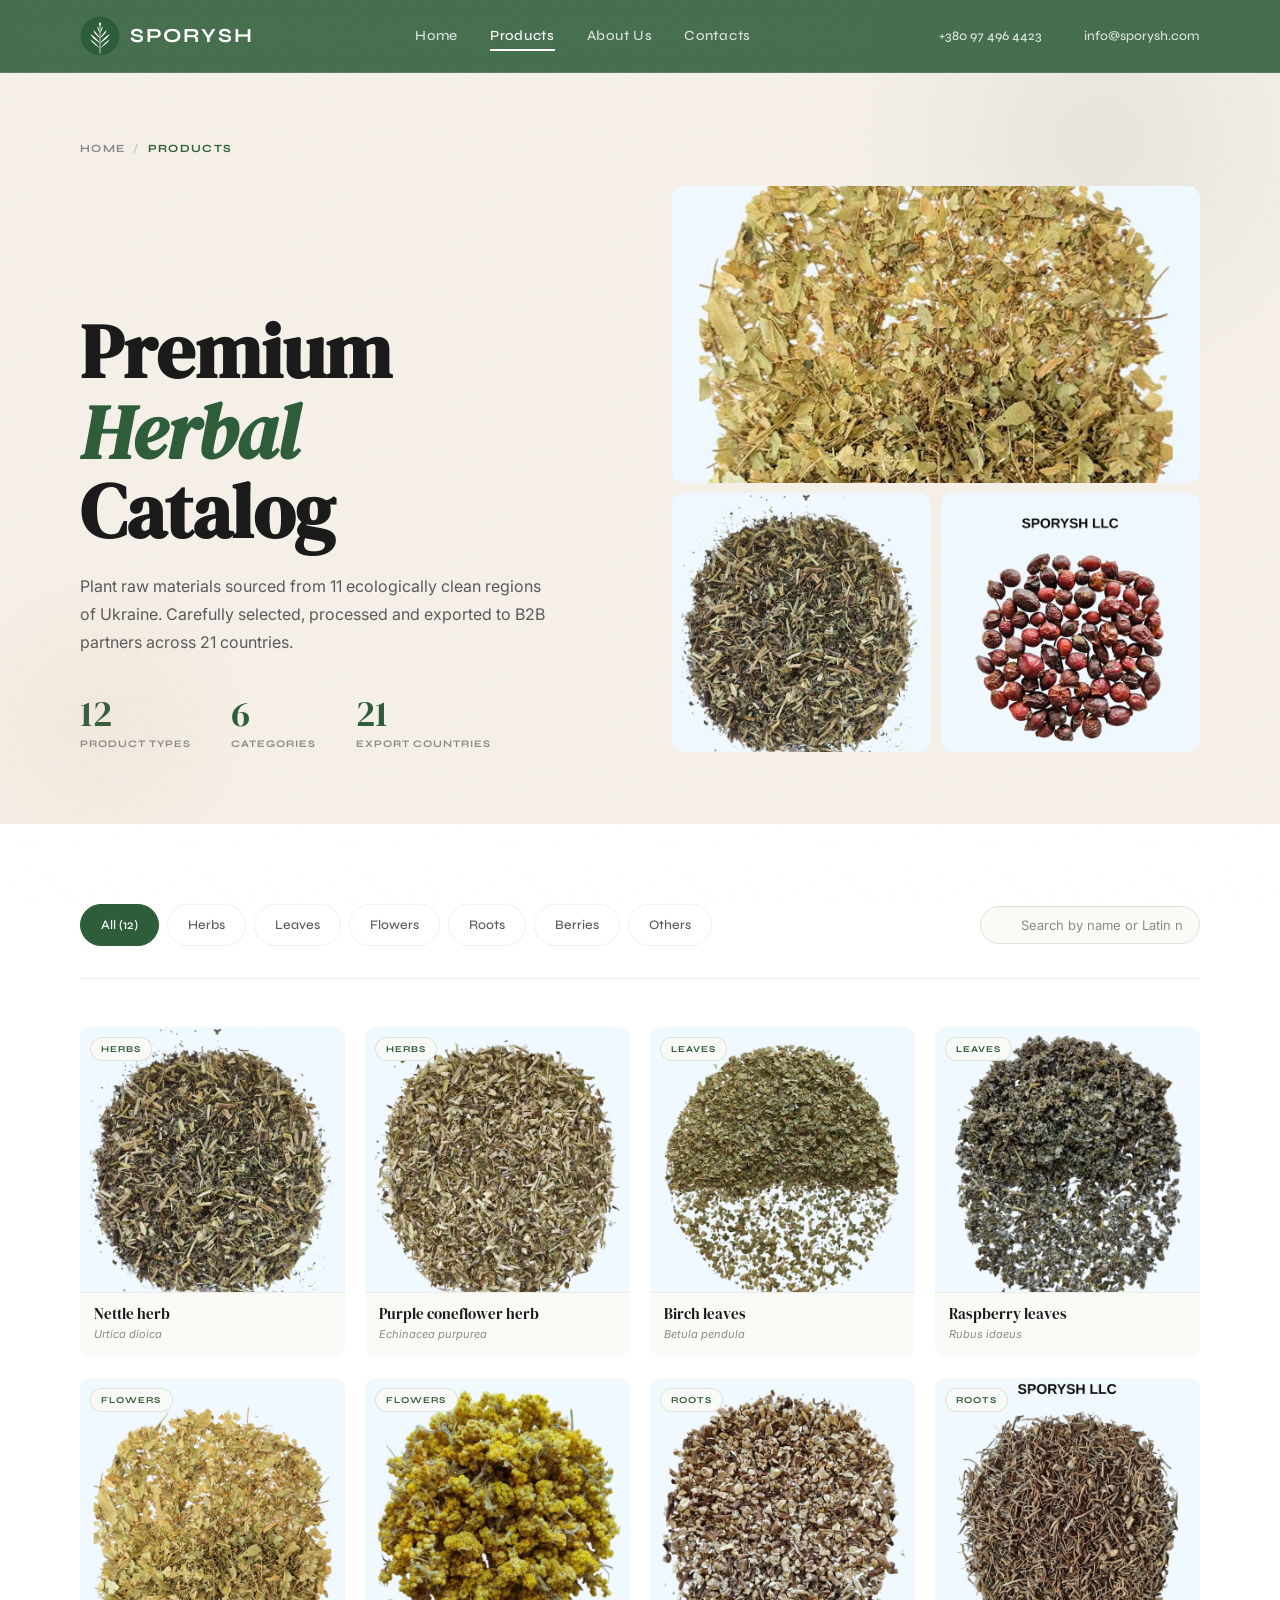
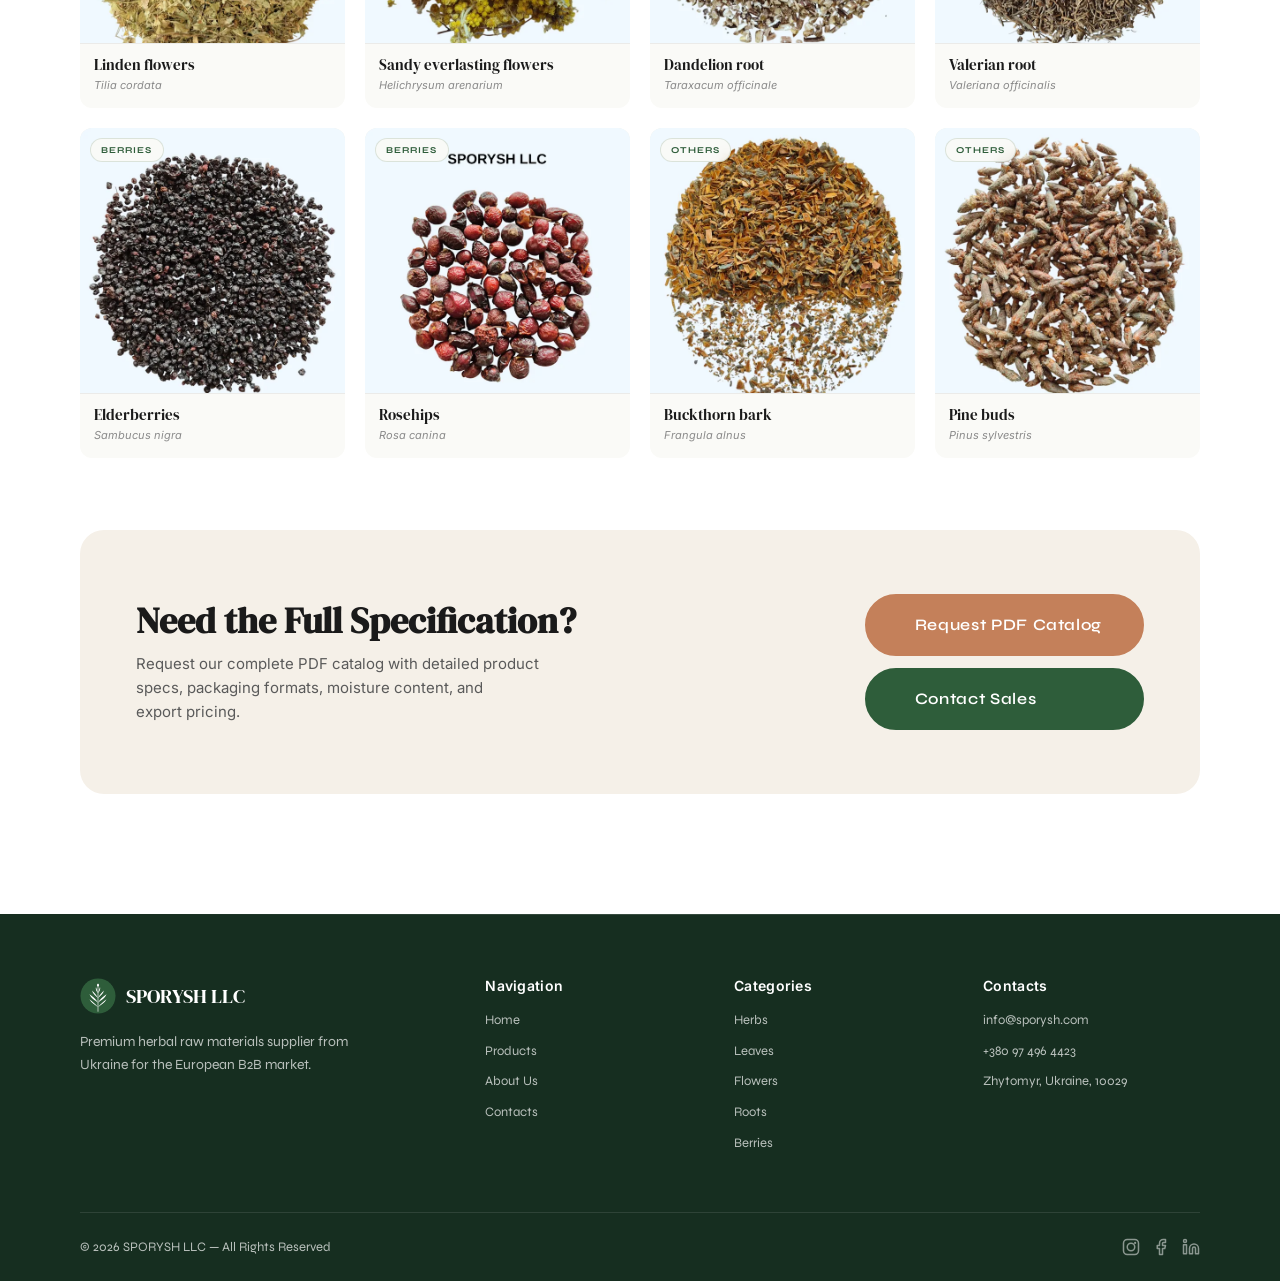
==== products.html @ 62b095bc "fix: host product images locally as WebP, fix nature URLs, add animations - Download all 12 product " ====
<!DOCTYPE html>
<html lang="en">
<head>
<meta charset="UTF-8">
<meta name="viewport" content="width=device-width, initial-scale=1.0">
<title>Products — SPORYSH Premium Herbal Raw Materials</title>
<meta name="description" content="Browse SPORYSH's full catalog of premium herbal raw materials — herbs, leaves, flowers, roots, berries and more. Sourced from Ukraine, exported worldwide.">

<meta property="og:title" content="Products — SPORYSH Premium Herbal Raw Materials">
<meta property="og:description" content="Premium plant raw materials from Ukraine. Herbs, leaves, flowers, roots, berries — for B2B partners worldwide.">
<meta property="og:type" content="website">

<link rel="preconnect" href="https://fonts.googleapis.com">
<link rel="preconnect" href="https://fonts.gstatic.com" crossorigin>
<link href="https://fonts.googleapis.com/css2?family=DM+Serif+Display:ital@0;1&family=Inter:wght@300;400;500;600;700&family=Syne:wght@400;500;600;700;800&display=swap" rel="stylesheet">
<script src="https://unpkg.com/lucide@0.344.0/dist/umd/lucide.min.js" defer></script>

<link rel="stylesheet" href="./style.css">
<style>
/* ============================================
   PRODUCTS PAGE
   ============================================ */

/* ---- Page Hero ---- */
.page-hero {
  padding: 140px 0 72px;
  background: var(--cream);
  position: relative;
  overflow: hidden;
}

.page-hero::before {
  content: '';
  position: absolute;
  top: -120px;
  right: -80px;
  width: 520px;
  height: 520px;
  background: radial-gradient(circle, rgba(46,93,58,0.07) 0%, transparent 68%);
  pointer-events: none;
}

.page-hero::after {
  content: '';
  position: absolute;
  bottom: -60px;
  left: -60px;
  width: 320px;
  height: 320px;
  background: radial-gradient(circle, rgba(196,128,90,0.07) 0%, transparent 68%);
  pointer-events: none;
}

.page-hero__breadcrumb {
  display: flex;
  align-items: center;
  gap: 8px;
  margin-bottom: 28px;
  font-family: 'Syne', sans-serif;
  font-size: 11px;
  font-weight: 700;
  letter-spacing: 0.12em;
  text-transform: uppercase;
  color: var(--text-light);
}

.page-hero__breadcrumb a {
  color: var(--text-light);
  transition: color 0.2s;
}

.page-hero__breadcrumb a:hover { color: var(--green-primary); }
.page-hero__breadcrumb .sep { opacity: 0.4; }
.page-hero__breadcrumb .current { color: var(--green-primary); }

.page-hero__inner {
  display: grid;
  grid-template-columns: 1fr 1fr;
  gap: 64px;
  align-items: end;
}

.page-hero h1 {
  font-size: clamp(44px, 6vw, 76px);
  line-height: 1.05;
  color: var(--charcoal);
  margin-bottom: 20px;
}

.page-hero h1 em {
  font-style: italic;
  color: var(--green-primary);
}

.page-hero__desc {
  font-family: 'Inter', sans-serif;
  font-size: 16px;
  line-height: 1.75;
  color: var(--text-muted);
  max-width: 480px;
  margin-bottom: 40px;
}

.page-hero__stats {
  display: flex;
  gap: 40px;
}

.page-hero__stat-num {
  display: block;
  font-family: 'DM Serif Display', serif;
  font-size: 36px;
  color: var(--green-primary);
  line-height: 1;
  margin-bottom: 4px;
}

.page-hero__stat-label {
  display: block;
  font-family: 'Syne', sans-serif;
  font-size: 10px;
  font-weight: 700;
  letter-spacing: 0.1em;
  text-transform: uppercase;
  color: var(--text-light);
}

.page-hero__visual {
  display: grid;
  grid-template-columns: 1fr 1fr;
  gap: 10px;
  padding-bottom: 0;
}

.page-hero__visual-img {
  border-radius: var(--radius-md);
  overflow: hidden;
  aspect-ratio: 1 / 1;
  background: var(--sage);
}

.page-hero__visual-img:first-child {
  grid-column: span 2;
  aspect-ratio: 16 / 9;
}

.page-hero__visual-img img {
  width: 100%;
  height: 100%;
  object-fit: cover;
}

@media (max-width: 900px) {
  .page-hero__inner { grid-template-columns: 1fr; gap: 40px; }
  .page-hero__visual { display: none; }
}

/* ---- Catalog Section ---- */
.catalog {
  padding: 80px 0 120px;
  background: #fff;
}

/* Controls bar */
.catalog__controls {
  display: flex;
  flex-wrap: wrap;
  gap: 16px;
  align-items: center;
  justify-content: space-between;
  margin-bottom: 48px;
  padding-bottom: 32px;
  border-bottom: 1px solid var(--border-light);
}

.catalog__filters {
  display: flex;
  flex-wrap: wrap;
  gap: 8px;
}

.catalog__search-wrap {
  position: relative;
  flex-shrink: 0;
}

.catalog__search-icon {
  position: absolute;
  left: 14px;
  top: 50%;
  transform: translateY(-50%);
  width: 15px;
  height: 15px;
  color: var(--text-light);
  pointer-events: none;
}

.catalog__search-input {
  padding: 10px 16px 10px 40px;
  border: 1.5px solid #e4e0d8;
  border-radius: 100px;
  font-family: 'Inter', sans-serif;
  font-size: 13px;
  width: 220px;
  outline: none;
  transition: border-color 0.2s, background 0.2s;
  background: var(--off-white);
  color: var(--charcoal);
}

.catalog__search-input::placeholder { color: var(--text-light); }
.catalog__search-input:focus {
  border-color: var(--green-primary);
  background: #fff;
}

@media (max-width: 640px) {
  .catalog__controls { flex-direction: column; align-items: stretch; }
  .catalog__search-input { width: 100%; }
}

/* Product Grid */
.catalog__grid {
  display: grid;
  grid-template-columns: repeat(4, 1fr);
  gap: 20px;
}

@media (max-width: 1100px) { .catalog__grid { grid-template-columns: repeat(3, 1fr); } }
@media (max-width: 700px) { .catalog__grid { grid-template-columns: repeat(2, 1fr); gap: 14px; } }

/* ---- Product Card ---- */
.cat-card {
  position: relative;
  border-radius: var(--radius-md);
  overflow: hidden;
  background: var(--off-white);
  transition: transform var(--transition), box-shadow var(--transition);
}

.cat-card:hover {
  transform: translateY(-6px);
  box-shadow: 0 24px 56px rgba(0,0,0,0.10);
}

.cat-card__img-wrap {
  position: relative;
  aspect-ratio: 1 / 1;
  overflow: hidden;
  background: var(--sage);
}

.cat-card__img {
  position: absolute;
  inset: 0;
  width: 100%;
  height: 100%;
  object-fit: cover;
}

.cat-card__img--product {
  opacity: 1;
  z-index: 1;
  transition: opacity 0.5s ease;
}

.cat-card__img--nature {
  opacity: 0;
  z-index: 2;
  transform: scale(1.06);
  transition: opacity 0.5s ease, transform 0.65s cubic-bezier(0.25,0.46,0.45,0.94);
}

.cat-card:hover .cat-card__img--product,
.cat-card.nature-visible .cat-card__img--product { opacity: 0; }

.cat-card:hover .cat-card__img--nature,
.cat-card.nature-visible .cat-card__img--nature {
  opacity: 1;
  transform: scale(1);
}

/* Category badge */
.cat-card__badge {
  position: absolute;
  top: 10px;
  left: 10px;
  z-index: 3;
  background: rgba(250,250,247,0.92);
  backdrop-filter: blur(6px);
  color: var(--green-primary);
  font-family: 'Syne', sans-serif;
  font-size: 9px;
  font-weight: 700;
  letter-spacing: 0.12em;
  text-transform: uppercase;
  padding: 4px 10px;
  border-radius: 100px;
  border: 1px solid rgba(46,93,58,0.15);
}

/* "In Nature" badge */
.cat-card__badge--nature {
  position: absolute;
  top: 10px;
  right: 10px;
  z-index: 5;
  background: rgba(46, 93, 58, 0.88);
  backdrop-filter: blur(6px);
  color: rgba(255,255,255,0.95);
  font-family: 'Syne', sans-serif;
  font-size: 9px;
  font-weight: 700;
  letter-spacing: 0.1em;
  text-transform: uppercase;
  padding: 4px 10px;
  border-radius: 100px;
  opacity: 0;
  transition: opacity 0.35s ease;
  pointer-events: none;
}

.cat-card:hover .cat-card__badge--nature,
.cat-card.nature-visible .cat-card__badge--nature { opacity: 1; }

/* Hover overlay */
.cat-card__overlay {
  position: absolute;
  inset: 0;
  background: linear-gradient(to top,
    rgba(22, 46, 32, 0.88) 0%,
    rgba(22, 46, 32, 0.25) 55%,
    transparent 100%
  );
  opacity: 0;
  transition: opacity 0.35s ease;
  z-index: 4;
  display: flex;
  align-items: flex-end;
  padding: 18px;
}

.cat-card:hover .cat-card__overlay { opacity: 1; }

.cat-card__overlay-inner {
  transform: translateY(6px);
  transition: transform 0.35s ease;
}

.cat-card:hover .cat-card__overlay-inner { transform: translateY(0); }

.cat-card__overlay-name {
  display: block;
  font-family: 'DM Serif Display', serif;
  font-size: 17px;
  color: #fff;
  line-height: 1.2;
  margin-bottom: 3px;
}

.cat-card__overlay-latin {
  display: block;
  font-family: 'Inter', sans-serif;
  font-size: 11px;
  font-style: italic;
  color: rgba(255,255,255,0.68);
}

/* Card info bar */
.cat-card__info {
  padding: 12px 14px 14px;
  border-top: 1px solid var(--border-light);
}

.cat-card__name {
  display: block;
  font-family: 'DM Serif Display', serif;
  font-size: 15px;
  color: var(--charcoal);
  line-height: 1.25;
  margin-bottom: 2px;
}

.cat-card__latin {
  display: block;
  font-family: 'Inter', sans-serif;
  font-size: 11px;
  font-style: italic;
  color: var(--text-light);
}

/* Empty state */
.catalog__empty {
  display: none;
  text-align: center;
  padding: 80px 20px;
  color: var(--text-light);
  font-family: 'Inter', sans-serif;
}

.catalog__empty svg {
  margin: 0 auto 16px;
  width: 40px;
  height: 40px;
  opacity: 0.35;
  display: block;
}

/* ---- Page Animations ---- */
@keyframes sp-fadeUp {
  from { opacity: 0; transform: translateY(30px); }
  to   { opacity: 1; transform: translateY(0); }
}
@keyframes sp-fadeIn {
  from { opacity: 0; }
  to   { opacity: 1; }
}
@keyframes sp-cardIn {
  from { opacity: 0; transform: translateY(22px) scale(0.97); }
  to   { opacity: 1; transform: translateY(0) scale(1); }
}
@keyframes sp-filterIn {
  from { opacity: 0; transform: translateY(14px); }
  to   { opacity: 1; transform: translateY(0); }
}

/* Hero entrance */
.page-hero__breadcrumb { animation: sp-fadeIn 0.5s ease both 0.05s; }
.page-hero h1          { animation: sp-fadeUp 0.75s cubic-bezier(0.22,1,0.36,1) both 0.12s; }
.page-hero__desc       { animation: sp-fadeUp 0.65s ease both 0.3s; }
.page-hero__stats      { animation: sp-fadeUp 0.6s  ease both 0.46s; }
.page-hero__visual-img:nth-child(1) { animation: sp-fadeUp 0.65s ease both 0.18s; }
.page-hero__visual-img:nth-child(2) { animation: sp-fadeUp 0.55s ease both 0.32s; }
.page-hero__visual-img:nth-child(3) { animation: sp-fadeUp 0.55s ease both 0.4s; }

/* Controls bar */
.catalog__controls { animation: sp-fadeIn 0.55s ease both 0.1s; }

/* Cards — stagger set via JS custom property */
.cat-card {
  animation: sp-cardIn 0.55s cubic-bezier(0.22,1,0.36,1) both;
  animation-delay: var(--card-delay, 0.5s);
}

/* Filter transition for shown cards */
.cat-card.sp-filter-in {
  animation: sp-filterIn 0.4s cubic-bezier(0.22,1,0.36,1) both;
  animation-delay: var(--filter-delay, 0s) !important;
}

/* CTA strip */
.catalog__cta { animation: sp-fadeUp 0.6s ease both; }

/* Filter buttons active pulse */
.filter-btn {
  transition: background 0.2s, color 0.2s, transform 0.15s, box-shadow 0.2s;
}
.filter-btn:active { transform: scale(0.94); }

/* ---- CTA Strip ---- */
.catalog__cta {
  margin-top: 72px;
  background: var(--cream);
  border-radius: var(--radius-xl);
  padding: 64px 56px;
  display: grid;
  grid-template-columns: 1fr auto;
  gap: 32px;
  align-items: center;
}

.catalog__cta-text h3 {
  font-size: clamp(24px, 3vw, 36px);
  color: var(--charcoal);
  margin-bottom: 10px;
}

.catalog__cta-text p {
  font-family: 'Inter', sans-serif;
  font-size: 15px;
  color: var(--text-muted);
  line-height: 1.6;
  max-width: 420px;
}

.catalog__cta-actions {
  display: flex;
  flex-direction: column;
  gap: 12px;
  flex-shrink: 0;
}

.btn--dark {
  background: var(--green-primary);
  color: white;
  border-color: var(--green-primary);
}
.btn--dark:hover {
  background: var(--green-dark);
  border-color: var(--green-dark);
}

@media (max-width: 768px) {
  .catalog__cta {
    grid-template-columns: 1fr;
    padding: 40px 28px;
    text-align: center;
  }
  .catalog__cta-text p { max-width: none; }
  .catalog__cta-actions { flex-direction: row; flex-wrap: wrap; justify-content: center; }
}
</style>
</head>
<body>

<div id="page-progress"></div>
<div id="cursor"></div>

<!-- ==================== HEADER ==================== -->
<header class="header" id="header">
  <div class="header__inner">
    <div class="header__left">
      <a href="./index.html" class="header__logo" aria-label="SPORYSH Home">
        <img src="./assets/logo.svg" alt="SPORYSH" class="header__logo-img">
        <span class="header__logo-text">SPORYSH</span>
      </a>
    </div>

    <nav class="header__nav" id="mainNav" aria-label="Main navigation">
      <a href="./index.html" class="nav-link">Home</a>
      <a href="./products.html" class="nav-link active">Products</a>
      <a href="./index.html#about" class="nav-link">About Us</a>
      <a href="./index.html#contacts" class="nav-link">Contacts</a>
    </nav>

    <div class="header__right">
      <div class="header__contacts">
        <a href="tel:+380974964423" class="header__contact-item">
          <i data-lucide="phone"></i>
          <span>+380 97 496 4423</span>
        </a>
        <a href="mailto:info@sporysh.com" class="header__contact-item">
          <i data-lucide="mail"></i>
          <span>info@sporysh.com</span>
        </a>
      </div>
      <button class="mobile-toggle" id="mobileToggle" aria-label="Open menu" aria-expanded="false">
        <i data-lucide="menu" class="icon-menu"></i>
        <i data-lucide="x" class="icon-close"></i>
      </button>
    </div>
  </div>

  <div class="mobile-nav" id="mobileNav">
    <a href="./index.html" class="mobile-nav__link">Home</a>
    <a href="./products.html" class="mobile-nav__link">Products</a>
    <a href="./index.html#about" class="mobile-nav__link">About Us</a>
    <a href="./index.html#contacts" class="mobile-nav__link">Contacts</a>
  </div>
</header>

<!-- ==================== PAGE HERO ==================== -->
<section class="page-hero">
  <div class="container">
    <div class="page-hero__breadcrumb">
      <a href="./index.html">Home</a>
      <span class="sep">/</span>
      <span class="current">Products</span>
    </div>
    <div class="page-hero__inner">
      <div>
        <h1>Premium<br><em>Herbal</em><br>Catalog</h1>
        <p class="page-hero__desc">Plant raw materials sourced from 11 ecologically clean regions of Ukraine. Carefully selected, processed and exported to B2B partners across 21 countries.</p>
        <div class="page-hero__stats">
          <div>
            <span class="page-hero__stat-num">12</span>
            <span class="page-hero__stat-label">Product Types</span>
          </div>
          <div>
            <span class="page-hero__stat-num">6</span>
            <span class="page-hero__stat-label">Categories</span>
          </div>
          <div>
            <span class="page-hero__stat-num">21</span>
            <span class="page-hero__stat-label">Export Countries</span>
          </div>
        </div>
      </div>

      <div class="page-hero__visual">
        <div class="page-hero__visual-img">
          <img src="./assets/products/linden-flowers.webp" alt="Linden flowers" loading="eager">
        </div>
        <div class="page-hero__visual-img">
          <img src="./assets/products/nettle-herb.webp" alt="Nettle herb" loading="eager">
        </div>
        <div class="page-hero__visual-img">
          <img src="./assets/products/rosehips.webp" alt="Rosehips" loading="eager">
        </div>
      </div>
    </div>
  </div>
</section>

<!-- ==================== CATALOG ==================== -->
<section class="catalog">
  <div class="container">

    <!-- Controls -->
    <div class="catalog__controls">
      <div class="catalog__filters" id="catalogFilters">
        <button class="filter-btn active" data-filter="all" onclick="filterCatalog('all')">All (12)</button>
        <button class="filter-btn" data-filter="herbs" onclick="filterCatalog('herbs')">Herbs</button>
        <button class="filter-btn" data-filter="leaves" onclick="filterCatalog('leaves')">Leaves</button>
        <button class="filter-btn" data-filter="flowers" onclick="filterCatalog('flowers')">Flowers</button>
        <button class="filter-btn" data-filter="roots" onclick="filterCatalog('roots')">Roots</button>
        <button class="filter-btn" data-filter="berries" onclick="filterCatalog('berries')">Berries</button>
        <button class="filter-btn" data-filter="others" onclick="filterCatalog('others')">Others</button>
      </div>
      <div class="catalog__search-wrap">
        <i data-lucide="search" class="catalog__search-icon"></i>
        <input
          type="text"
          class="catalog__search-input"
          id="catalogSearch"
          placeholder="Search by name or Latin name…"
          autocomplete="off"
          oninput="searchCatalog(this.value)"
        >
      </div>
    </div>

    <!-- Grid -->
    <div class="catalog__grid" id="catalogGrid">

      <!-- 1. Nettle herb -->
      <div class="cat-card" data-category="herbs" data-name="nettle herb urtica dioica кропива трава">
        <div class="cat-card__img-wrap">
          <img class="cat-card__img cat-card__img--product" src="./assets/products/nettle-herb.webp" alt="Nettle herb dried raw material" loading="eager" width="600" height="600">
          <img class="cat-card__img cat-card__img--nature" src="https://upload.wikimedia.org/wikipedia/commons/thumb/6/6f/Fen_nettle_%28Urtica_dioica_ssp._galeopsifolia%29_-_geograph.org.uk_-_5423125.jpg/330px-Fen_nettle_%28Urtica_dioica_ssp._galeopsifolia%29_-_geograph.org.uk_-_5423125.jpg" alt="Urtica dioica growing in nature" loading="lazy" width="600" height="600">
          <span class="cat-card__badge">Herbs</span>
          <span class="cat-card__badge--nature">In Nature</span>
          <div class="cat-card__overlay">
            <div class="cat-card__overlay-inner">
              <span class="cat-card__overlay-name">Nettle herb</span>
              <span class="cat-card__overlay-latin">Urtica dioica</span>
            </div>
          </div>
        </div>
        <div class="cat-card__info">
          <span class="cat-card__name">Nettle herb</span>
          <span class="cat-card__latin">Urtica dioica</span>
        </div>
      </div>

      <!-- 2. Purple coneflower herb -->
      <div class="cat-card" data-category="herbs" data-name="purple coneflower herb echinacea purpurea ехінацея трава">
        <div class="cat-card__img-wrap">
          <img class="cat-card__img cat-card__img--product" src="./assets/products/purple-coneflower.webp" alt="Echinacea purpurea herb dried" loading="eager" width="600" height="600">
          <img class="cat-card__img cat-card__img--nature" src="https://upload.wikimedia.org/wikipedia/commons/thumb/8/8e/Echinacea_purpurea_Grandview_Prairie.jpg/330px-Echinacea_purpurea_Grandview_Prairie.jpg" alt="Echinacea purpurea blooming in nature" loading="lazy" width="600" height="600">
          <span class="cat-card__badge">Herbs</span>
          <span class="cat-card__badge--nature">In Nature</span>
          <div class="cat-card__overlay">
            <div class="cat-card__overlay-inner">
              <span class="cat-card__overlay-name">Purple coneflower herb</span>
              <span class="cat-card__overlay-latin">Echinacea purpurea</span>
            </div>
          </div>
        </div>
        <div class="cat-card__info">
          <span class="cat-card__name">Purple coneflower herb</span>
          <span class="cat-card__latin">Echinacea purpurea</span>
        </div>
      </div>

      <!-- 3. Birch leaves -->
      <div class="cat-card" data-category="leaves" data-name="birch leaves betula pendula береза листя">
        <div class="cat-card__img-wrap">
          <img class="cat-card__img cat-card__img--product" src="./assets/products/birch-leaves.webp" alt="Birch leaves dried raw material" loading="eager" width="600" height="600">
          <img class="cat-card__img cat-card__img--nature" src="https://upload.wikimedia.org/wikipedia/commons/thumb/8/8a/Betula_pendula_Finland.jpg/330px-Betula_pendula_Finland.jpg" alt="Betula pendula birch tree in nature" loading="lazy" width="600" height="600">
          <span class="cat-card__badge">Leaves</span>
          <span class="cat-card__badge--nature">In Nature</span>
          <div class="cat-card__overlay">
            <div class="cat-card__overlay-inner">
              <span class="cat-card__overlay-name">Birch leaves</span>
              <span class="cat-card__overlay-latin">Betula pendula</span>
            </div>
          </div>
        </div>
        <div class="cat-card__info">
          <span class="cat-card__name">Birch leaves</span>
          <span class="cat-card__latin">Betula pendula</span>
        </div>
      </div>

      <!-- 4. Raspberry leaves -->
      <div class="cat-card" data-category="leaves" data-name="raspberry leaves rubus idaeus малина листя">
        <div class="cat-card__img-wrap">
          <img class="cat-card__img cat-card__img--product" src="./assets/products/raspberry-leaves.webp" alt="Raspberry leaves dried raw material" loading="eager" width="600" height="600">
          <img class="cat-card__img cat-card__img--nature" src="https://upload.wikimedia.org/wikipedia/commons/thumb/4/4b/Fert%C5%91di_k%C3%A1rmin_m%C3%A1lna.JPG/330px-Fert%C5%91di_k%C3%A1rmin_m%C3%A1lna.JPG" alt="Rubus idaeus raspberry plant in nature" loading="lazy" width="600" height="600">
          <span class="cat-card__badge">Leaves</span>
          <span class="cat-card__badge--nature">In Nature</span>
          <div class="cat-card__overlay">
            <div class="cat-card__overlay-inner">
              <span class="cat-card__overlay-name">Raspberry leaves</span>
              <span class="cat-card__overlay-latin">Rubus idaeus</span>
            </div>
          </div>
        </div>
        <div class="cat-card__info">
          <span class="cat-card__name">Raspberry leaves</span>
          <span class="cat-card__latin">Rubus idaeus</span>
        </div>
      </div>

      <!-- 5. Linden flowers -->
      <div class="cat-card" data-category="flowers" data-name="linden flowers tilia cordata липа цвіт">
        <div class="cat-card__img-wrap">
          <img class="cat-card__img cat-card__img--product" src="./assets/products/linden-flowers.webp" alt="Linden flowers dried raw material" loading="eager" width="600" height="600">
          <img class="cat-card__img cat-card__img--nature" src="https://upload.wikimedia.org/wikipedia/commons/thumb/5/52/Tilia-cordata2.JPG/330px-Tilia-cordata2.JPG" alt="Tilia cordata linden tree in bloom" loading="lazy" width="600" height="600">
          <span class="cat-card__badge">Flowers</span>
          <span class="cat-card__badge--nature">In Nature</span>
          <div class="cat-card__overlay">
            <div class="cat-card__overlay-inner">
              <span class="cat-card__overlay-name">Linden flowers</span>
              <span class="cat-card__overlay-latin">Tilia cordata</span>
            </div>
          </div>
        </div>
        <div class="cat-card__info">
          <span class="cat-card__name">Linden flowers</span>
          <span class="cat-card__latin">Tilia cordata</span>
        </div>
      </div>

      <!-- 6. Sandy everlasting flowers -->
      <div class="cat-card" data-category="flowers" data-name="sandy everlasting flowers helichrysum arenarium цмин пісковий квіти">
        <div class="cat-card__img-wrap">
          <img class="cat-card__img cat-card__img--product" src="./assets/products/sandy-everlasting.webp" alt="Helichrysum arenarium dried flowers" loading="eager" width="600" height="600">
          <img class="cat-card__img cat-card__img--nature" src="https://upload.wikimedia.org/wikipedia/commons/thumb/0/03/Helichrysum_arenarium.jpg/330px-Helichrysum_arenarium.jpg" alt="Helichrysum arenarium sandy everlasting in bloom" loading="lazy" width="600" height="600">
          <span class="cat-card__badge">Flowers</span>
          <span class="cat-card__badge--nature">In Nature</span>
          <div class="cat-card__overlay">
            <div class="cat-card__overlay-inner">
              <span class="cat-card__overlay-name">Sandy everlasting flowers</span>
              <span class="cat-card__overlay-latin">Helichrysum arenarium</span>
            </div>
          </div>
        </div>
        <div class="cat-card__info">
          <span class="cat-card__name">Sandy everlasting flowers</span>
          <span class="cat-card__latin">Helichrysum arenarium</span>
        </div>
      </div>

      <!-- 7. Dandelion root -->
      <div class="cat-card" data-category="roots" data-name="dandelion root taraxacum officinale кульбаба корінь">
        <div class="cat-card__img-wrap">
          <img class="cat-card__img cat-card__img--product" src="./assets/products/dandelion-root.webp" alt="Dandelion root dried raw material" loading="eager" width="600" height="600">
          <img class="cat-card__img cat-card__img--nature" src="https://upload.wikimedia.org/wikipedia/commons/thumb/b/b2/Taraxacum_officinale_-_K%C3%B6hler%E2%80%93s_Medizinal-Pflanzen-135.jpg/330px-Taraxacum_officinale_-_K%C3%B6hler%E2%80%93s_Medizinal-Pflanzen-135.jpg" alt="Taraxacum officinale botanical illustration" loading="lazy" width="600" height="600">
          <span class="cat-card__badge">Roots</span>
          <span class="cat-card__badge--nature">In Nature</span>
          <div class="cat-card__overlay">
            <div class="cat-card__overlay-inner">
              <span class="cat-card__overlay-name">Dandelion root</span>
              <span class="cat-card__overlay-latin">Taraxacum officinale</span>
            </div>
          </div>
        </div>
        <div class="cat-card__info">
          <span class="cat-card__name">Dandelion root</span>
          <span class="cat-card__latin">Taraxacum officinale</span>
        </div>
      </div>

      <!-- 8. Valerian root -->
      <div class="cat-card" data-category="roots" data-name="valerian root valeriana officinalis валеріана корінь">
        <div class="cat-card__img-wrap">
          <img class="cat-card__img cat-card__img--product" src="./assets/products/valerian-root.webp" alt="Valerian root dried raw material" loading="eager" width="600" height="600">
          <img class="cat-card__img cat-card__img--nature" src="https://upload.wikimedia.org/wikipedia/commons/thumb/a/af/Valeriana_officinalis_inflorescence_-_Niitv%C3%A4lja.jpg/330px-Valeriana_officinalis_inflorescence_-_Niitv%C3%A4lja.jpg" alt="Valeriana officinalis flowering in nature" loading="lazy" width="600" height="600">
          <span class="cat-card__badge">Roots</span>
          <span class="cat-card__badge--nature">In Nature</span>
          <div class="cat-card__overlay">
            <div class="cat-card__overlay-inner">
              <span class="cat-card__overlay-name">Valerian root</span>
              <span class="cat-card__overlay-latin">Valeriana officinalis</span>
            </div>
          </div>
        </div>
        <div class="cat-card__info">
          <span class="cat-card__name">Valerian root</span>
          <span class="cat-card__latin">Valeriana officinalis</span>
        </div>
      </div>

      <!-- 9. Elderberries -->
      <div class="cat-card" data-category="berries" data-name="elderberries sambucus nigra бузина плоди">
        <div class="cat-card__img-wrap">
          <img class="cat-card__img cat-card__img--product" src="./assets/products/elderberries.webp" alt="Elderberries dried fruits" loading="eager" width="600" height="600">
          <img class="cat-card__img cat-card__img--nature" src="https://upload.wikimedia.org/wikipedia/commons/thumb/6/61/Sambucus_nigra_004.jpg/330px-Sambucus_nigra_004.jpg" alt="Sambucus nigra elderberry clusters in nature" loading="lazy" width="600" height="600">
          <span class="cat-card__badge">Berries</span>
          <span class="cat-card__badge--nature">In Nature</span>
          <div class="cat-card__overlay">
            <div class="cat-card__overlay-inner">
              <span class="cat-card__overlay-name">Elderberries</span>
              <span class="cat-card__overlay-latin">Sambucus nigra</span>
            </div>
          </div>
        </div>
        <div class="cat-card__info">
          <span class="cat-card__name">Elderberries</span>
          <span class="cat-card__latin">Sambucus nigra</span>
        </div>
      </div>

      <!-- 10. Rosehips -->
      <div class="cat-card" data-category="berries" data-name="rosehips rosa canina шипшина плоди">
        <div class="cat-card__img-wrap">
          <img class="cat-card__img cat-card__img--product" src="./assets/products/rosehips.webp" alt="Rosehips dried fruits" loading="eager" width="600" height="600">
          <img class="cat-card__img cat-card__img--nature" src="https://upload.wikimedia.org/wikipedia/commons/thumb/3/32/Divlja_ruza_cvijet_270508.jpg/330px-Divlja_ruza_cvijet_270508.jpg" alt="Rosa canina wild rose blooming in nature" loading="lazy" width="600" height="600">
          <span class="cat-card__badge">Berries</span>
          <span class="cat-card__badge--nature">In Nature</span>
          <div class="cat-card__overlay">
            <div class="cat-card__overlay-inner">
              <span class="cat-card__overlay-name">Rosehips</span>
              <span class="cat-card__overlay-latin">Rosa canina</span>
            </div>
          </div>
        </div>
        <div class="cat-card__info">
          <span class="cat-card__name">Rosehips</span>
          <span class="cat-card__latin">Rosa canina</span>
        </div>
      </div>

      <!-- 11. Buckthorn bark -->
      <div class="cat-card" data-category="others" data-name="buckthorn bark frangula alnus крушина кора">
        <div class="cat-card__img-wrap">
          <img class="cat-card__img cat-card__img--product" src="./assets/products/buckthorn-bark.webp" alt="Buckthorn bark dried raw material" loading="eager" width="600" height="600">
          <img class="cat-card__img cat-card__img--nature" src="https://upload.wikimedia.org/wikipedia/commons/thumb/5/5c/Frangula-alnus-fruits.JPG/330px-Frangula-alnus-fruits.JPG" alt="Frangula alnus alder buckthorn with berries" loading="lazy" width="600" height="600">
          <span class="cat-card__badge">Others</span>
          <span class="cat-card__badge--nature">In Nature</span>
          <div class="cat-card__overlay">
            <div class="cat-card__overlay-inner">
              <span class="cat-card__overlay-name">Buckthorn bark</span>
              <span class="cat-card__overlay-latin">Frangula alnus</span>
            </div>
          </div>
        </div>
        <div class="cat-card__info">
          <span class="cat-card__name">Buckthorn bark</span>
          <span class="cat-card__latin">Frangula alnus</span>
        </div>
      </div>

      <!-- 12. Pine buds -->
      <div class="cat-card" data-category="others" data-name="pine buds pinus sylvestris сосна бруньки">
        <div class="cat-card__img-wrap">
          <img class="cat-card__img cat-card__img--product" src="./assets/products/pine-buds.webp" alt="Pine buds dried raw material" loading="eager" width="600" height="600">
          <img class="cat-card__img cat-card__img--nature" src="https://upload.wikimedia.org/wikipedia/commons/thumb/9/91/Skuleskogen_pine.jpg/330px-Skuleskogen_pine.jpg" alt="Pinus sylvestris scots pine in nature" loading="lazy" width="600" height="600">
          <span class="cat-card__badge">Others</span>
          <span class="cat-card__badge--nature">In Nature</span>
          <div class="cat-card__overlay">
            <div class="cat-card__overlay-inner">
              <span class="cat-card__overlay-name">Pine buds</span>
              <span class="cat-card__overlay-latin">Pinus sylvestris</span>
            </div>
          </div>
        </div>
        <div class="cat-card__info">
          <span class="cat-card__name">Pine buds</span>
          <span class="cat-card__latin">Pinus sylvestris</span>
        </div>
      </div>

    </div><!-- /catalog__grid -->

    <!-- Empty state -->
    <div class="catalog__empty" id="catalogEmpty">
      <i data-lucide="search-x"></i>
      <p>No products found matching your search.</p>
    </div>

    <!-- CTA -->
    <div class="catalog__cta">
      <div class="catalog__cta-text">
        <h3>Need the Full Specification?</h3>
        <p>Request our complete PDF catalog with detailed product specs, packaging formats, moisture content, and export pricing.</p>
      </div>
      <div class="catalog__cta-actions">
        <a href="./index.html#contacts" class="btn btn--primary btn--lg">
          <i data-lucide="file-text"></i>
          Request PDF Catalog
        </a>
        <a href="./index.html#contacts" class="btn btn--dark btn--lg">
          <i data-lucide="mail"></i>
          Contact Sales
        </a>
      </div>
    </div>

  </div>
</section>

<!-- ==================== FOOTER ==================== -->
<footer class="footer">
  <div class="container">
    <div class="footer__top">
      <div class="footer__brand">
        <a href="./index.html" class="footer__logo">
          <img src="./assets/logo.svg" alt="SPORYSH" class="footer__logo-img">
          <span>SPORYSH LLC</span>
        </a>
        <p class="footer__tagline">Premium herbal raw materials supplier from Ukraine for the European B2B market.</p>
      </div>
      <div class="footer__links">
        <div class="footer__col">
          <h4>Navigation</h4>
          <a href="./index.html">Home</a>
          <a href="./products.html">Products</a>
          <a href="./index.html#about">About Us</a>
          <a href="./index.html#contacts">Contacts</a>
        </div>
        <div class="footer__col">
          <h4>Categories</h4>
          <a href="./products.html?filter=herbs">Herbs</a>
          <a href="./products.html?filter=leaves">Leaves</a>
          <a href="./products.html?filter=flowers">Flowers</a>
          <a href="./products.html?filter=roots">Roots</a>
          <a href="./products.html?filter=berries">Berries</a>
        </div>
        <div class="footer__col">
          <h4>Contacts</h4>
          <a href="mailto:info@sporysh.com">info@sporysh.com</a>
          <a href="tel:+380974964423">+380 97 496 4423</a>
          <span>Zhytomyr, Ukraine, 10029</span>
        </div>
      </div>
    </div>
    <div class="footer__bottom">
      <span>&copy; 2026 SPORYSH LLC — All Rights Reserved</span>
      <div class="footer__social">
        <a href="https://www.instagram.com/sporysh_tm" target="_blank" rel="noopener noreferrer" aria-label="Instagram">
          <svg viewBox="0 0 24 24" width="18" height="18" fill="none" stroke="currentColor" stroke-width="2" stroke-linecap="round" stroke-linejoin="round"><rect x="2" y="2" width="20" height="20" rx="5"/><circle cx="12" cy="12" r="5"/><circle cx="17.5" cy="6.5" r="1.5" fill="currentColor" stroke="none"/></svg>
        </a>
        <a href="https://www.facebook.com/share/1MCBSfD9iV/" target="_blank" rel="noopener noreferrer" aria-label="Facebook">
          <svg viewBox="0 0 24 24" width="18" height="18" fill="none" stroke="currentColor" stroke-width="2" stroke-linecap="round" stroke-linejoin="round"><path d="M18 2h-3a5 5 0 0 0-5 5v3H7v4h3v8h4v-8h3l1-4h-4V7a1 1 0 0 1 1-1h3z"/></svg>
        </a>
        <a href="https://www.linkedin.com/company/sporysh" target="_blank" rel="noopener noreferrer" aria-label="LinkedIn">
          <svg viewBox="0 0 24 24" width="18" height="18" fill="none" stroke="currentColor" stroke-width="2" stroke-linecap="round" stroke-linejoin="round"><path d="M16 8a6 6 0 0 1 6 6v7h-4v-7a2 2 0 0 0-2-2 2 2 0 0 0-2 2v7h-4v-7a6 6 0 0 1 6-6z"/><rect x="2" y="9" width="4" height="12"/><circle cx="4" cy="4" r="2"/></svg>
        </a>
      </div>
    </div>
  </div>
</footer>

<button class="back-to-top" id="backToTop" aria-label="Back to top">
  <i data-lucide="arrow-up"></i>
</button>

<script>
// Header scroll
const header = document.getElementById('header');
window.addEventListener('scroll', () => {
  header.classList.toggle('header--scrolled', window.scrollY > 50);
}, { passive: true });

// Mobile menu
const mobileToggle = document.getElementById('mobileToggle');
const mobileNav = document.getElementById('mobileNav');
mobileToggle?.addEventListener('click', () => {
  const isOpen = mobileNav.classList.toggle('open');
  mobileToggle.setAttribute('aria-expanded', String(isOpen));
});
mobileNav?.querySelectorAll('a').forEach(a =>
  a.addEventListener('click', () => {
    mobileNav.classList.remove('open');
    mobileToggle.setAttribute('aria-expanded', 'false');
  })
);

// Back to top
const backToTop = document.getElementById('backToTop');
window.addEventListener('scroll', () => {
  backToTop?.classList.toggle('visible', window.scrollY > 600);
}, { passive: true });
backToTop?.addEventListener('click', () => window.scrollTo({ top: 0, behavior: 'smooth' }));

// Filter
function filterCatalog(category) {
  document.querySelectorAll('.filter-btn').forEach(b =>
    b.classList.toggle('active', b.dataset.filter === category)
  );
  _applyFilters();
}

// Search
function searchCatalog(value) {
  _applyFilters();
}

function _applyFilters() {
  const category = document.querySelector('.filter-btn.active')?.dataset.filter || 'all';
  const term = (document.getElementById('catalogSearch')?.value || '').toLowerCase().trim();
  const cards = document.querySelectorAll('.cat-card');
  let showIndex = 0;

  cards.forEach(card => {
    const catMatch = category === 'all' || card.dataset.category === category;
    const nameMatch = !term || card.dataset.name.includes(term);
    const show = catMatch && nameMatch;

    if (show) {
      card.style.display = '';
      card.classList.remove('sp-filter-in');
      card.style.setProperty('--filter-delay', `${showIndex * 0.045}s`);
      // Force reflow to restart animation
      void card.offsetWidth;
      card.classList.add('sp-filter-in');
      showIndex++;
    } else {
      card.style.display = 'none';
      card.classList.remove('sp-filter-in');
    }
  });

  const empty = document.getElementById('catalogEmpty');
  if (empty) empty.style.display = showIndex === 0 ? 'block' : 'none';
}

// Counter animation for hero stats
function animateStat(el, target, suffix) {
  const duration = 1400;
  const start = performance.now();
  function tick(now) {
    const t = Math.min((now - start) / duration, 1);
    const eased = 1 - Math.pow(1 - t, 3);
    el.textContent = Math.round(eased * target) + (suffix || '');
    if (t < 1) requestAnimationFrame(tick);
  }
  requestAnimationFrame(tick);
}

function initHeroStats() {
  const statsMap = { '12': '', '6': '', '21': '' };
  document.querySelectorAll('.page-hero__stat-num').forEach(el => {
    const val = parseInt(el.textContent);
    if (!isNaN(val)) {
      const obs = new IntersectionObserver(entries => {
        if (entries[0].isIntersecting) {
          animateStat(el, val);
          obs.disconnect();
        }
      }, { threshold: 0.5 });
      obs.observe(el);
    }
  });
}

// URL param filter (e.g. products.html?filter=herbs)
function applyUrlFilter() {
  const params = new URLSearchParams(window.location.search);
  const f = params.get('filter');
  if (f) filterCatalog(f);
}

// Mobile tap to reveal nature photo
function initMobileNatureTap() {
  if (!('ontouchstart' in window) && navigator.maxTouchPoints === 0) return;
  document.querySelectorAll('.cat-card').forEach(card => {
    card.addEventListener('click', e => {
      if (e.target.closest('a')) return;
      card.classList.toggle('nature-visible');
    });
  });
}

// Init
document.addEventListener('DOMContentLoaded', () => {
  // Stagger delays for initial card load
  document.querySelectorAll('.cat-card').forEach((card, i) => {
    card.style.setProperty('--card-delay', `${0.55 + i * 0.055}s`);
  });

  // CTA scroll-reveal
  const cta = document.querySelector('.catalog__cta');
  if (cta) {
    cta.style.opacity = '0';
    const ctaObs = new IntersectionObserver(([e]) => {
      if (e.isIntersecting) {
        cta.style.opacity = '';
        cta.style.animation = 'sp-fadeUp 0.65s cubic-bezier(0.22,1,0.36,1) both';
        ctaObs.disconnect();
      }
    }, { threshold: 0.15 });
    ctaObs.observe(cta);
  }

  initHeroStats();
  applyUrlFilter();
  initMobileNatureTap();
  if (typeof lucide !== 'undefined') lucide.createIcons();
});
window.addEventListener('load', () => {
  if (typeof lucide !== 'undefined') lucide.createIcons();
});
</script>
</body>
</html>
---- style.css ----
/* ============================================
   RESET & BASE
   ============================================ */
*, *::before, *::after { box-sizing: border-box; margin: 0; padding: 0; }

html {
  -webkit-font-smoothing: antialiased;
  -moz-osx-font-smoothing: grayscale;
  text-rendering: optimizeLegibility;
  scroll-behavior: smooth;
  scroll-padding-top: 80px;
}

body {
  min-height: 100dvh;
  line-height: 1.6;
  font-family: 'Syne', 'Inter', 'Helvetica Neue', sans-serif;
  font-size: 16px;
  color: #1A1A1A;
  background-color: #FAFAF7;
}

img, picture, video, canvas, svg { display: block; max-width: 100%; height: auto; }
button { cursor: pointer; background: none; border: none; font: inherit; color: inherit; }
a { text-decoration: none; color: inherit; }
ul { list-style: none; }

h1, h2, h3, h4, h5, h6 {
  font-family: 'DM Serif Display', Georgia, serif;
  line-height: 1.15;
  text-wrap: balance;
}

p, li, figcaption { text-wrap: pretty; max-width: 72ch; }

::selection {
  background: rgba(46, 93, 58, 0.2);
  color: #1A1A1A;
}

:focus-visible {
  outline: 2px solid #2E5D3A;
  outline-offset: 3px;
  border-radius: 4px;
}

@media (prefers-reduced-motion: reduce) {
  *, *::before, *::after {
    animation-duration: 0.01ms !important;
    animation-iteration-count: 1 !important;
    transition-duration: 0.01ms !important;
    scroll-behavior: auto !important;
  }
}

/* ============================================
   TOKENS
   ============================================ */
:root {
  --green-primary: #2E5D3A;
  --green-dark: #1B3C28;
  --green-footer: #162E20;
  --salmon: #C4805A;
  --salmon-hover: #b06e4a;
  --cream: #F5F0E8;
  --sage: #F0F4EC;
  --off-white: #FAFAF7;
  --charcoal: #1A1A1A;
  --text-muted: #5A5A5A;
  --text-light: #8A8A8A;
  --border-light: rgba(0,0,0,0.06);
  --radius-sm: 8px;
  --radius-md: 12px;
  --radius-lg: 16px;
  --radius-xl: 24px;
  --shadow-sm: 0 1px 3px rgba(0,0,0,0.04);
  --shadow-md: 0 4px 16px rgba(0,0,0,0.06);
  --shadow-lg: 0 8px 32px rgba(0,0,0,0.08);
  --transition: 0.3s cubic-bezier(0.4, 0, 0.2, 1);
}

/* ============================================
   CONTAINER
   ============================================ */
.container {
  width: 100%;
  max-width: 1200px;
  margin: 0 auto;
  padding: 0 clamp(20px, 5vw, 40px);
}

/* ============================================
   HEADER
   ============================================ */
.header {
  position: fixed;
  top: 0;
  left: 0;
  right: 0;
  z-index: 1000;
  background: rgba(46, 93, 58, 0.88);
  backdrop-filter: blur(20px) saturate(1.4);
  -webkit-backdrop-filter: blur(20px) saturate(1.4);
  border-bottom: 1px solid rgba(255, 255, 255, 0.1);
  transition: background var(--transition), box-shadow var(--transition);
  color: white;
}

.header--scrolled {
  background: rgba(46, 93, 58, 0.97);
  box-shadow: 0 2px 16px rgba(0,0,0,0.25);
}

.header__inner {
  display: grid;
  grid-template-columns: auto 1fr auto;
  align-items: center;
  gap: 40px;
  max-width: 1200px;
  margin: 0 auto;
  padding: 0 clamp(20px, 5vw, 40px);
  height: 72px;
}

/* LEFT: Logo + Language Switch */
.header__left {
  display: flex;
  align-items: center;
  gap: 16px;
  flex-shrink: 0;
}

.header__logo {
  display: flex;
  align-items: center;
  gap: 10px;
}

.header__logo-img {
  width: 40px;
  height: 40px;
  border-radius: 50%;
  object-fit: cover;
}

.header__logo-text {
  font-family: 'DM Serif Display', serif;
  font-size: 1.25rem;
  color: white;
  letter-spacing: 0.02em;
}

/* CENTER: Navigation */
.header__nav {
  display: flex;
  gap: 32px;
  justify-self: center;
}

.nav-link {
  font-size: 0.875rem;
  font-weight: 500;
  color: rgba(255, 255, 255, 0.8);
  letter-spacing: 0.02em;
  transition: color var(--transition);
  position: relative;
  white-space: nowrap;
}

.nav-link::after {
  content: '';
  position: absolute;
  bottom: -4px;
  left: 0;
  width: 0;
  height: 2px;
  background: white;
  transition: width var(--transition);
}

.nav-link:hover, .nav-link.active {
  color: white;
}

.nav-link.active::after, .nav-link:hover::after {
  width: 100%;
}

/* RIGHT: Contacts + Mobile Toggle */
.header__right {
  display: flex;
  align-items: center;
  gap: 24px;
  justify-self: end;
  flex-shrink: 0;
}

.header__contacts {
  display: flex;
  align-items: center;
  gap: 16px;
}

.header__contact-item {
  display: flex;
  align-items: center;
  gap: 8px;
  font-size: 0.8125rem;
  font-weight: 500;
  color: rgba(255, 255, 255, 0.8);
  transition: color var(--transition);
  white-space: nowrap;
}

.header__contact-item:hover {
  color: white;
}

.header__contact-item svg,
.header__contact-item i {
  width: 18px;
  height: 18px;
  flex-shrink: 0;
}

/* Language Switch */
.lang-switch {
  display: flex;
  align-items: center;
  gap: 4px;
  font-size: 0.8125rem;
  font-weight: 600;
  letter-spacing: 0.05em;
  padding: 6px 12px;
  border-radius: 20px;
  background: rgba(255, 255, 255, 0.15);
  transition: background var(--transition);
  cursor: pointer;
  white-space: nowrap;
}

.lang-switch:hover { background: rgba(255, 255, 255, 0.25); }
.lang-switch__active { color: white; }
.lang-switch__divider { color: rgba(255, 255, 255, 0.45); }
.lang-switch__inactive { color: rgba(255, 255, 255, 0.65); }

.mobile-toggle {
  display: none;
  width: 40px;
  height: 40px;
  align-items: center;
  justify-content: center;
}

.mobile-toggle .icon-close { display: none; }
.mobile-toggle[aria-expanded="true"] .icon-menu { display: none; }
.mobile-toggle[aria-expanded="true"] .icon-close { display: block; }

.mobile-nav {
  display: none;
  flex-direction: column;
  gap: 0;
  background: var(--off-white);
  border-top: 1px solid var(--border-light);
  padding: 16px clamp(20px, 5vw, 40px);
}

.mobile-nav.open { display: flex; }

.mobile-nav__link {
  padding: 14px 0;
  font-size: 1rem;
  font-weight: 500;
  color: var(--charcoal);
  border-bottom: 1px solid var(--border-light);
  transition: color var(--transition);
}

.mobile-nav__link:last-child { border-bottom: none; }
.mobile-nav__link:hover { color: var(--green-primary); }

@media (max-width: 900px) {
  .header__inner {
    grid-template-columns: auto 1fr auto;
    gap: 8px;
  }

  .header__nav { display: none; }

  .header__contacts { display: none; }

  .header__right { gap: 8px; }

  .mobile-toggle { display: flex; }
}

/* ============================================
   HERO
   ============================================ */
.hero {
  position: relative;
  min-height: 100vh;
  min-height: 100dvh;
  display: flex;
  align-items: center;
  justify-content: center;
  overflow: hidden;
  background: #162e20;
}

.hero__bg {
  position: absolute;
  top: 0;
  left: 0;
  right: 0;
  bottom: 0;
  overflow: hidden;
  z-index: 0;
}

.hero__video {
  position: absolute;
  top: 0;
  left: 0;
  right: 0;
  bottom: 0;
  width: 100%;
  height: 100%;
  object-fit: cover;
  display: block;
  z-index: 0;
}

.hero__overlay {
  position: absolute;
  top: 0;
  left: 0;
  right: 0;
  bottom: 0;
  background: linear-gradient(
    to bottom,
    rgba(22, 46, 32, 0.75) 0%,
    rgba(22, 46, 32, 0.6) 50%,
    rgba(22, 46, 32, 0.8) 100%
  );
  z-index: 1;
}

.hero__content {
  position: relative;
  z-index: 2;
  text-align: center;
  max-width: 800px;
  padding: 120px 24px 100px;
  color: white;
}

.hero__badge {
  display: inline-block;
  font-size: 0.75rem;
  font-weight: 600;
  letter-spacing: 0.15em;
  text-transform: uppercase;
  padding: 8px 20px;
  border: 1px solid rgba(255,255,255,0.25);
  border-radius: 30px;
  margin-bottom: 32px;
  opacity: 0;
  transform: translateY(20px);
  animation: fadeUp 0.8s 0.3s forwards;
}

.hero__title {
  font-size: clamp(2.5rem, 6vw, 4.5rem);
  font-weight: 400;
  margin-bottom: 24px;
  opacity: 0;
  transform: translateY(20px);
  animation: fadeUp 0.8s 0.5s forwards;
}

.hero__title-line { display: block; }

.hero__title-line--accent {
  color: var(--salmon);
}

.hero__subtitle {
  font-size: clamp(1rem, 1.5vw, 1.125rem);
  line-height: 1.7;
  max-width: 560px;
  margin: 0 auto 40px;
  opacity: 0.85;
  opacity: 0;
  transform: translateY(20px);
  animation: fadeUp 0.8s 0.7s forwards;
}

.hero__actions {
  display: flex;
  gap: 16px;
  justify-content: center;
  flex-wrap: wrap;
  opacity: 0;
  transform: translateY(20px);
  animation: fadeUp 0.8s 0.9s forwards;
}

@keyframes fadeUp {
  to { opacity: 1; transform: translateY(0); }
}

/* ============================================
   BUTTONS
   ============================================ */
.btn {
  display: inline-flex;
  align-items: center;
  gap: 8px;
  font-size: 0.875rem;
  font-weight: 600;
  letter-spacing: 0.02em;
  padding: 14px 32px;
  border-radius: 40px;
  transition: all var(--transition);
  border: 2px solid transparent;
}

.btn--primary {
  background: var(--salmon);
  color: white;
  border-color: var(--salmon);
}

.btn--primary:hover {
  background: var(--salmon-hover);
  border-color: var(--salmon-hover);
  transform: translateY(-2px);
  box-shadow: 0 6px 20px rgba(196, 128, 90, 0.35);
}

.btn--outline {
  background: transparent;
  color: white;
  border-color: rgba(255,255,255,0.4);
}

.btn--outline:hover {
  background: rgba(255,255,255,0.1);
  border-color: rgba(255,255,255,0.7);
}

.btn--lg {
  padding: 16px 40px;
  font-size: 1rem;
}

.btn--sm {
  padding: 10px 20px;
  font-size: 0.8125rem;
}

.btn--ghost {
  background: transparent;
  color: var(--text-muted);
  border: 1px solid var(--border-light);
}

.btn--ghost:hover {
  background: var(--sage);
}

/* ============================================
   SECTION SHARED
   ============================================ */
.section-header {
  text-align: center;
  margin-bottom: 56px;
}

.section-tag {
  display: inline-block;
  font-size: 0.75rem;
  font-weight: 600;
  letter-spacing: 0.12em;
  text-transform: uppercase;
  color: var(--salmon);
  margin-bottom: 12px;
}

.section-title {
  font-size: clamp(1.75rem, 4vw, 2.75rem);
  color: var(--charcoal);
  margin-bottom: 16px;
}

.section-desc {
  font-size: 1rem;
  color: var(--text-muted);
  max-width: 560px;
  margin: 0 auto;
  line-height: 1.7;
}

/* ============================================
   CATEGORIES
   ============================================ */
.categories {
  padding: clamp(80px, 10vw, 120px) 0;
  background: var(--off-white);
}

.categories__grid {
  display: grid;
  grid-template-columns: repeat(3, 1fr);
  gap: 20px;
}

.category-card {
  background: white;
  border: 1px solid var(--border-light);
  border-radius: var(--radius-lg);
  padding: 32px 24px;
  text-align: center;
  transition: all var(--transition);
  display: flex;
  flex-direction: column;
  align-items: center;
  gap: 12px;
}

.category-card:hover {
  border-color: var(--green-primary);
  transform: translateY(-4px);
  box-shadow: var(--shadow-md);
}

.category-card__icon {
  width: 56px;
  height: 56px;
  display: flex;
  align-items: center;
  justify-content: center;
  border-radius: 50%;
  background: var(--sage);
  color: var(--green-primary);
}

.category-card__icon svg { width: 24px; height: 24px; }

.category-card__title {
  font-size: 1.125rem;
  color: var(--charcoal);
}

.category-card__desc {
  font-size: 0.8125rem;
  color: var(--text-muted);
  line-height: 1.6;
}

.category-card--wide {
  grid-column: 2;
}

@media (max-width: 768px) {
  .categories__grid {
    grid-template-columns: repeat(2, 1fr);
  }
  .category-card--wide {
    grid-column: span 2;
  }
}

@media (max-width: 480px) {
  .categories__grid {
    grid-template-columns: 1fr;
  }
  .category-card--wide {
    grid-column: 1;
  }
}

/* ============================================
   PRODUCTS
   ============================================ */
.products {
  padding: clamp(80px, 10vw, 120px) 0;
  background: var(--cream);
}

.products__filters {
  display: flex;
  gap: 8px;
  justify-content: center;
  flex-wrap: wrap;
  margin-bottom: 24px;
}

.filter-btn {
  font-size: 0.8125rem;
  font-weight: 500;
  padding: 10px 20px;
  border-radius: 30px;
  background: white;
  color: var(--text-muted);
  border: 1px solid var(--border-light);
  transition: all var(--transition);
}

.filter-btn:hover {
  color: var(--green-primary);
  border-color: var(--green-primary);
}

.filter-btn.active {
  background: var(--green-primary);
  color: white;
  border-color: var(--green-primary);
}

.products__search {
  position: relative;
  max-width: 400px;
  margin: 0 auto 48px;
}

.products__search-icon {
  position: absolute;
  left: 16px;
  top: 50%;
  transform: translateY(-50%);
  color: var(--text-light);
  width: 18px;
  height: 18px;
}

.products__search-input {
  width: 100%;
  padding: 14px 16px 14px 44px;
  font-size: 0.875rem;
  border: 1px solid var(--border-light);
  border-radius: 40px;
  background: white;
  color: var(--charcoal);
  outline: none;
  transition: border-color var(--transition), box-shadow var(--transition);
  font-family: inherit;
}

.products__search-input:focus {
  border-color: var(--green-primary);
  box-shadow: 0 0 0 3px rgba(46, 93, 58, 0.1);
}

.products__grid {
  display: grid;
  grid-template-columns: repeat(auto-fill, minmax(260px, 1fr));
  gap: 24px;
}

/* Flip Card */
.product-card {
  perspective: 1000px;
  border-radius: var(--radius-lg);
  overflow: visible;
  transition: opacity 0.3s, transform 0.3s;
}

.product-card.hidden {
  display: none;
}

.product-card__flip {
  position: relative;
  width: 100%;
  padding-bottom: 100%;
  transition: transform 0.7s cubic-bezier(0.4, 0, 0.2, 1);
  transform-style: preserve-3d;
  border-radius: var(--radius-lg);
}

.product-card:hover .product-card__flip {
  transform: rotateY(180deg);
}

@media (hover: none) {
  .product-card.flipped .product-card__flip {
    transform: rotateY(180deg);
  }
  .product-card:hover .product-card__flip {
    transform: none;
  }
  .product-card.flipped:hover .product-card__flip {
    transform: rotateY(180deg);
  }
}

.product-card__front,
.product-card__back {
  position: absolute;
  inset: 0;
  backface-visibility: hidden;
  border-radius: var(--radius-lg);
  overflow: hidden;
}

.product-card__front img,
.product-card__back img {
  width: 100%;
  height: 100%;
  object-fit: cover;
}

.product-card__back {
  transform: rotateY(180deg);
}

.product-card__label {
  position: absolute;
  top: 12px;
  left: 12px;
}

.product-card__category {
  font-size: 0.6875rem;
  font-weight: 600;
  letter-spacing: 0.08em;
  text-transform: uppercase;
  padding: 5px 12px;
  background: rgba(255,255,255,0.92);
  border-radius: 20px;
  color: var(--green-primary);
}

.product-card__info {
  position: absolute;
  bottom: 0;
  left: 0;
  right: 0;
  padding: 24px 16px 16px;
  background: linear-gradient(to top, rgba(0,0,0,0.7), transparent);
  color: white;
}

.product-card__info h3 {
  font-size: 1rem;
  margin-bottom: 4px;
}

.product-card__latin {
  font-size: 0.8125rem;
  font-style: italic;
  opacity: 0.85;
}

.product-card__origin {
  font-size: 0.75rem;
  opacity: 0.7;
  margin-top: 4px;
}

.product-card__title-bar {
  padding: 14px 4px 4px;
  text-align: center;
}

.product-card__title-bar h3 {
  font-size: 1rem;
  color: var(--charcoal);
  margin-bottom: 2px;
}

.product-card__latin-small {
  font-size: 0.75rem;
  font-style: italic;
  color: var(--text-light);
}

.products__empty {
  text-align: center;
  padding: 48px 24px;
  color: var(--text-muted);
}

.products__empty svg { width: 48px; height: 48px; margin: 0 auto 16px; opacity: 0.4; }

.products__cta {
  text-align: center;
  margin-top: 48px;
}

/* ============================================
   CERTIFICATIONS
   ============================================ */
.certifications {
  padding: clamp(80px, 10vw, 120px) 0;
  background: var(--green-primary);
}

.certifications .section-tag {
  background: rgba(255,255,255,0.15);
  color: rgba(255,255,255,0.95);
  border-color: rgba(255,255,255,0.3);
}

.certifications .section-title {
  color: white;
}

.certifications .section-desc {
  color: rgba(255,255,255,0.8);
}

.certifications__grid {
  display: grid;
  grid-template-columns: repeat(3, 1fr);
  gap: 20px;
  max-width: 900px;
  margin: 0 auto;
}
.certifications__grid--3 {
  grid-template-columns: repeat(3, 1fr);
  max-width: 900px;
  margin: 0 auto;
}

.cert-card {
  background: var(--cream);
  border: 1px solid rgba(0,0,0,0.07);
  border-radius: var(--radius-lg);
  padding: 32px 20px;
  text-align: center;
  aspect-ratio: 1;
  display: flex;
  flex-direction: column;
  align-items: center;
  justify-content: center;
  min-width: 0;
  overflow: hidden;
  transition: all var(--transition);
}

.cert-card:hover {
  transform: translateY(-4px);
  box-shadow: var(--shadow-md);
}

.cert-card__badge {
  width: 140px;
  height: 140px;
  margin: 0 auto 20px;
}

.cert-card__badge svg { width: 100%; height: 100%; }

/* Organic Standard horizontal layout */
.cert-card--organic .cert-card__badge {
  width: auto;
  height: auto;
}

.cert-card__badge--organic {
  display: flex;
  align-items: center;
  gap: 16px;
  justify-content: center;
  padding: 12px 0 8px;
}

.cert-organic__icon {
  width: 80px;
  height: 96px;
  flex-shrink: 0;
}

.cert-organic__icon svg { width: 100%; height: 100%; }

.cert-organic__text {
  display: flex;
  flex-direction: column;
  font-family: 'Inter', sans-serif;
  font-size: 1.5rem;
  font-weight: 400;
  color: #4A5568;
  line-height: 1.2;
  text-align: left;
}

.cert-card__icon {
  width: 72px;
  height: 72px;
  margin: 0 auto 16px;
  color: var(--green-primary);
}

.cert-card__icon svg { width: 100%; height: 100%; }

.cert-card h3 {
  font-size: 1.125rem;
  color: var(--charcoal);
  margin-bottom: 4px;
}

.cert-card p {
  font-size: 0.8125rem;
  color: var(--text-muted);
}

/* Two-map grid */
.location__maps-grid {
  display: grid;
  grid-template-columns: repeat(2, 1fr);
  gap: 20px;
  margin-bottom: 24px;
}

.location__map-panel {
  border-radius: var(--radius-lg);
  overflow: hidden;
  border: 1px solid var(--border-light);
  background: #f0ede6;
}

.location__map-header {
  display: flex;
  align-items: center;
  gap: 10px;
  padding: 12px 16px;
  background: white;
  border-bottom: 1px solid var(--border-light);
}

.location__map-tag {
  font-size: 0.75rem;
  font-weight: 700;
  padding: 3px 8px;
  border-radius: 4px;
  letter-spacing: 0.03em;
}

.location__map-tag--import {
  background: rgba(232, 146, 74, 0.15);
  color: #C0632A;
}

.location__map-tag--export {
  background: rgba(46, 93, 58, 0.12);
  color: var(--green-primary);
}

.location__map-tag--ukraine {
  background: rgba(46, 93, 58, 0.12);
  color: var(--green-primary);
}

.location__ukraine-svg {
  width: 100%;
  height: auto;
  display: block;
}

.location__map-route {
  font-size: 0.875rem;
  font-weight: 600;
  color: var(--charcoal);
}

/* World map with SVG overlay */
.location__world-container {
  position: relative;
  width: 100%;
  line-height: 0;
}

.location__world-img {
  width: 100%;
  height: auto;
  display: block;
}

.location__map-overlay {
  position: absolute;
  top: 0;
  left: 0;
  width: 100%;
  height: 100%;
  pointer-events: none;
}

.location__address {
  display: flex;
  align-items: center;
  gap: 12px;
  padding: 16px 20px;
  background: white;
  border-radius: var(--radius-md);
  border: 1px solid var(--border-light);
  width: fit-content;
}

.location__address svg {
  width: 20px;
  height: 20px;
  color: var(--green-primary);
  flex-shrink: 0;
}

.location__address strong {
  display: block;
  font-size: 0.9375rem;
  color: var(--charcoal);
}

.location__address span {
  font-size: 0.8125rem;
  color: var(--text-muted);
}

@media (max-width: 500px) {
  .certifications__grid {
    grid-template-columns: 1fr;
    max-width: 360px;
  }
  .certifications__grid--3 {
    grid-template-columns: 1fr;
  }
}

/* ============================================
   ABOUT
   ============================================ */
.about {
  padding: clamp(80px, 10vw, 120px) 0;
  background: var(--sage);
}

.about__layout {
  display: grid;
  grid-template-columns: 1fr 1fr;
  gap: 64px;
  align-items: center;
}

.about__image img {
  width: 100%;
  border-radius: var(--radius-xl);
  object-fit: cover;
  aspect-ratio: 4/3;
}

.about__content .section-tag { display: block; text-align: left; }
.about__content .section-title { text-align: left; }

.about__content p {
  color: var(--text-muted);
  margin-bottom: 16px;
  line-height: 1.7;
}

.about__stats {
  display: flex;
  gap: 32px;
  margin-top: 32px;
  padding-top: 32px;
  border-top: 1px solid rgba(0,0,0,0.08);
}

.stat { text-align: center; }

.stat__number {
  font-family: 'DM Serif Display', serif;
  font-size: 2rem;
  color: var(--green-primary);
}

.stat__suffix {
  font-family: 'DM Serif Display', serif;
  font-size: 1.25rem;
  color: var(--green-primary);
}

.stat__label {
  display: block;
  font-size: 0.75rem;
  color: var(--text-muted);
  margin-top: 4px;
}

@media (max-width: 768px) {
  .about__layout {
    grid-template-columns: 1fr;
    gap: 40px;
  }
  .about__stats {
    justify-content: space-around;
  }
}

/* ============================================
   EXPORT-STORY (About Us)
   ============================================ */
.export-story {
  padding: clamp(64px, 9vw, 120px) 0;
  overflow: hidden;
}

.export-story::before {
  content: '';
  position: absolute;
  top: -100px;
  right: -100px;
  width: 400px;
  height: 400px;
  border-radius: 50%;
  background: radial-gradient(circle, rgba(46,93,58,0.06) 0%, transparent 70%);
  pointer-events: none;
}

.export-story__top {
  display: grid;
  grid-template-columns: 1fr 1fr;
  gap: clamp(32px, 5vw, 64px);
  align-items: start;
  margin-bottom: clamp(48px, 6vw, 80px);
}

.export-story__media {
  position: relative;
  display: flex;
  flex-direction: column;
  gap: 20px;
}

.export-story__media img {
  width: 100%;
  border-radius: var(--radius-xl);
  object-fit: cover;
  aspect-ratio: 4/3;
  box-shadow: var(--shadow-lg);
}

.export-story__media .about__stats {
  background: white;
  border-radius: var(--radius-lg);
  padding: 20px 24px;
  box-shadow: var(--shadow-md);
  border: 1px solid var(--border-light);
  margin-top: 0;
  padding-top: 20px;
  border-top: 1px solid var(--border-light);
  justify-content: space-around;
}

.export-story__info {
  display: flex;
  flex-direction: column;
}

.export-story__info .section-tag { display: block; text-align: left; margin-bottom: 8px; }
.export-story__info .section-title { text-align: left; margin-bottom: 16px; }

.export-story__info p {
  color: var(--text-muted);
  line-height: 1.75;
  margin-bottom: 12px;
  max-width: 56ch;
}

/* Export Destinations */
.export-destinations {
  display: flex;
  flex-direction: column;
  gap: 16px;
  margin-top: 20px;
  padding: 20px;
  background: white;
  border-radius: var(--radius-lg);
  border: 1px solid var(--border-light);
  box-shadow: var(--shadow-sm);
}

.export-destinations__group {
  display: flex;
  flex-direction: column;
  gap: 8px;
}

.export-destinations__label {
  font-family: 'Syne', sans-serif;
  font-size: 0.6875rem;
  font-weight: 700;
  color: var(--charcoal);
  letter-spacing: 0.1em;
  text-transform: uppercase;
  display: flex;
  align-items: center;
  gap: 6px;
  margin: 0;
}

.export-destinations__icon {
  font-size: 1em;
  line-height: 1;
}

.export-tags {
  display: flex;
  flex-wrap: wrap;
  gap: 5px;
}

.export-tags span {
  display: inline-block;
  padding: 3px 10px;
  background: var(--sage);
  border: 1px solid rgba(46,93,58,0.18);
  border-radius: 20px;
  font-size: 0.6875rem;
  color: var(--green-primary);
  font-weight: 500;
  letter-spacing: 0.03em;
  transition: background var(--transition), border-color var(--transition), transform var(--transition);
  cursor: default;
}

.export-tags span:hover {
  background: rgba(46,93,58,0.14);
  border-color: var(--green-primary);
  transform: translateY(-1px);
}

.export-tags--asia span {
  background: rgba(196,128,90,0.1);
  border-color: rgba(196,128,90,0.25);
  color: var(--salmon);
}

.export-tags--asia span:hover {
  background: rgba(196,128,90,0.2);
  border-color: var(--salmon);
}

/* Maps section header */
.export-story__maps-header {
  text-align: center;
  margin-bottom: 28px;
}

.export-story__maps-title {
  font-size: clamp(1.25rem, 3vw, 1.75rem);
  color: var(--charcoal);
  display: inline-block;
  position: relative;
}

.export-story__maps-title::after {
  content: '';
  display: block;
  width: 36px;
  height: 2px;
  background: var(--green-primary);
  margin: 10px auto 0;
  border-radius: 2px;
}

/* ============================================
   LOCATION
   ============================================ */
.location {
  padding: clamp(80px, 10vw, 120px) 0;
  background: var(--off-white);
}



.location__map {
  position: relative;
  background: white;
  border: 1px solid var(--border-light);
  border-radius: var(--radius-xl);
  padding: 40px;
  overflow: hidden;
}

.location__world-map {
  width: 100%;
  height: auto;
  max-height: 400px;
}

.location__label {
  display: flex;
  align-items: center;
  gap: 12px;
  background: white;
  padding: 16px 20px;
  border-radius: var(--radius-md);
  box-shadow: var(--shadow-md);
  position: absolute;
  bottom: 24px;
  left: 24px;
  color: var(--charcoal);
}

.location__label svg { width: 20px; height: 20px; color: var(--green-primary); flex-shrink: 0; }
.location__label strong { font-size: 0.9375rem; display: block; }
.location__label span { font-size: 0.8125rem; color: var(--text-muted); }

@media (max-width: 480px) {
  .location__map { padding: 20px; }
  .location__label {
    position: relative;
    bottom: auto;
    left: auto;
    margin-top: 16px;
  }
}

/* ============================================
   FAQ
   ============================================ */
.faq {
  padding: clamp(80px, 10vw, 120px) 0;
  background: var(--cream);
}

.faq__list {
  max-width: 720px;
  margin: 0 auto;
  display: flex;
  flex-direction: column;
  gap: 12px;
}

.faq__item {
  background: white;
  border: 1px solid var(--border-light);
  border-radius: var(--radius-md);
  overflow: hidden;
  transition: border-color var(--transition);
}

.faq__item[open] {
  border-color: var(--green-primary);
}

.faq__question {
  display: flex;
  align-items: center;
  justify-content: space-between;
  gap: 16px;
  padding: 20px 24px;
  cursor: pointer;
  font-weight: 500;
  font-size: 0.9375rem;
  color: var(--charcoal);
  list-style: none;
}

.faq__question::-webkit-details-marker { display: none; }

.faq__chevron {
  width: 18px;
  height: 18px;
  color: var(--text-light);
  flex-shrink: 0;
  transition: transform var(--transition);
}

.faq__item[open] .faq__chevron {
  transform: rotate(180deg);
  color: var(--green-primary);
}

.faq__answer {
  padding: 0 24px 20px;
  font-size: 0.875rem;
  color: var(--text-muted);
  line-height: 1.7;
}

/* ============================================
   CONTACTS
   ============================================ */
.contacts {
  padding: clamp(80px, 10vw, 120px) 0;
  background: var(--off-white);
}

.contacts__layout {
  display: grid;
  grid-template-columns: 1fr 1.2fr;
  gap: 48px;
  align-items: start;
}

.contact-block {
  margin-bottom: 32px;
}

.contact-block h3 {
  font-size: 1rem;
  color: var(--charcoal);
  margin-bottom: 16px;
  padding-bottom: 8px;
  border-bottom: 2px solid var(--green-primary);
  display: inline-block;
}

.contact-item {
  display: flex;
  align-items: flex-start;
  gap: 12px;
  margin-bottom: 12px;
  font-size: 0.9375rem;
  color: var(--text-muted);
}

.contact-item svg {
  width: 18px;
  height: 18px;
  color: var(--green-primary);
  flex-shrink: 0;
  margin-top: 3px;
}

.contact-item a {
  color: var(--charcoal);
  transition: color var(--transition);
}

.contact-item a:hover { color: var(--green-primary); }

.contacts__social {
  display: flex;
  gap: 12px;
}

.social-link {
  width: 44px;
  height: 44px;
  display: flex;
  align-items: center;
  justify-content: center;
  border-radius: 50%;
  background: var(--sage);
  color: var(--green-primary);
  transition: all var(--transition);
}

.social-link:hover {
  background: var(--green-primary);
  color: white;
  transform: translateY(-2px);
}

.social-link svg { width: 20px; height: 20px; }

.contacts__map {
  border-radius: var(--radius-xl);
  overflow: hidden;
  min-height: 420px;
}

.contacts__map iframe {
  display: block;
  width: 100%;
  height: 100%;
  min-height: 420px;
}

@media (max-width: 768px) {
  .contacts__layout {
    grid-template-columns: 1fr;
  }
  .contacts__map,
  .contacts__map iframe {
    min-height: 300px;
  }
}

/* ============================================
   FOOTER
   ============================================ */
.footer {
  background: var(--green-footer);
  color: rgba(255,255,255,0.7);
  padding: 64px 0 24px;
}

.footer__top {
  display: grid;
  grid-template-columns: 1fr 2fr;
  gap: 48px;
  margin-bottom: 48px;
}

.footer__logo {
  display: flex;
  align-items: center;
  gap: 10px;
  color: white;
  font-family: 'DM Serif Display', serif;
  font-size: 1.25rem;
  margin-bottom: 16px;
}

.footer__logo-img {
  width: 36px;
  height: 36px;
  border-radius: 50%;
  object-fit: cover;
}

.footer__tagline {
  font-size: 0.875rem;
  line-height: 1.7;
  max-width: 300px;
}

.footer__links {
  display: grid;
  grid-template-columns: repeat(3, 1fr);
  gap: 32px;
}

.footer__col h4 {
  font-size: 0.875rem;
  font-family: 'Inter', sans-serif;
  font-weight: 600;
  color: white;
  margin-bottom: 16px;
  letter-spacing: 0.02em;
}

.footer__col a,
.footer__col span {
  display: block;
  font-size: 0.8125rem;
  margin-bottom: 10px;
  transition: color var(--transition);
}

.footer__col a:hover { color: white; }

.footer__bottom {
  display: flex;
  align-items: center;
  justify-content: space-between;
  flex-wrap: wrap;
  gap: 16px;
  padding-top: 24px;
  border-top: 1px solid rgba(255,255,255,0.1);
  font-size: 0.8125rem;
}

.footer__social {
  display: flex;
  gap: 12px;
}

.footer__social a {
  color: rgba(255,255,255,0.5);
  transition: color var(--transition);
}

.footer__social a:hover { color: white; }

.footer__attribution {
  font-size: 0.75rem;
  opacity: 0.5;
  transition: opacity var(--transition);
}

.footer__attribution:hover { opacity: 0.8; }

@media (max-width: 768px) {
  .footer__top {
    grid-template-columns: 1fr;
    gap: 32px;
  }
  .footer__links {
    grid-template-columns: 1fr 1fr;
  }
  .footer__bottom {
    flex-direction: column;
    text-align: center;
  }
}

@media (max-width: 480px) {
  .footer__links {
    grid-template-columns: 1fr;
  }
}

/* ============================================
   BACK TO TOP
   ============================================ */
.back-to-top {
  position: fixed;
  bottom: 24px;
  right: 24px;
  width: 48px;
  height: 48px;
  display: flex;
  align-items: center;
  justify-content: center;
  background: var(--green-primary);
  color: white;
  border-radius: 50%;
  box-shadow: var(--shadow-md);
  z-index: 900;
  opacity: 0;
  pointer-events: none;
  transform: translateY(10px);
  transition: all var(--transition);
}

.back-to-top.visible {
  opacity: 1;
  pointer-events: auto;
  transform: translateY(0);
}

.back-to-top:hover {
  background: var(--green-dark);
  transform: translateY(-2px);
}

.back-to-top svg { width: 20px; height: 20px; }

/* ============================================
   COOKIE BANNER
   ============================================ */
.cookie-banner {
  position: fixed;
  bottom: 0;
  left: 0;
  right: 0;
  z-index: 2000;
  background: white;
  box-shadow: 0 -4px 24px rgba(0,0,0,0.1);
  transform: translateY(100%);
  transition: transform 0.5s cubic-bezier(0.4, 0, 0.2, 1);
}

.cookie-banner.show {
  transform: translateY(0);
}

.cookie-banner__inner {
  max-width: 1200px;
  margin: 0 auto;
  padding: 20px clamp(20px, 5vw, 40px);
  display: flex;
  align-items: center;
  justify-content: space-between;
  gap: 24px;
}

.cookie-banner__inner p {
  font-size: 0.8125rem;
  color: var(--text-muted);
}

.cookie-banner__inner a {
  color: var(--green-primary);
  text-decoration: underline;
}

.cookie-banner__actions {
  display: flex;
  gap: 8px;
  flex-shrink: 0;
}

@media (max-width: 600px) {
  .cookie-banner__inner {
    flex-direction: column;
    text-align: center;
  }
}

/* ============================================
   MOBILE ADAPTIVE (global)
   ============================================ */

/* Hero */
@media (max-width: 768px) {
  .hero__content {
    padding: 0 16px;
    text-align: center;
  }
  .hero__actions {
    justify-content: center;
  }
}

/* Products */
@media (max-width: 600px) {
  .products__grid {
    grid-template-columns: repeat(2, 1fr);
    gap: 12px;
  }
  .products__filters {
    gap: 6px;
  }
  .filter-btn {
    padding: 8px 14px;
    font-size: 0.75rem;
  }
}
@media (max-width: 400px) {
  .products__grid {
    grid-template-columns: 1fr;
  }
}

/* About */
@media (max-width: 768px) {
  .about__layout {
    gap: 32px;
  }
  .about__stats {
    gap: 16px;
  }
}

/* Export-Story (About Us) — mobile */
@media (max-width: 900px) {
  .export-story__top {
    grid-template-columns: 1fr;
    gap: 32px;
  }

  .location__maps-grid {
    grid-template-columns: repeat(2, 1fr);
  }
}

@media (max-width: 600px) {
  .export-story__top {
    gap: 24px;
  }

  .export-story__media .about__stats {
    gap: 12px;
    padding: 16px;
  }

  .export-destinations {
    padding: 14px 16px;
    gap: 12px;
  }

  .location__maps-grid {
    grid-template-columns: 1fr;
  }

  .location__address {
    width: 100%;
    box-sizing: border-box;
  }
}

@media (max-width: 400px) {
  .export-story__media .about__stats {
    flex-wrap: wrap;
    justify-content: center;
    gap: 16px 24px;
  }

  .stat {
    min-width: 80px;
  }
}

/* Certifications */
@media (max-width: 768px) {
  .cert-card {
    padding: 20px 12px;
  }
  .cert-card__badge {
    width: 80px;
    height: 80px;
    margin-bottom: 12px;
  }
  .cert-card h3 {
    font-size: 0.9375rem;
  }
  .cert-card p {
    font-size: 0.75rem;
  }
  .cert-card__badge--organic {
    flex-direction: column;
    gap: 6px;
    padding: 4px 0;
  }
  .cert-organic__icon {
    width: 52px;
    height: 62px;
  }
  .cert-organic__text {
    font-size: 1rem;
    text-align: center;
  }
}

@media (max-width: 500px) {
  .certifications__grid {
    grid-template-columns: 1fr;
    max-width: 320px;
  }
  .cert-card {
    padding: 24px 20px;
  }
  .cert-card__badge {
    width: 100px;
    height: 100px;
    margin-bottom: 16px;
  }
  .cert-card h3 {
    font-size: 1.125rem;
  }
  .cert-card p {
    font-size: 0.8125rem;
  }
  .cert-organic__icon {
    width: 64px;
    height: 76px;
  }
  .cert-organic__text {
    font-size: 1.125rem;
  }
}

/* Footer */
@media (max-width: 480px) {
  .footer__top {
    gap: 24px;
  }
  .footer__bottom {
    flex-direction: column;
    gap: 8px;
    text-align: center;
  }
}

/* Section headers */
@media (max-width: 600px) {
  .section-title {
    font-size: clamp(1.5rem, 6vw, 2rem);
  }
  .section-desc {
    font-size: 0.875rem;
  }
}

/* ============================================
   UKRAINIAN CYRILLIC TYPOGRAPHY
   ============================================ */
[lang="ua"] body,
[lang="ua"] p,
[lang="ua"] span,
[lang="ua"] a,
[lang="ua"] button,
[lang="ua"] input,
[lang="ua"] .nav-link,
[lang="ua"] .mobile-nav__link,
[lang="ua"] .btn,
[lang="ua"] .section-tag,
[lang="ua"] .section-desc,
[lang="ua"] .hero__subtitle,
[lang="ua"] .header__contact-item span {
  font-family: 'Raleway', 'Helvetica Neue', sans-serif;
}

[lang="ua"] h1,
[lang="ua"] h2,
[lang="ua"] h3,
[lang="ua"] h4,
[lang="ua"] .hero__title,
[lang="ua"] .hero__title-line,
[lang="ua"] .section-title {
  font-family: 'Playfair Display', Georgia, serif;
}

/* ============================================
   SCROLL REVEAL
   ============================================ */
.reveal {
  opacity: 0;
  transform: translateY(28px);
  transition: opacity 0.65s cubic-bezier(0.16, 1, 0.3, 1),
              transform 0.65s cubic-bezier(0.16, 1, 0.3, 1);
}

.reveal.visible {
  opacity: 1;
  transform: translateY(0);
}

/* ============================================
   DESIGN SYSTEM ENHANCEMENTS
   Corporate Minimalism + Animated Backgrounds
   ============================================ */

/* Page progress bar */
#page-progress {
  position: fixed;
  top: 0;
  left: 0;
  width: 0%;
  height: 2px;
  background: linear-gradient(90deg, var(--green-primary), #5a9e6a, var(--salmon));
  z-index: 2000;
  transition: width 0.1s linear;
}

/* Grain overlay on body */
body::after {
  content: '';
  position: fixed;
  inset: 0;
  pointer-events: none;
  z-index: 9999;
  opacity: 0.018;
  background-image: url("data:image/svg+xml,%3Csvg viewBox='0 0 256 256' xmlns='http://www.w3.org/2000/svg'%3E%3Cfilter id='noise'%3E%3CfeTurbulence type='fractalNoise' baseFrequency='0.9' numOctaves='4' stitchTiles='stitch'/%3E%3C/filter%3E%3Crect width='100%25' height='100%25' filter='url(%23noise)'/%3E%3C/svg%3E");
  background-size: 160px 160px;
}

/* ---- Section backgrounds ---- */

/* Off-white sections: subtle dot grid */
.categories,
.contacts {
  position: relative;
  background-color: var(--off-white);
  background-image: radial-gradient(circle, rgba(46,93,58,0.07) 1px, transparent 1px);
  background-size: 28px 28px;
}

/* Cream/product sections: diagonal lines */
.products {
  position: relative;
  background-color: var(--cream);
  background-image: repeating-linear-gradient(
    -45deg,
    transparent,
    transparent 18px,
    rgba(46,93,58,0.03) 18px,
    rgba(46,93,58,0.03) 19px
  );
}

/* Sage sections: subtle mesh */
.about,
.export-story,
.location {
  position: relative;
  background-color: var(--sage);
  background-image:
    linear-gradient(rgba(46,93,58,0.04) 1px, transparent 1px),
    linear-gradient(90deg, rgba(46,93,58,0.04) 1px, transparent 1px);
  background-size: 40px 40px;
}

/* Certifications: green bg keeps as-is, add subtle radial */
.certifications {
  background-color: var(--green-primary);
  background-image: radial-gradient(circle at 20% 50%, rgba(255,255,255,0.04) 0%, transparent 50%),
                    radial-gradient(circle at 80% 20%, rgba(255,255,255,0.06) 0%, transparent 40%);
}

/* ---- Animated geometric accent shapes ---- */
.categories::before {
  content: '';
  position: absolute;
  top: -80px;
  right: -80px;
  width: 320px;
  height: 320px;
  border-radius: 50%;
  background: radial-gradient(circle, rgba(46,93,58,0.06) 0%, transparent 70%);
  pointer-events: none;
}

.products::before {
  content: '';
  position: absolute;
  bottom: -60px;
  left: -60px;
  width: 360px;
  height: 360px;
  border-radius: 50%;
  background: radial-gradient(circle, rgba(196,128,90,0.07) 0%, transparent 70%);
  pointer-events: none;
}

.contacts::before {
  content: '';
  position: absolute;
  top: 0; right: 0;
  width: 260px;
  height: 260px;
  background: radial-gradient(circle at top right, rgba(46,93,58,0.05) 0%, transparent 70%);
  pointer-events: none;
}

/* ---- Hero floating badge animation ---- */
@keyframes floatBadge {
  0%, 100% { transform: translateY(0px); }
  50%       { transform: translateY(-5px); }
}

.hero__badge {
  animation: fadeUp 0.8s 0.3s forwards, floatBadge 4s 1.2s ease-in-out infinite;
}

/* ---- Section title accent line ---- */
.section-header .section-title {
  position: relative;
  display: inline-block;
}

.section-header .section-title::after {
  content: '';
  display: block;
  width: 40px;
  height: 2px;
  background: var(--green-primary);
  margin: 14px auto 0;
  border-radius: 2px;
  transform: scaleX(0);
  transition: transform 0.5s cubic-bezier(0.16,1,0.3,1) 0.2s;
  transform-origin: center;
}

.section-header.visible .section-title::after,
.section-header .section-title.visible::after {
  transform: scaleX(1);
}

/* trigger via .reveal.visible parent */
.reveal.visible .section-title::after,
.section-header.reveal.visible .section-title::after {
  transform: scaleX(1);
}

/* ---- Number counters: bold Syne ---- */
.stat__number, .stat__suffix {
  font-family: 'Syne', 'DM Serif Display', serif;
  font-weight: 700;
}

/* ---- Category card: left border accent on hover ---- */
.category-card {
  position: relative;
  overflow: hidden;
}

.category-card::before {
  content: '';
  position: absolute;
  left: 0; top: 20%; bottom: 20%;
  width: 3px;
  background: var(--green-primary);
  border-radius: 0 2px 2px 0;
  transform: scaleY(0);
  transform-origin: center;
  transition: transform 0.3s cubic-bezier(0.16,1,0.3,1);
}

.category-card:hover::before {
  transform: scaleY(1);
}

/* ---- Product card: shimmer on hover ---- */
.product-card__front::after {
  content: '';
  position: absolute;
  inset: 0;
  background: linear-gradient(
    105deg,
    transparent 40%,
    rgba(255,255,255,0.12) 50%,
    transparent 60%
  );
  background-size: 200% 100%;
  background-position: -200% 0;
  transition: background-position 0.6s ease;
  pointer-events: none;
}

.product-card:hover .product-card__front::after {
  background-position: 200% 0;
}

/* ---- Filter buttons: animated underline style ---- */
.filter-btn {
  position: relative;
  overflow: hidden;
}

.filter-btn::after {
  content: '';
  position: absolute;
  bottom: 0; left: 50%;
  width: 0; height: 2px;
  background: var(--green-primary);
  transition: width 0.3s ease, left 0.3s ease;
  border-radius: 1px;
}

.filter-btn:hover::after {
  width: 60%;
  left: 20%;
}

.filter-btn.active::after {
  display: none;
}

/* ---- Cert cards: scale icon on hover ---- */
.cert-card__badge {
  transition: transform 0.4s cubic-bezier(0.34,1.56,0.64,1);
}

.cert-card:hover .cert-card__badge {
  transform: scale(1.06);
}

/* ---- Section dividers: angled clip ---- */
.hero {
  clip-path: polygon(0 0, 100% 0, 100% 96%, 50% 100%, 0 96%);
  margin-bottom: -4%;
}

/* ---- Map panels: slide in from bottom ---- */
.location__map-panel,
.location__maps-grid .location__map-panel {
  transition: transform 0.5s cubic-bezier(0.16,1,0.3,1),
              box-shadow var(--transition),
              border-color var(--transition);
}

.location__map-panel:hover {
  transform: translateY(-6px);
  box-shadow: 0 12px 40px rgba(0,0,0,0.1);
  border-color: rgba(46,93,58,0.25);
}

/* ---- Staggered reveal for grids ---- */
.certifications__grid .cert-card:nth-child(1)  { transition-delay: 0.00s; }
.certifications__grid .cert-card:nth-child(2)  { transition-delay: 0.08s; }
.certifications__grid .cert-card:nth-child(3)  { transition-delay: 0.16s; }
.certifications__grid .cert-card:nth-child(4)  { transition-delay: 0.24s; }

.categories__grid .category-card:nth-child(1)  { transition-delay: 0.00s; }
.categories__grid .category-card:nth-child(2)  { transition-delay: 0.07s; }
.categories__grid .category-card:nth-child(3)  { transition-delay: 0.14s; }
.categories__grid .category-card:nth-child(4)  { transition-delay: 0.21s; }
.categories__grid .category-card:nth-child(5)  { transition-delay: 0.28s; }
.categories__grid .category-card:nth-child(6)  { transition-delay: 0.35s; }

.location__maps-grid .location__map-panel:nth-child(1) { transition-delay: 0.00s; }
.location__maps-grid .location__map-panel:nth-child(2) { transition-delay: 0.12s; }
.location__maps-grid .location__map-panel:nth-child(3) { transition-delay: 0.24s; }

/* ---- Nav link: sharper letter-spacing with Syne ---- */
.nav-link {
  font-family: 'Syne', sans-serif;
  letter-spacing: 0.05em;
  font-weight: 500;
}

/* ---- Section tag: small caps feel ---- */
.section-tag {
  font-family: 'Syne', sans-serif;
  font-weight: 600;
  letter-spacing: 0.14em;
}

/* ---- Buttons: Syne ---- */
.btn {
  font-family: 'Syne', sans-serif;
  letter-spacing: 0.04em;
}

/* ---- Header logo text ---- */
.header__logo-text {
  font-family: 'Syne', sans-serif;
  font-weight: 700;
  letter-spacing: 0.08em;
}

/* ---- Contact block headings ---- */
.contact-block h3 {
  font-family: 'Syne', sans-serif;
  font-size: 0.75rem;
  font-weight: 700;
  letter-spacing: 0.12em;
  text-transform: uppercase;
}

/* ---- Smooth section entrance via clip ---- */
@keyframes sectionReveal {
  from { clip-path: inset(0 0 100% 0); }
  to   { clip-path: inset(0 0 0% 0); }
}

/* ---- Footer: subtle top border glow ---- */
.footer {
  position: relative;
}
.footer::before {
  content: '';
  position: absolute;
  top: 0; left: 10%; right: 10%;
  height: 1px;
  background: linear-gradient(90deg, transparent, rgba(255,255,255,0.15), transparent);
}

/* ---- Back to top: animate arrow ---- */
@keyframes bounceUp {
  0%, 100% { transform: translateY(0); }
  50%       { transform: translateY(-3px); }
}

.back-to-top.visible {
  animation: bounceUp 2s ease-in-out infinite;
}

/* Cursor: standard browser cursor everywhere */

/* ============================================
   MAP OVERLAY — ANIMATED DASHED LINES
   ============================================ */
@keyframes map-march {
  to { stroke-dashoffset: -3; }
}

@keyframes map-march-path {
  to { stroke-dashoffset: -4; }
}

/* Fallback (no JS): marching dots immediately */
.location__map-overlay line {
  stroke-dasharray: 1.5 1.5;
  animation: map-march 1.8s linear infinite;
}

.location__map-overlay path {
  stroke-dasharray: 2 2;
  animation: map-march-path 2.5s linear infinite;
}

/* JS-ready: lines are hidden until draw-in triggered */
.location__map-overlay.js-ready line,
.location__map-overlay.js-ready path {
  animation: none;
}

/* ============================================
   MANAGER CARDS
   ============================================ */
.managers-grid {
  display: grid;
  grid-template-columns: repeat(4, 1fr);
  gap: 20px;
  margin-top: 48px;
}

.manager-card {
  background: var(--sage);
  border: 1px solid rgba(46, 93, 58, 0.12);
  border-radius: var(--radius-lg);
  padding: 28px 24px;
  display: flex;
  flex-direction: column;
  align-items: center;
  text-align: center;
  gap: 12px;
  transition: transform var(--transition), box-shadow var(--transition), border-color var(--transition);
}

.manager-card:hover {
  transform: translateY(-4px);
  box-shadow: 0 12px 32px rgba(46, 93, 58, 0.12);
  border-color: rgba(46, 93, 58, 0.28);
}

.manager-card--head {
  background: var(--green-primary);
  border-color: transparent;
  color: white;
}

.manager-card--head:hover {
  box-shadow: 0 12px 32px rgba(46, 93, 58, 0.3);
  border-color: transparent;
}

.manager-card__role-badge {
  font-family: 'Syne', sans-serif;
  font-size: 0.65rem;
  font-weight: 700;
  letter-spacing: 0.14em;
  text-transform: uppercase;
  color: var(--green-primary);
  background: rgba(46, 93, 58, 0.1);
  padding: 4px 10px;
  border-radius: 20px;
}

.manager-card--head .manager-card__role-badge {
  color: rgba(255, 255, 255, 0.9);
  background: rgba(255, 255, 255, 0.15);
}

.manager-card__avatar {
  width: 56px;
  height: 56px;
  border-radius: 50%;
  background: rgba(46, 93, 58, 0.12);
  display: flex;
  align-items: center;
  justify-content: center;
  font-family: 'Syne', sans-serif;
  font-weight: 700;
  font-size: 1rem;
  color: var(--green-primary);
  letter-spacing: 0.04em;
}

.manager-card--head .manager-card__avatar {
  background: rgba(255, 255, 255, 0.2);
  color: white;
}

.manager-card__name {
  font-family: 'Syne', sans-serif;
  font-size: 1rem;
  font-weight: 700;
  color: var(--text-primary);
  margin: 0;
  letter-spacing: 0.01em;
}

.manager-card--head .manager-card__name {
  color: white;
}

.manager-card__contacts {
  display: flex;
  flex-direction: column;
  gap: 8px;
  width: 100%;
  margin-top: 4px;
}

.manager-card__link {
  display: flex;
  align-items: center;
  gap: 7px;
  font-size: 0.8rem;
  color: var(--text-secondary);
  text-decoration: none;
  transition: color var(--transition);
  justify-content: center;
  word-break: break-all;
}

.manager-card__link svg {
  width: 14px;
  height: 14px;
  flex-shrink: 0;
  color: var(--green-primary);
}

.manager-card__link:hover {
  color: var(--green-primary);
}

.manager-card--head .manager-card__link {
  color: rgba(255, 255, 255, 0.8);
}

.manager-card--head .manager-card__link svg {
  color: rgba(255, 255, 255, 0.7);
}

.manager-card--head .manager-card__link:hover {
  color: white;
}

/* Staggered reveal */
.managers-grid .manager-card:nth-child(1) { transition-delay: 0.00s; }
.managers-grid .manager-card:nth-child(2) { transition-delay: 0.08s; }
.managers-grid .manager-card:nth-child(3) { transition-delay: 0.16s; }
.managers-grid .manager-card:nth-child(4) { transition-delay: 0.24s; }

/* Mobile */
@media (max-width: 900px) {
  .managers-grid {
    grid-template-columns: repeat(2, 1fr);
  }
}

@media (max-width: 500px) {
  .managers-grid {
    grid-template-columns: 1fr;
  }
}
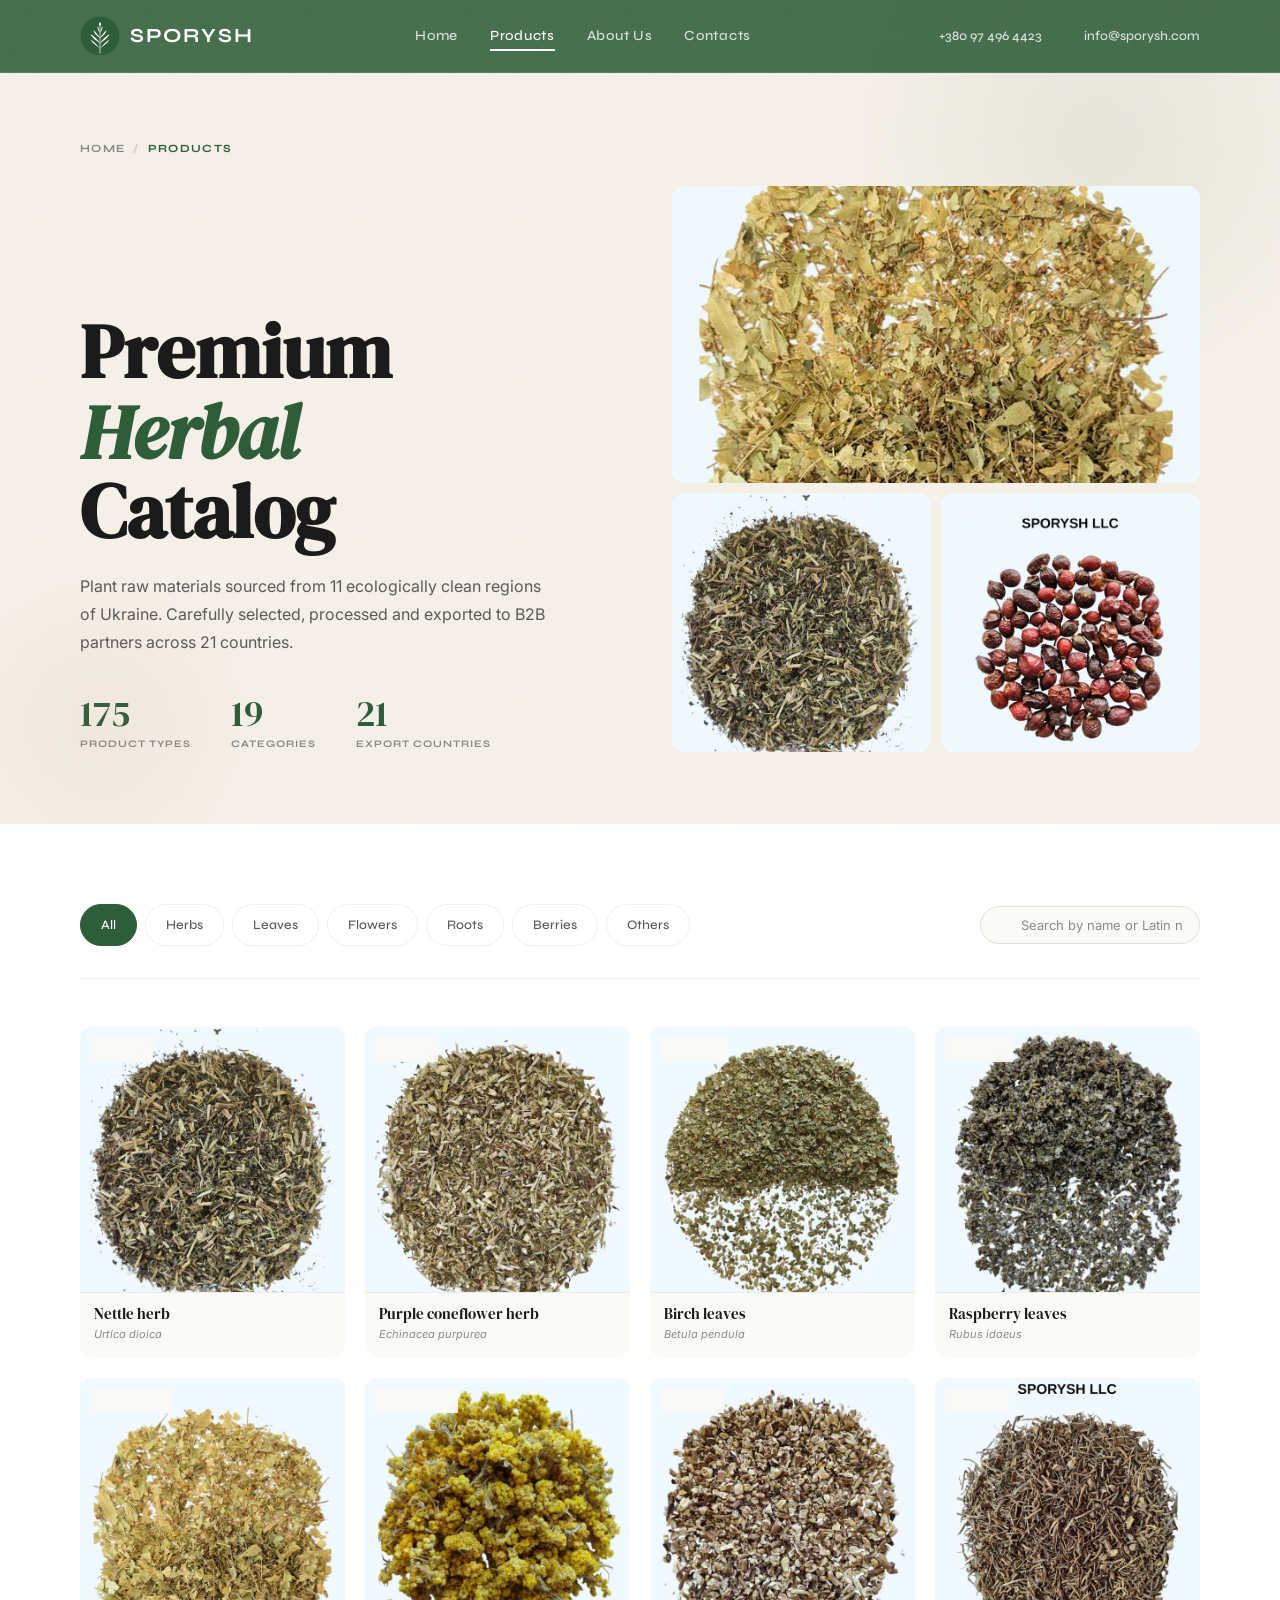
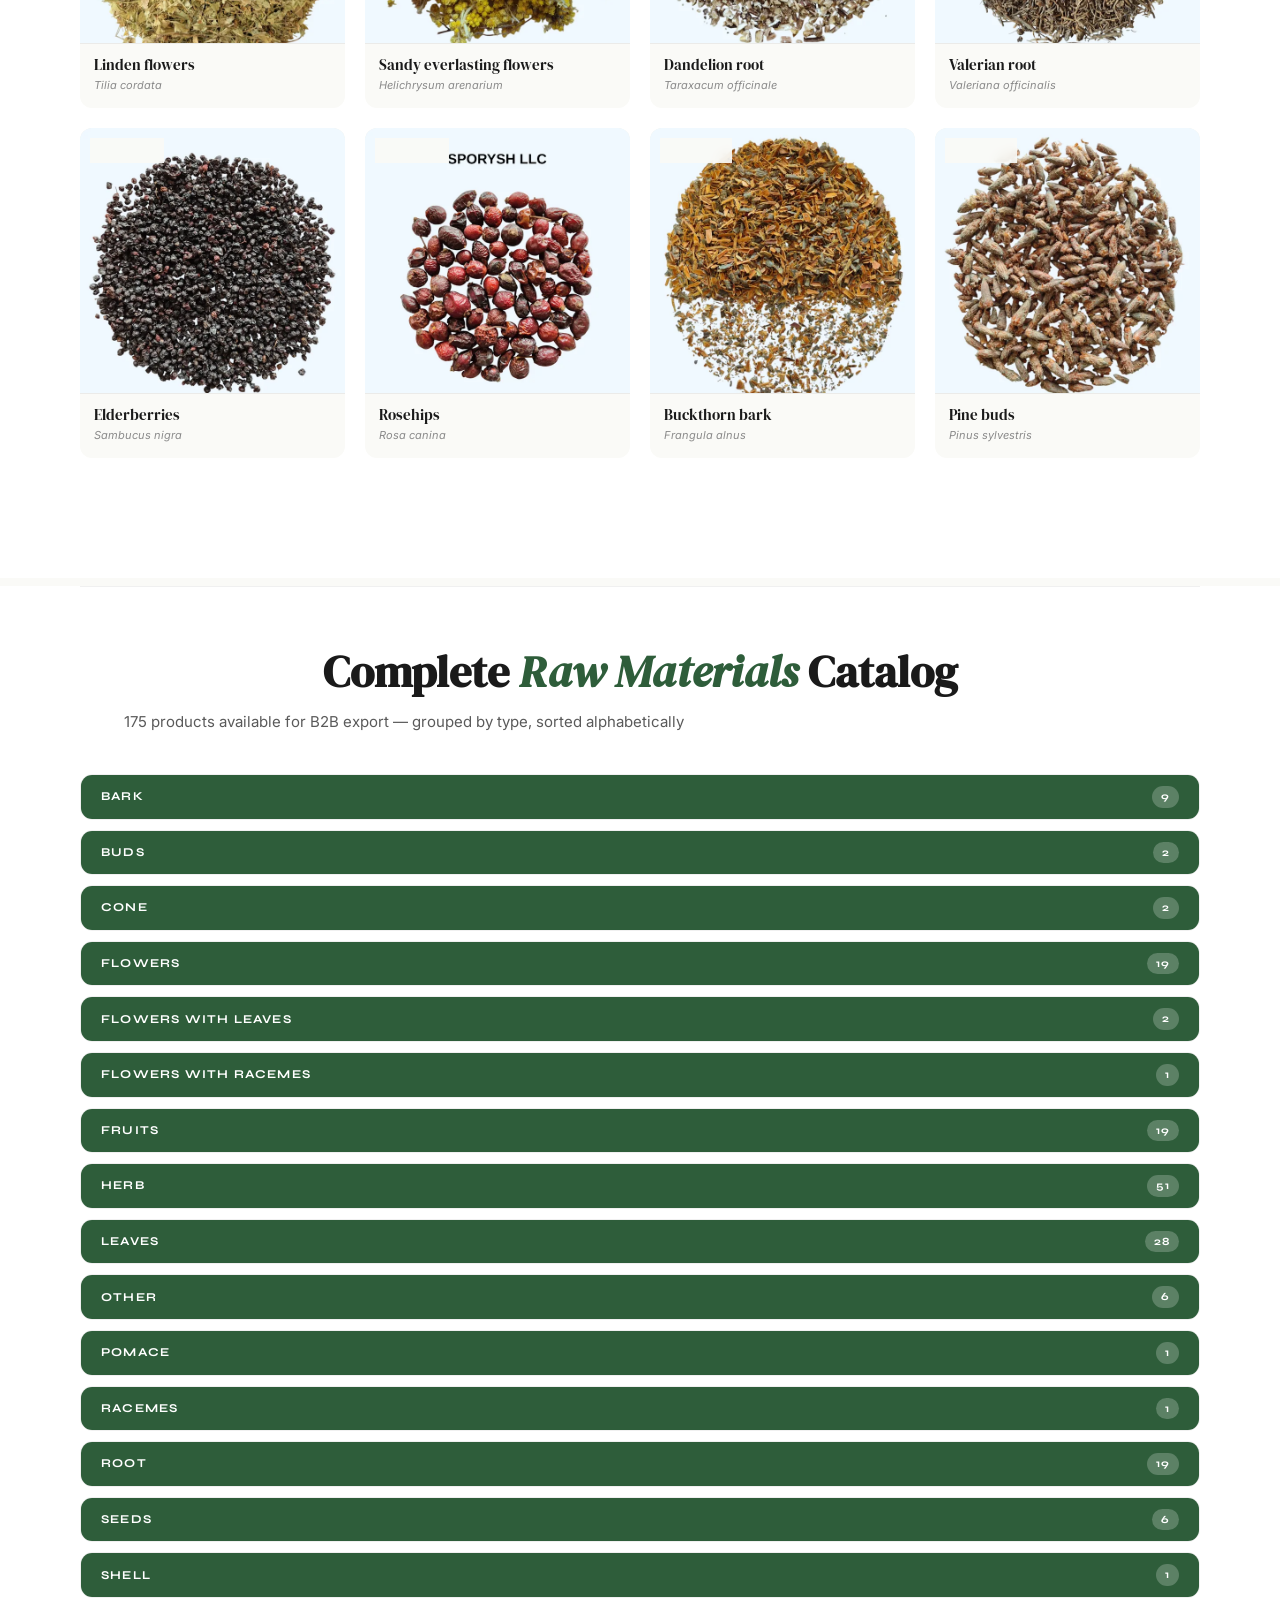
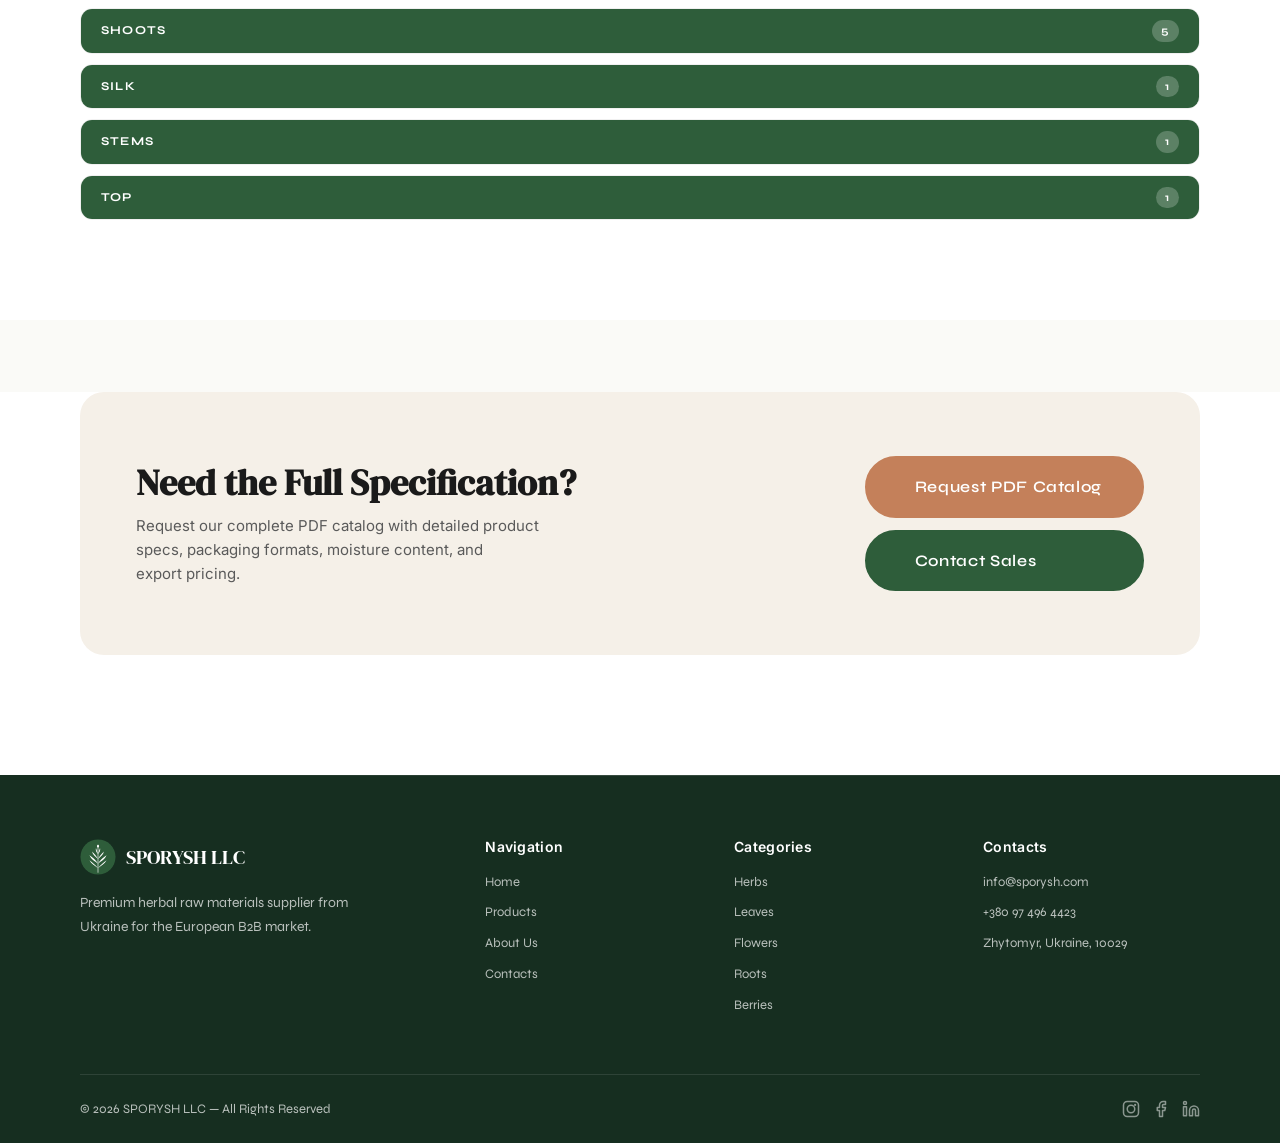
==== commit ef55bb8b: "Add complete raw materials catalog (175 products, 19 categories) to products page" ====
--- a/products.html
+++ b/products.html
@@ -457,6 +457,97 @@
 }
 .filter-btn:active { transform: scale(0.94); }
 
+/* ---- Full Catalog Table ---- */
+.full-catalog {
+  padding: 0 0 100px;
+  background: #fff;
+}
+.full-catalog__intro {
+  text-align: center;
+  padding: 60px 0 40px;
+  border-top: 1px solid var(--border-light);
+  margin-top: 8px;
+}
+.full-catalog__title {
+  font-size: clamp(28px, 3.5vw, 44px);
+  color: var(--charcoal);
+  margin-bottom: 12px;
+}
+.full-catalog__title em { font-style: italic; color: var(--green-primary); }
+.full-catalog__subtitle {
+  font-family: 'Inter', sans-serif;
+  font-size: 15px;
+  color: var(--text-muted);
+  line-height: 1.6;
+}
+.full-catalog__inner { display: flex; flex-direction: column; gap: 10px; }
+.full-catalog__group {
+  border: 1px solid var(--border-light);
+  border-radius: var(--radius-md);
+  overflow: hidden;
+}
+.full-catalog__cat-head {
+  background: var(--green-primary);
+  color: #fff;
+  padding: 11px 20px;
+  display: flex;
+  justify-content: space-between;
+  align-items: center;
+  font-family: 'Syne', sans-serif;
+  font-size: 12px;
+  font-weight: 700;
+  letter-spacing: 0.1em;
+  text-transform: uppercase;
+  cursor: pointer;
+  user-select: none;
+}
+.full-catalog__cat-head:hover { background: var(--green-dark); }
+.full-catalog__cat-count {
+  background: rgba(255,255,255,0.22);
+  padding: 2px 9px;
+  border-radius: 100px;
+  font-size: 11px;
+}
+.full-catalog__cat-body { display: none; }
+.full-catalog__cat-body.open { display: block; }
+.fc-item {
+  display: grid;
+  grid-template-columns: 2fr 2fr 1.5fr;
+  gap: 12px 20px;
+  padding: 9px 20px;
+  border-bottom: 1px solid var(--border-light);
+  font-family: 'Inter', sans-serif;
+  font-size: 13px;
+  line-height: 1.4;
+  align-items: center;
+  transition: background 0.15s;
+}
+.fc-item:last-child { border-bottom: none; }
+.fc-item:nth-child(even) { background: rgba(46,93,58,0.025); }
+.fc-item:hover { background: rgba(46,93,58,0.06); }
+.fc-item__eng { color: var(--charcoal); font-weight: 500; }
+.fc-item__ukr { color: var(--text-muted); }
+.fc-item__lat { color: var(--text-light); font-style: italic; font-size: 12px; }
+.fc-item--header {
+  background: rgba(46,93,58,0.055) !important;
+  padding: 7px 20px !important;
+  border-bottom: 1px solid var(--border-light);
+}
+.fc-item--header span {
+  color: var(--text-light) !important;
+  font-style: normal !important;
+  font-size: 10px !important;
+  font-weight: 700 !important;
+  letter-spacing: 0.08em;
+  text-transform: uppercase;
+}
+@media (max-width: 640px) {
+  .fc-item { grid-template-columns: 1fr; gap: 2px; padding: 10px 16px; }
+  .fc-item__lat { display: none; }
+  .full-catalog__cat-head { padding: 11px 16px; }
+  .fc-item--header { display: none; }
+}
+
 /* ---- CTA Strip ---- */
 .catalog__cta {
   margin-top: 72px;
@@ -573,11 +664,11 @@
         <p class="page-hero__desc">Plant raw materials sourced from 11 ecologically clean regions of Ukraine. Carefully selected, processed and exported to B2B partners across 21 countries.</p>
         <div class="page-hero__stats">
           <div>
-            <span class="page-hero__stat-num">12</span>
+            <span class="page-hero__stat-num">175</span>
             <span class="page-hero__stat-label">Product Types</span>
           </div>
           <div>
-            <span class="page-hero__stat-num">6</span>
+            <span class="page-hero__stat-num">19</span>
             <span class="page-hero__stat-label">Categories</span>
           </div>
           <div>
@@ -609,7 +700,7 @@
     <!-- Controls -->
     <div class="catalog__controls">
       <div class="catalog__filters" id="catalogFilters">
-        <button class="filter-btn active" data-filter="all" onclick="filterCatalog('all')">All (12)</button>
+        <button class="filter-btn active" data-filter="all" onclick="filterCatalog('all')">All</button>
         <button class="filter-btn" data-filter="herbs" onclick="filterCatalog('herbs')">Herbs</button>
         <button class="filter-btn" data-filter="leaves" onclick="filterCatalog('leaves')">Leaves</button>
         <button class="filter-btn" data-filter="flowers" onclick="filterCatalog('flowers')">Flowers</button>
@@ -874,6 +965,24 @@
       </div>
 
     </div><!-- /catalog__grid -->
+
+  </div>
+</section>
+
+<!-- ==================== FULL CATALOG TABLE ==================== -->
+<section class="full-catalog" id="fullCatalog">
+<div class="container">
+<div class="full-catalog__intro">
+<h2 class="full-catalog__title">Complete <em>Raw Materials</em> Catalog</h2>
+<p class="full-catalog__subtitle">175 products available for B2B export — grouped by type, sorted alphabetically</p>
+</div>
+<div class="full-catalog__inner" id="fullCatalogInner">
+</div><!-- /full-catalog__inner -->
+</div><!-- /container -->
+</section>
+
+<section class="catalog" style="padding-top:0">
+  <div class="container">
 
     <!-- Empty state -->
     <div class="catalog__empty" id="catalogEmpty">
@@ -1002,19 +1111,17 @@
 function _applyFilters() {
   const category = document.querySelector('.filter-btn.active')?.dataset.filter || 'all';
   const term = (document.getElementById('catalogSearch')?.value || '').toLowerCase().trim();
-  const cards = document.querySelectorAll('.cat-card');
   let showIndex = 0;
 
-  cards.forEach(card => {
+  // Featured cards
+  document.querySelectorAll('.cat-card').forEach(card => {
     const catMatch = category === 'all' || card.dataset.category === category;
     const nameMatch = !term || card.dataset.name.includes(term);
     const show = catMatch && nameMatch;
-
     if (show) {
       card.style.display = '';
       card.classList.remove('sp-filter-in');
       card.style.setProperty('--filter-delay', `${showIndex * 0.045}s`);
-      // Force reflow to restart animation
       void card.offsetWidth;
       card.classList.add('sp-filter-in');
       showIndex++;
@@ -1022,6 +1129,21 @@
       card.style.display = 'none';
       card.classList.remove('sp-filter-in');
     }
+  });
+
+  // Full catalog fc-items
+  document.querySelectorAll('.full-catalog__group').forEach(group => {
+    let groupVisible = 0;
+    group.querySelectorAll('.fc-item:not(.fc-item--header)').forEach(item => {
+      const catMatch = category === 'all' || item.dataset.category === category;
+      const nameMatch = !term || (item.dataset.name || '').includes(term);
+      const show = catMatch && nameMatch;
+      item.style.display = show ? '' : 'none';
+      if (show) groupVisible++;
+    });
+    group.style.display = groupVisible === 0 ? 'none' : '';
+    const countEl = group.querySelector('.full-catalog__cat-count');
+    if (countEl) countEl.textContent = groupVisible;
   });
 
   const empty = document.getElementById('catalogEmpty');
@@ -1105,5 +1227,39 @@
   if (typeof lucide !== 'undefined') lucide.createIcons();
 });
 </script>
+
+<script>
+// Full products catalog data — auto-generated from xlsx
+(function() {
+  const PRODUCTS = [{"ukr": "Крушина, кора сушена", "eng": "Alder buckthorn, bark dried", "lat": "Frangula alnus", "cat": "Bark", "filter": "others"}, {"ukr": "Ясен, кора сушена", "eng": "Ash, bark dried", "lat": "Fraxinus", "cat": "Bark", "filter": "others"}, {"ukr": "Осика, кора сушена", "eng": "Aspen, bark dried", "lat": "Populus tremula", "cat": "Bark", "filter": "others"}, {"ukr": "Береза, кора сушена", "eng": "Birch, bark dried", "lat": "Betula pendula", "cat": "Bark", "filter": "others"}, {"ukr": "Вільха, кора сушена", "eng": "Black alder, bark dried", "lat": "Alnus glutinosa", "cat": "Bark", "filter": "others"}, {"ukr": "Акація, кора сушена", "eng": "Black locust, bark dried", "lat": "Robinia pseudoacacia", "cat": "Bark", "filter": "others"}, {"ukr": "Каштан кінський, кора сушена", "eng": "Horse chestnut, bark dried", "lat": "Aesculus hippocastanum", "cat": "Bark", "filter": "others"}, {"ukr": "Дуб, кора сушена", "eng": "Oak, bark dried", "lat": "Quercus", "cat": "Bark", "filter": "others"}, {"ukr": "Верба кора сушена", "eng": "Willow, bark dried", "lat": "Salix alba", "cat": "Bark", "filter": "others"}, {"ukr": "Береза, брунька сушена", "eng": "Birch, buds dried", "lat": "Betula pendula", "cat": "Buds", "filter": "others"}, {"ukr": "Сосна звичайна, бруньки сушені", "eng": "Pine, buds dried", "lat": "Pinus sylvestris", "cat": "Buds", "filter": "others"}, {"ukr": "Вільха, шишки сушені", "eng": "Black alder, cone dried", "lat": "Alnus glutinosa", "cat": "Cone", "filter": "others"}, {"ukr": "Хміль звичайний, шишки сушені", "eng": "Hops, cone dried", "lat": "Humulus lupulus", "cat": "Cone", "filter": "others"}, {"ukr": "Арніка, квітки сушені", "eng": "Arnica, flowers dried", "lat": "Arnica montana", "cat": "Flowers", "filter": "flowers"}, {"ukr": "Акація, квітки сушені", "eng": "Black locust, flowers dried", "lat": "Robinia pseudoacacia", "cat": "Flowers", "filter": "flowers"}, {"ukr": "Ромашка лікарська, квітки сушені", "eng": "Chamomile, flowers dried", "lat": "Matricaria chamomilla", "cat": "Flowers", "filter": "flowers"}, {"ukr": "Верес звичайний, квітки сушені", "eng": "Common heather, flowers dried", "lat": "Calluna vulgaris", "cat": "Flowers", "filter": "flowers"}, {"ukr": "Волошка, квітки сушені", "eng": "Cornflower, flower dried", "lat": "Centaurea cyanus", "cat": "Flowers", "filter": "flowers"}, {"ukr": "Бузина чорна, квітки сушені", "eng": "Elderberry, flowers dried", "lat": "Sambucus nigra", "cat": "Flowers", "filter": "flowers"}, {"ukr": "Цмин пісковий, квітки сушені", "eng": "Everlasting, flowers dried", "lat": "Helichrysum arenarium", "cat": "Flowers", "filter": "flowers"}, {"ukr": "Золотарник, квітки сушені", "eng": "Goldenrod, flowers dried", "lat": "Solidago canadensis", "cat": "Flowers", "filter": "flowers"}, {"ukr": "Глід, квітки сушені", "eng": "Hawthorn, flowers dried", "lat": "Сrataegus oxyacantha", "cat": "Flowers", "filter": "flowers"}, {"ukr": "Каштан кінський, квітки сушені", "eng": "Horse chestnut, flowers dried", "lat": "Aesculus hippocastanum", "cat": "Flowers", "filter": "flowers"}, {"ukr": "Липа серцелиста, квітки сушені", "eng": "Linden, flower dried", "lat": "Tilia cordata", "cat": "Flowers", "filter": "flowers"}, {"ukr": "Лабазник (гадючник), квітки сушені", "eng": "Meadowsweet, flowers dried", "lat": "Filipendula ulmaria", "cat": "Flowers", "filter": "flowers"}, {"ukr": "Дивина звичайна (коров’як), квітки сушені", "eng": "Mullein, flowers dried", "lat": "Verbascum phlomoides", "cat": "Flowers", "filter": "flowers"}, {"ukr": "Ехінацея пурпурова, квітки сушені", "eng": "Purple coneflower, flowers dried", "lat": "Echinacea purpurea", "cat": "Flowers", "filter": "flowers"}, {"ukr": "Конюшини, квітки сушені", "eng": "Red clover, flowers dried", "lat": "Trifolium pratense", "cat": "Flowers", "filter": "flowers"}, {"ukr": "Соняшник, квітки сушені", "eng": "Sunflower, flowers dried", "lat": "Helianthus annuus", "cat": "Flowers", "filter": "flowers"}, {"ukr": "Пижмо, квітки сушені", "eng": "Tansy, flowers dried", "lat": "Tanacetum vulgare", "cat": "Flowers", "filter": "flowers"}, {"ukr": "Глуха кропива (яснотка), квітки сушені", "eng": "White dead-nettle, flowers dried", "lat": "Lamium album", "cat": "Flowers", "filter": "flowers"}, {"ukr": "Деревій звичайний, квітки сушені", "eng": "Yarrow, flowers dried", "lat": "Achillea millefolium", "cat": "Flowers", "filter": "flowers"}, {"ukr": "Глід, квітки з листям сушені", "eng": "Hawthorn, flowers with leaves dried", "lat": "Сrataegus oxyacantha", "cat": "Flowers with leaves", "filter": "flowers"}, {"ukr": "Липа серцелиста, квітки з листями сушені", "eng": "Linden, flowers with leaves dried", "lat": "Tilia cordata", "cat": "Flowers with leaves", "filter": "flowers"}, {"ukr": "Бузина чорна, квітки з китицями сушений", "eng": "Elderberry, flowers with racemes dried", "lat": "Sambucus nigra", "cat": "Flowers with racemes", "filter": "flowers"}, {"ukr": "Крушина, плоди сушені", "eng": "Alder buckthorn, fruits dried", "lat": "Frangula alnus", "cat": "Fruits", "filter": "berries"}, {"ukr": "Яблуко (дике), плоди сушені", "eng": "Apple, fruits dried", "lat": "Malus", "cat": "Fruits", "filter": "berries"}, {"ukr": "Чорниця, плоди сушені", "eng": "Bilberry, fruits dried", "lat": "Vaccinium myrtillus", "cat": "Fruits", "filter": "berries"}, {"ukr": "Аронія (горобина чорноплідна), плоди сушені", "eng": "Black chokeberry (aronia), fruits dried", "lat": "Aronia melanocarpa", "cat": "Fruits", "filter": "berries"}, {"ukr": "Ожина, плоди сушені", "eng": "Blackberry, fruits dried", "lat": "Rubus fruticosus", "cat": "Fruits", "filter": "berries"}, {"ukr": "Смородина чорна, плоди сушені", "eng": "Blackcurrant, fruits dried", "lat": "Ribes nigrum", "cat": "Fruits", "filter": "berries"}, {"ukr": "Терен, плоди сушені", "eng": "Blackthorn, fruits dried", "lat": "Prunus spinosa", "cat": "Fruits", "filter": "berries"}, {"ukr": "Дерен справжній, плоди сушені", "eng": "Cornel, fruits dried", "lat": "Cornus mas", "cat": "Fruits", "filter": "berries"}, {"ukr": "Журавлина, плоди сушені", "eng": "Cranberry, fruits dried", "lat": "Vaccinium oxycoccos", "cat": "Fruits", "filter": "berries"}, {"ukr": "Бузина чорна, плоди сушені", "eng": "Elderberry, fruits dried", "lat": "Sambucus nigra", "cat": "Fruits", "filter": "berries"}, {"ukr": "Глід, плоди сушені", "eng": "Hawthorn, fruits dried", "lat": "Сrataegus oxyacantha", "cat": "Fruits", "filter": "berries"}, {"ukr": "Каштан кінський, плоди сушені", "eng": "Horse chestnut, fruits dried", "lat": "Aesculus hippocastanum", "cat": "Fruits", "filter": "berries"}, {"ukr": "Ялівець, плоди сушені", "eng": "Juniper, fruits dried", "lat": "Juniperus communis", "cat": "Fruits", "filter": "berries"}, {"ukr": "Брусниця, плоди сушені", "eng": "Lingonberry, fruits dried", "lat": "Vaccinium vitis-idaea", "cat": "Fruits", "filter": "berries"}, {"ukr": "Дуб, плоди сушені", "eng": "Oak, fruits dried", "lat": "Quercus", "cat": "Fruits", "filter": "berries"}, {"ukr": "Малина, плоди сушені", "eng": "Raspberry, fruits dried", "lat": "Rubus idaeus", "cat": "Fruits", "filter": "berries"}, {"ukr": "Шипшина, плоди сушені", "eng": "Rosehip, fruits dried", "lat": "Rosa canina", "cat": "Fruits", "filter": "berries"}, {"ukr": "Горобина червона, плоди сушені", "eng": "Rowanberry, fruits dried", "lat": "Sorbus aucuparia", "cat": "Fruits", "filter": "berries"}, {"ukr": "Обліпиха, плоди сушені", "eng": "Sea buckthorn, fruits dried", "lat": "Hippophae rhamnoides", "cat": "Fruits", "filter": "berries"}, {"ukr": "Арніка, трава сушена", "eng": "Arnica, herb dried", "lat": "Arnica montana", "cat": "Herb", "filter": "herbs"}, {"ukr": "М’ята котяча (котовник), трава сушена", "eng": "Catnip, herb dried", "lat": "Nepeta cataria", "cat": "Herb", "filter": "herbs"}, {"ukr": "Ромашка лікарська, трава сушена", "eng": "Chamomile, herb dried", "lat": "Matricaria chamomilla", "cat": "Herb", "filter": "herbs"}, {"ukr": "Зірочник, трава сушена", "eng": "Chickweed, herb dried", "lat": "Stellaria media", "cat": "Herb", "filter": "herbs"}, {"ukr": "Підмареник чіпкий трава сушена", "eng": "Cleavers, herb dried", "lat": "Galium aparine", "cat": "Herb", "filter": "herbs"}, {"ukr": "Живокіст, трава сушена", "eng": "Comfrey, herb dried", "lat": "Symphytum officinale", "cat": "Herb", "filter": "herbs"}, {"ukr": "Парило звичайне, трава сушена", "eng": "Common agrimony, herb dried", "lat": "Agrimonia eupatoria", "cat": "Herb", "filter": "herbs"}, {"ukr": "Галега лікарська, трава сушена", "eng": "Common goat’s rue, herb dried", "lat": "Galega officinalis", "cat": "Herb", "filter": "herbs"}, {"ukr": "Верес звичайний, трава сушена", "eng": "Common heather, herb dried", "lat": "Calluna vulgaris", "cat": "Herb", "filter": "herbs"}, {"ukr": "Спориш, трава сушена", "eng": "Common knotgrass, herbs dried", "lat": "Polygonum aviculare", "cat": "Herb", "filter": "herbs"}, {"ukr": "Буркун, трава сушена", "eng": "Common melilot, herb dried", "lat": "Melilotus officinalis", "cat": "Herb", "filter": "herbs"}, {"ukr": "Кульбаба, трава сушена", "eng": "Dandelion, herb dried", "lat": "Taraxacum officinale", "cat": "Herb", "filter": "herbs"}, {"ukr": "Очанка, трава сушена", "eng": "Eyebright, herb dried", "lat": "Euphrasia officinalis", "cat": "Herb", "filter": "herbs"}, {"ukr": "Хвощ польовий, трава сушена", "eng": "Field horsetail, herb dried", "lat": "Equisetum arvense", "cat": "Herb", "filter": "herbs"}, {"ukr": "Золотарник, трава сушена", "eng": "Goldenrod, herb dried", "lat": "Solidago canadensis", "cat": "Herb", "filter": "herbs"}, {"ukr": "Чистотіл, трава сушена", "eng": "Greater celandine, herb dried", "lat": "Chelidonium majus", "cat": "Herb", "filter": "herbs"}, {"ukr": "Яглиця звичайна, трава сушена", "eng": "Ground elder, herb dried", "lat": "Aegopodium podagraria", "cat": "Herb", "filter": "herbs"}, {"ukr": "Вовконіг, трава сушена", "eng": "Gypsywort, herb dried", "lat": "Lycopus europaeus", "cat": "Herb", "filter": "herbs"}, {"ukr": "Гісоп, трава сушена", "eng": "Hyssop, herb dried", "lat": "Hyssopus officinalis", "cat": "Herb", "filter": "herbs"}, {"ukr": "Меліса лікарська, трава сушена", "eng": "Lemon balm, herb dried", "lat": "Melissa officinalis", "cat": "Herb", "filter": "herbs"}, {"ukr": "Конвалія звичайна, трава сушена", "eng": "Lily of the valley, herb dried", "lat": "Convallaria majalis", "cat": "Herb", "filter": "herbs"}, {"ukr": "Медунка лікарська, трава сушена", "eng": "Lungwort, herb dried", "lat": "Pulmonaria officinalis", "cat": "Herb", "filter": "herbs"}, {"ukr": "Вовче тіло болотяне, трава сушена", "eng": "Marsh cinquefoil, herb dried", "lat": "Potentilla palustris", "cat": "Herb", "filter": "herbs"}, {"ukr": "Сухоцвіт багновий, трава сушена", "eng": "Marsh cudweed, herb dried", "lat": "Gnaphalium uliginosum", "cat": "Herb", "filter": "herbs"}, {"ukr": "Алтея, трава сушена", "eng": "Marshmallow, herb dried", "lat": "Althaea officinalis", "cat": "Herb", "filter": "herbs"}, {"ukr": "Розторопша плямиста трава сушена", "eng": "Milk thistle, herb dried", "lat": "Silybum marianum", "cat": "Herb", "filter": "herbs"}, {"ukr": "Пустирник, трава сушена", "eng": "Motherwort, herb dried", "lat": "Leonurus cardiaca", "cat": "Herb", "filter": "herbs"}, {"ukr": "Полин звичайний, трава сушена", "eng": "Mugwort, herb dried", "lat": "Artemisia vulgaris", "cat": "Herb", "filter": "herbs"}, {"ukr": "Дивина звичайна (коров’як), трава сушена", "eng": "Mullein, herb dried", "lat": "Verbascum phlomoides", "cat": "Herb", "filter": "herbs"}, {"ukr": "Кропива дводомна, трава сушена", "eng": "Nettle, herb dried", "lat": "Urtica dioіca", "cat": "Herb", "filter": "herbs"}, {"ukr": "Материнка звичайна, трава сушена", "eng": "Oregano, herb dried", "lat": "Origanum vulgare", "cat": "Herb", "filter": "herbs"}, {"ukr": "М’ята, трава сушена", "eng": "Peppermint, herb dried", "lat": "Mentha piperita", "cat": "Herb", "filter": "herbs"}, {"ukr": "Ехінацея пурпурова, трава сушена", "eng": "Purple coneflower, herb dried", "lat": "Echinacea purpurea", "cat": "Herb", "filter": "herbs"}, {"ukr": "Конюшини, трава сушена", "eng": "Red clover, herb dried", "lat": "Trifolium pratense", "cat": "Herb", "filter": "herbs"}, {"ukr": "Шавлія, трава сушена", "eng": "Sage, herb dried", "lat": "Salvia officinalis", "cat": "Herb", "filter": "herbs"}, {"ukr": "Грицики, трава сушена", "eng": "Shepherd’s purse, herb dried", "lat": "Capsella bursa-pastoris", "cat": "Herb", "filter": "herbs"}, {"ukr": "Перстач гусячий, трава сушена", "eng": "Silverweed, herb dried", "lat": "Potentilla anserina", "cat": "Herb", "filter": "herbs"}, {"ukr": "Звіробій, трава сушена", "eng": "St John’s wort, herb dried", "lat": "Hypericum perforatum", "cat": "Herb", "filter": "herbs"}, {"ukr": "Підмареник запашний, трава сушена", "eng": "Sweet woodruff, herb dried", "lat": "Galium odoratum", "cat": "Herb", "filter": "herbs"}, {"ukr": "Полин однорічний, трава сушена", "eng": "Sweet wormwood, herb dried", "lat": "Artemisia annua", "cat": "Herb", "filter": "herbs"}, {"ukr": "Чаполоч пахуча, трава сушена", "eng": "Sweetgrass, herb dried", "lat": "Hierochloe odorata", "cat": "Herb", "filter": "herbs"}, {"ukr": "Пижмо, трава сушена", "eng": "Tansy, herb dried", "lat": "Tanacetum vulgare", "cat": "Herb", "filter": "herbs"}, {"ukr": "Чебрець, трава сушена", "eng": "Thyme, herb dried", "lat": "Thymus", "cat": "Herb", "filter": "herbs"}, {"ukr": "Причепа (череда), трава сушена", "eng": "Trifid bur-marigold, herb dried", "lat": "Bidens tripartita", "cat": "Herb", "filter": "herbs"}, {"ukr": "Глуха кропива (яснотка), трава сушена", "eng": "White dead-nettle, herb dried", "lat": "Lamium album", "cat": "Herb", "filter": "herbs"}, {"ukr": "Фіалка триколірна, трава сушена", "eng": "Wild pansy, herb dried", "lat": "Viola tricolor", "cat": "Herb", "filter": "herbs"}, {"ukr": "Зніт вузьколистий (іван-чай), трава сушена", "eng": "Willowherb, herb dried", "lat": "Chamaenerion angustifolium", "cat": "Herb", "filter": "herbs"}, {"ukr": "Полин гіркий, трава сушена", "eng": "Wormwood, herb dried", "lat": "Artemisia absinthium", "cat": "Herb", "filter": "herbs"}, {"ukr": "Деревій звичайний, трава сушена", "eng": "Yarrow, herb dried", "lat": "Achillea millefolium", "cat": "Herb", "filter": "herbs"}, {"ukr": "Підмареник звичайний, трава сушена", "eng": "Yellow bedstraw, herb dried", "lat": "Galium verum", "cat": "Herb", "filter": "herbs"}, {"ukr": "Астрагал шерстистоквітковий, трава сушена", "eng": "Yellow milkvetch, herb dried", "lat": "Astragalus dasyanthus", "cat": "Herb", "filter": "herbs"}, {"ukr": "Черемша, листя сушене", "eng": "Bear garlic, leaves dried", "lat": "Allium ursinum", "cat": "Leaves", "filter": "leaves"}, {"ukr": "Чорниця, листя сушенu", "eng": "Bilberry, leaves dried", "lat": "Vaccinium myrtillus", "cat": "Leaves", "filter": "leaves"}, {"ukr": "Береза, листя сушене", "eng": "Birch, leaves dried", "lat": "Betula pendula", "cat": "Leaves", "filter": "leaves"}, {"ukr": "Ожина, листя сушене", "eng": "Blackberry, leaves dried", "lat": "Rubus fruticosus", "cat": "Leaves", "filter": "leaves"}, {"ukr": "Смородина чорна, листя сушене", "eng": "Blackcurrant, leaves dried", "lat": "Ribes nigrum", "cat": "Leaves", "filter": "leaves"}, {"ukr": "Бобівник трилистий (вахта), листя сушене", "eng": "Bogbean, leaves dried", "lat": "Menyanthes trifoliata", "cat": "Leaves", "filter": "leaves"}, {"ukr": "Мати-й-мачуха (підбіл звичайний), листя сушене", "eng": "Coltsfoot, leaves dried", "lat": "Tussilago farfara", "cat": "Leaves", "filter": "leaves"}, {"ukr": "Верес звичайний, листя сушене", "eng": "Common heather, leaves dried", "lat": "Calluna vulgaris", "cat": "Leaves", "filter": "leaves"}, {"ukr": "Подорожник великий, листя сушене", "eng": "Common plantain, leaves dried", "lat": "Plantago major", "cat": "Leaves", "filter": "leaves"}, {"ukr": "Кульбаба, листя сушене", "eng": "Dandelion, leaves dried", "lat": "Taraxacum officinale", "cat": "Leaves", "filter": "leaves"}, {"ukr": "Бузина чорна, листя сушене", "eng": "Elderberry, leaves dried", "lat": "Sambucus nigra", "cat": "Leaves", "filter": "leaves"}, {"ukr": "Ліщина, листя сушене", "eng": "Hazel, leaves dried", "lat": "Corylus avellana", "cat": "Leaves", "filter": "leaves"}, {"ukr": "Каштан кінський, листя сушене", "eng": "Horse chestnut, leaves dried", "lat": "Aesculus hippocastanum", "cat": "Leaves", "filter": "leaves"}, {"ukr": "Меліса лікарська, листя сушене", "eng": "Lemon balm, leaves dried", "lat": "Melissa officinalis", "cat": "Leaves", "filter": "leaves"}, {"ukr": "Липа серцелиста, листя сушене", "eng": "Linden, leaves dried", "lat": "Tilia cordata", "cat": "Leaves", "filter": "leaves"}, {"ukr": "Брусниця, листя сушене", "eng": "Lingonberry, leaves dried", "lat": "Vaccinium vitis-idaea", "cat": "Leaves", "filter": "leaves"}, {"ukr": "Алтея, листя сушене", "eng": "Marshmallow, leaves dried", "lat": "Althaea officinalis", "cat": "Leaves", "filter": "leaves"}, {"ukr": "Лабазник (гадючник), трава сушена", "eng": "Meadowsweet, leaves dried", "lat": "Filipendula ulmaria", "cat": "Leaves", "filter": "leaves"}, {"ukr": "Дивина звичайна (коров’як), листя сушене", "eng": "Mullein, leaves dried", "lat": "Verbascum phlomoides", "cat": "Leaves", "filter": "leaves"}, {"ukr": "Кропива дводомна, листя сушене", "eng": "Nettle, leaves dried", "lat": "Urtica dioіca", "cat": "Leaves", "filter": "leaves"}, {"ukr": "М’ята, листя сушене", "eng": "Peppermint, leaves dried", "lat": "Mentha piperita", "cat": "Leaves", "filter": "leaves"}, {"ukr": "Малина, листя сушене", "eng": "Raspberry, leaves dried", "lat": "Rubus idaeus", "cat": "Leaves", "filter": "leaves"}, {"ukr": "Подорожник ланцетолистий, листя сушене", "eng": "Ribwort plantain, leaves dried", "lat": "Plantago lanceolata", "cat": "Leaves", "filter": "leaves"}, {"ukr": "Шавлія, листя сушене", "eng": "Sage, leaves dried", "lat": "Salvia officinalis", "cat": "Leaves", "filter": "leaves"}, {"ukr": "Обліпиха, листя сушене", "eng": "Sea buckthorn, leaves dried", "lat": "Hippophae rhamnoides", "cat": "Leaves", "filter": "leaves"}, {"ukr": "Суниця лісова, листя сушені", "eng": "Strawberry (wild), leaves dried", "lat": "Fragaria vesca", "cat": "Leaves", "filter": "leaves"}, {"ukr": "Верба, листя сушене", "eng": "Willow, leaves dried", "lat": "Salix alba", "cat": "Leaves", "filter": "leaves"}, {"ukr": "Зніт вузьколистий (іван-чай), листя сушене", "eng": "Willowherb, leaves dried", "lat": "Chamaenerion angustifolium", "cat": "Leaves", "filter": "leaves"}, {"ukr": "Чага (березовий гриб), сушений", "eng": "Chaga, dried", "lat": "Inonotus obliquus", "cat": "Other", "filter": "others"}, {"ukr": "Льон насіння", "eng": "Flax, seeds", "lat": "Linum", "cat": "Other", "filter": "others"}, {"ukr": "Бодяга, губка сушена", "eng": "Freshwater sponge, dried", "lat": "Spongilla", "cat": "Other", "filter": "others"}, {"ukr": "Мох ісландський сушений", "eng": "Iceland moss dried", "lat": "Cetraria islandica", "cat": "Other", "filter": "others"}, {"ukr": "Розторопша плямиста плоди", "eng": "Milk thistle, fruits", "lat": "Silybum marianum", "cat": "Other", "filter": "others"}, {"ukr": "Шипшина, пудра плодів", "eng": "Rosehip, powder", "lat": "Rosa canina", "cat": "Other", "filter": "others"}, {"ukr": "Виноград, жмих сушений", "eng": "Grape, pomace dried", "lat": "Vitis vinifera", "cat": "Pomace", "filter": "others"}, {"ukr": "Бузина чорна, китиці сушені", "eng": "Elderberry, racemes dried", "lat": "Sambucus nigra", "cat": "Racemes", "filter": "flowers"}, {"ukr": "Аїр (лепеха), корені сушені", "eng": "Calamus, root dried", "lat": "Acorus calamus", "cat": "Root", "filter": "roots"}, {"ukr": "Живокіст, корені сушені", "eng": "Comfrey, root dried", "lat": "Symphytum officinale", "cat": "Root", "filter": "roots"}, {"ukr": "Цикорій, корені сушені", "eng": "Common chicory, roots dried", "lat": "Cichorium", "cat": "Root", "filter": "roots"}, {"ukr": "Пирій, корені сушені", "eng": "Couch grass, roots dried", "lat": "Elymus repens", "cat": "Root", "filter": "roots"}, {"ukr": "Кульбаба, корені сушені", "eng": "Dandelion, root dried", "lat": "Taraxacum officinale", "cat": "Root", "filter": "roots"}, {"ukr": "Оман високий, корені сушені", "eng": "Elecampane, root dried", "lat": "Inula helenium", "cat": "Root", "filter": "roots"}, {"ukr": "Вовчуг корінь сушений", "eng": "Field restharrow, root dried", "lat": "Ononis arvensis", "cat": "Root", "filter": "roots"}, {"ukr": "Лопух, корені сушені", "eng": "Greater burdock, roots dried", "lat": "Arctium lаppa", "cat": "Root", "filter": "roots"}, {"ukr": "Хрін звичайний, корені сушені", "eng": "Horseradish, root dried", "lat": "Armoracia rusticana", "cat": "Root", "filter": "roots"}, {"ukr": "Солодка, корені сушені", "eng": "Licorice, root dried", "lat": "Glycyrrhiza glabra", "cat": "Root", "filter": "roots"}, {"ukr": "Вовче тіло болотяне, корінь сушений", "eng": "Marsh cinquefoil, root dried", "lat": "Potentilla palustris", "cat": "Root", "filter": "roots"}, {"ukr": "Алтея, корені сушений", "eng": "Marshmallow, root dried", "lat": "Althaea officinalis", "cat": "Root", "filter": "roots"}, {"ukr": "Лабазник (гадючник), корені сушені", "eng": "Meadowsweet, roots dried", "lat": "Filipendula ulmaria", "cat": "Root", "filter": "roots"}, {"ukr": "Кропива дводомна, корені сушені", "eng": "Nettle, root dried", "lat": "Urtica dioіca", "cat": "Root", "filter": "roots"}, {"ukr": "Ехінацея пурпурова, корені сушені", "eng": "Purple coneflower, root dried", "lat": "Echinacea purpurea", "cat": "Root", "filter": "roots"}, {"ukr": "Перстач болотний (сабельник), корені сушені", "eng": "Purple marshlocks, root dried", "lat": "Comarum palustre", "cat": "Root", "filter": "roots"}, {"ukr": "Калган (перстач прямостоячий), корінь сушений", "eng": "Tormentil, root dried", "lat": "Potentilla erecta", "cat": "Root", "filter": "roots"}, {"ukr": "Валеріана лікарська, корені сушені", "eng": "Valerian, dried root", "lat": "Valeriana officinalis", "cat": "Root", "filter": "roots"}, {"ukr": "Півники болотяні, корінь сушений", "eng": "Yellow iris, roots dried", "lat": "Iris pseudacorus", "cat": "Root", "filter": "roots"}, {"ukr": "Амарант, плоди сушені", "eng": "Amaranth, seeds dried", "lat": "Amaranthus", "cat": "Seeds", "filter": "others"}, {"ukr": "Виноград, кісточки сушені", "eng": "Grape, seeds dried", "lat": "Vitis vinifera", "cat": "Seeds", "filter": "others"}, {"ukr": "Кропива дводомна, насіння сушене", "eng": "Nettle, seeds dried", "lat": "Urtica dioіca", "cat": "Seeds", "filter": "others"}, {"ukr": "Гарбуз, насіння сушене", "eng": "Pumpkin, seeds dried", "lat": "Cucurbita pepo", "cat": "Seeds", "filter": "others"}, {"ukr": "Шипшина, кісточки плодів сушені", "eng": "Rosehip, seeds dried", "lat": "Rosa canina", "cat": "Seeds", "filter": "others"}, {"ukr": "Обліпиха крушиновидна, кісточки сушені", "eng": "Sea buckthorn, seeds dried", "lat": "Hippophae rhamnoides", "cat": "Seeds", "filter": "others"}, {"ukr": "Шипшина, шкірки плодів сушені", "eng": "Rosehip, shell dried", "lat": "Rosa canina", "cat": "Shell", "filter": "others"}, {"ukr": "Чорниця, пагони сушені", "eng": "Bilberry, shoots dried", "lat": "Vaccinium myrtillus", "cat": "Shoots", "filter": "others"}, {"ukr": "Ожина, пагони сушені", "eng": "Blackberry, shoots dried", "lat": "Rubus fruticosus", "cat": "Shoots", "filter": "others"}, {"ukr": "Бузина чорна, пагони сушені", "eng": "Elderberry, shoots dried", "lat": "Sambucus nigra", "cat": "Shoots", "filter": "others"}, {"ukr": "Брусниця, пагони сушені", "eng": "Lingonberry, shoots dried", "lat": "Vaccinium vitis-idaea", "cat": "Shoots", "filter": "others"}, {"ukr": "Малина, пагони сушені", "eng": "Raspberry, shoots dried", "lat": "Rubus idaeus", "cat": "Shoots", "filter": "others"}, {"ukr": "Кукурудза, рильця сушені", "eng": "Corn, silk dried", "lat": "Zea mays", "cat": "Silk", "filter": "others"}, {"ukr": "Кропива дводомна, стебла сушені", "eng": "Nettle, stems dried", "lat": "Urtica dioіca", "cat": "Stems", "filter": "others"}, {"ukr": "Кропива дводомна, верхівки сушені", "eng": "Nettle, top dried", "lat": "Urtica dioіca", "cat": "Top", "filter": "others"}];
+
+  function buildFullCatalog() {
+    const inner = document.getElementById('fullCatalogInner');
+    if (!inner) return;
+    const groups = {};
+    PRODUCTS.forEach(p => {
+      if (!groups[p.cat]) groups[p.cat] = { filter: p.filter, items: [] };
+      groups[p.cat].items.push(p);
+    });
+    Object.keys(groups).sort().forEach(cat => {
+      const g = groups[cat];
+      const groupEl = document.createElement('div');
+      groupEl.className = 'full-catalog__group';
+      groupEl.innerHTML = `<div class="full-catalog__cat-head" onclick="this.nextElementSibling.classList.toggle('open')"><span>${cat}</span><span class="full-catalog__cat-count">${g.items.length}</span></div><div class="full-catalog__cat-body"><div class="fc-item fc-item--header"><span>English</span><span>Ukrainian</span><span>Latin name</span></div></div>`;
+      const body = groupEl.querySelector('.full-catalog__cat-body');
+      g.items.forEach(p => {
+        const div = document.createElement('div');
+        div.className = 'fc-item';
+        div.dataset.category = p.filter;
+        div.dataset.name = (p.eng + ' ' + p.ukr + ' ' + p.lat).toLowerCase();
+        div.innerHTML = `<span class="fc-item__eng">${p.eng}</span><span class="fc-item__ukr">${p.ukr}</span><span class="fc-item__lat">${p.lat}</span>`;
+        body.appendChild(div);
+      });
+      inner.appendChild(groupEl);
+    });
+  }
+  document.addEventListener('DOMContentLoaded', buildFullCatalog);
+})();
+</script>
 </body>
 </html>
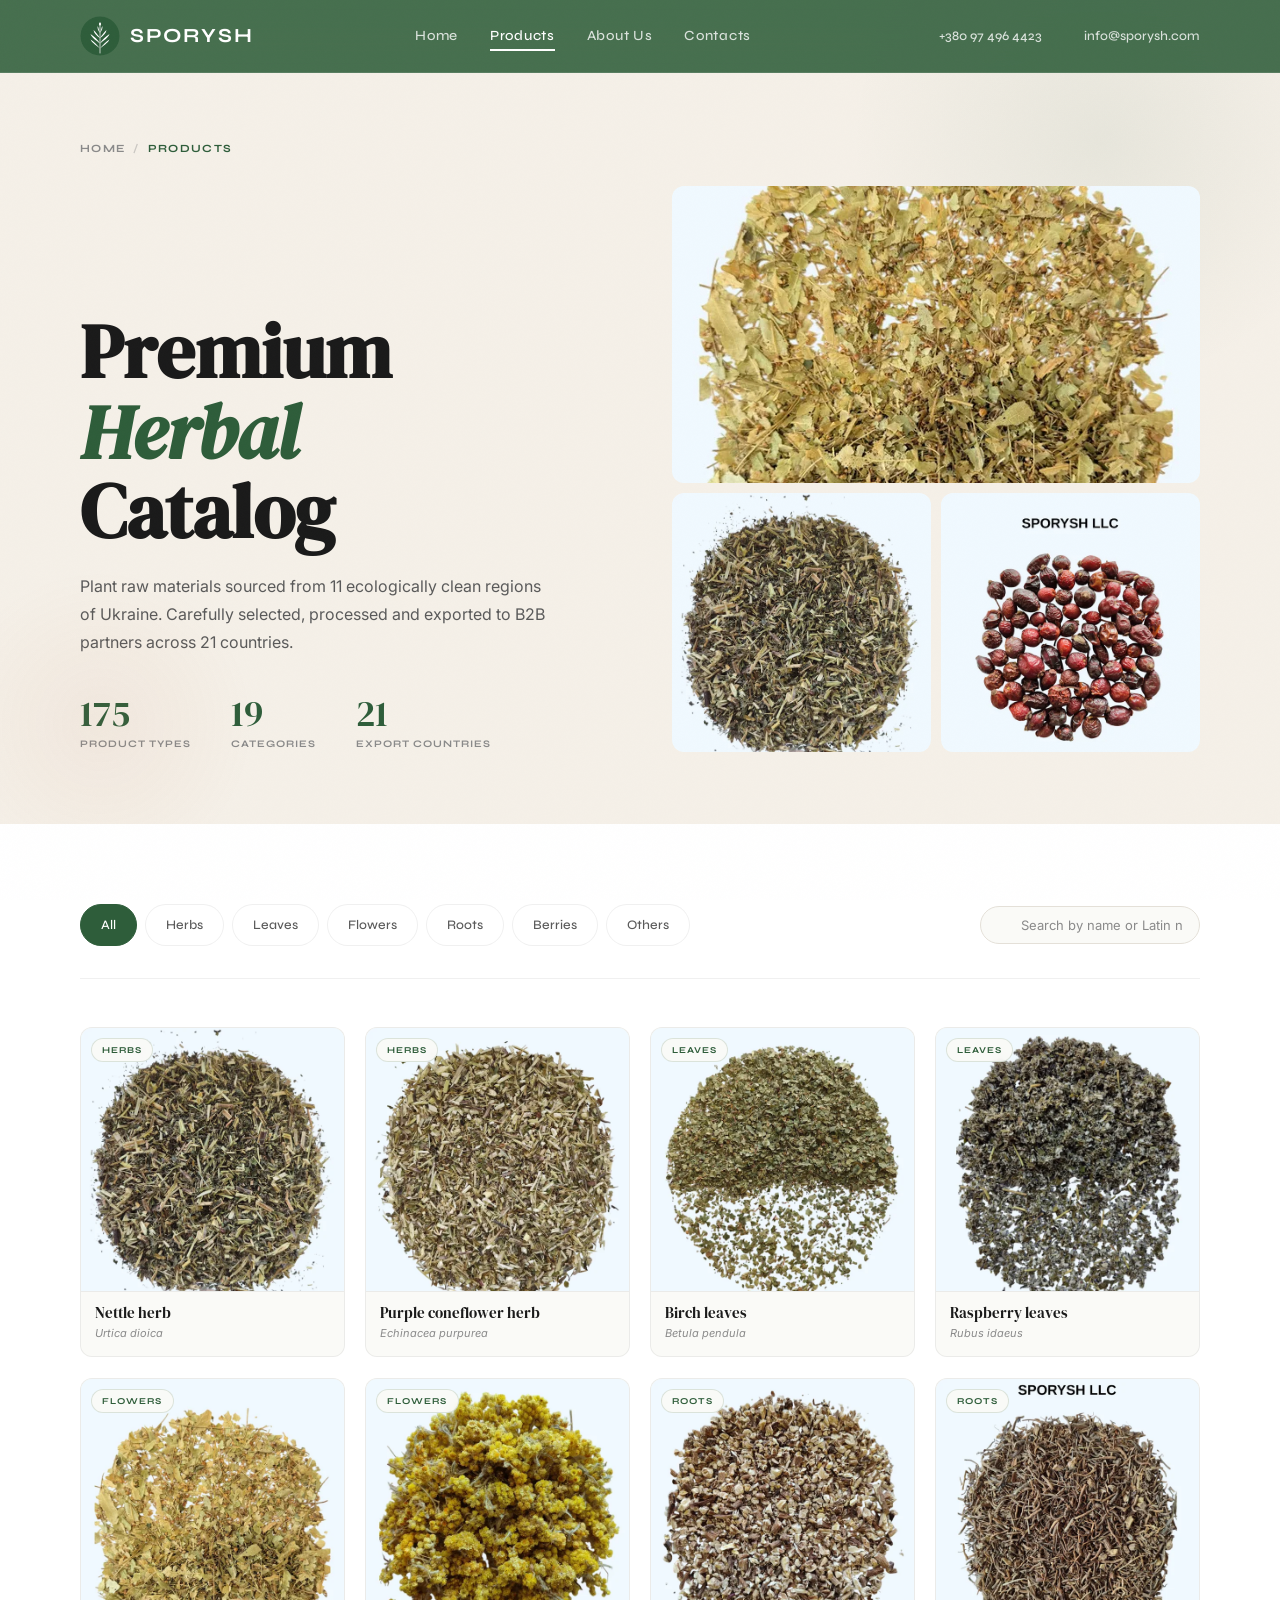
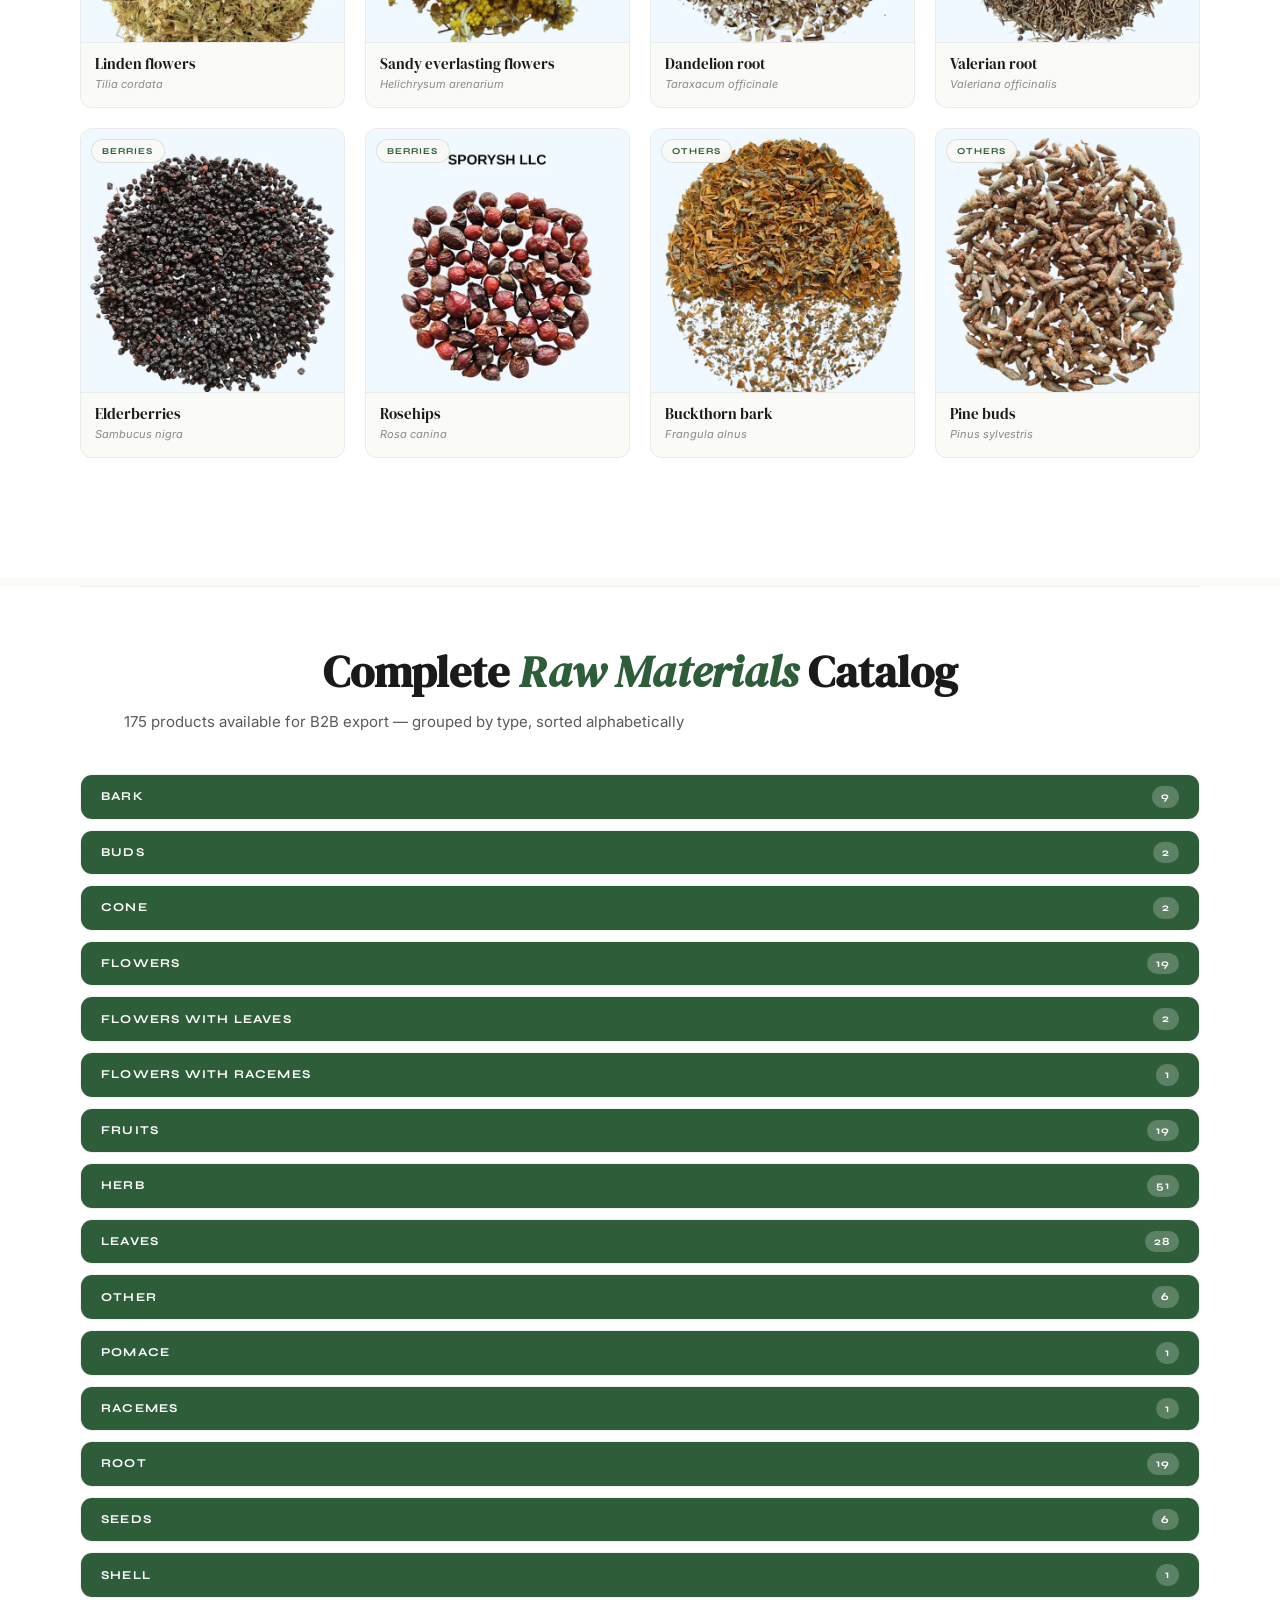
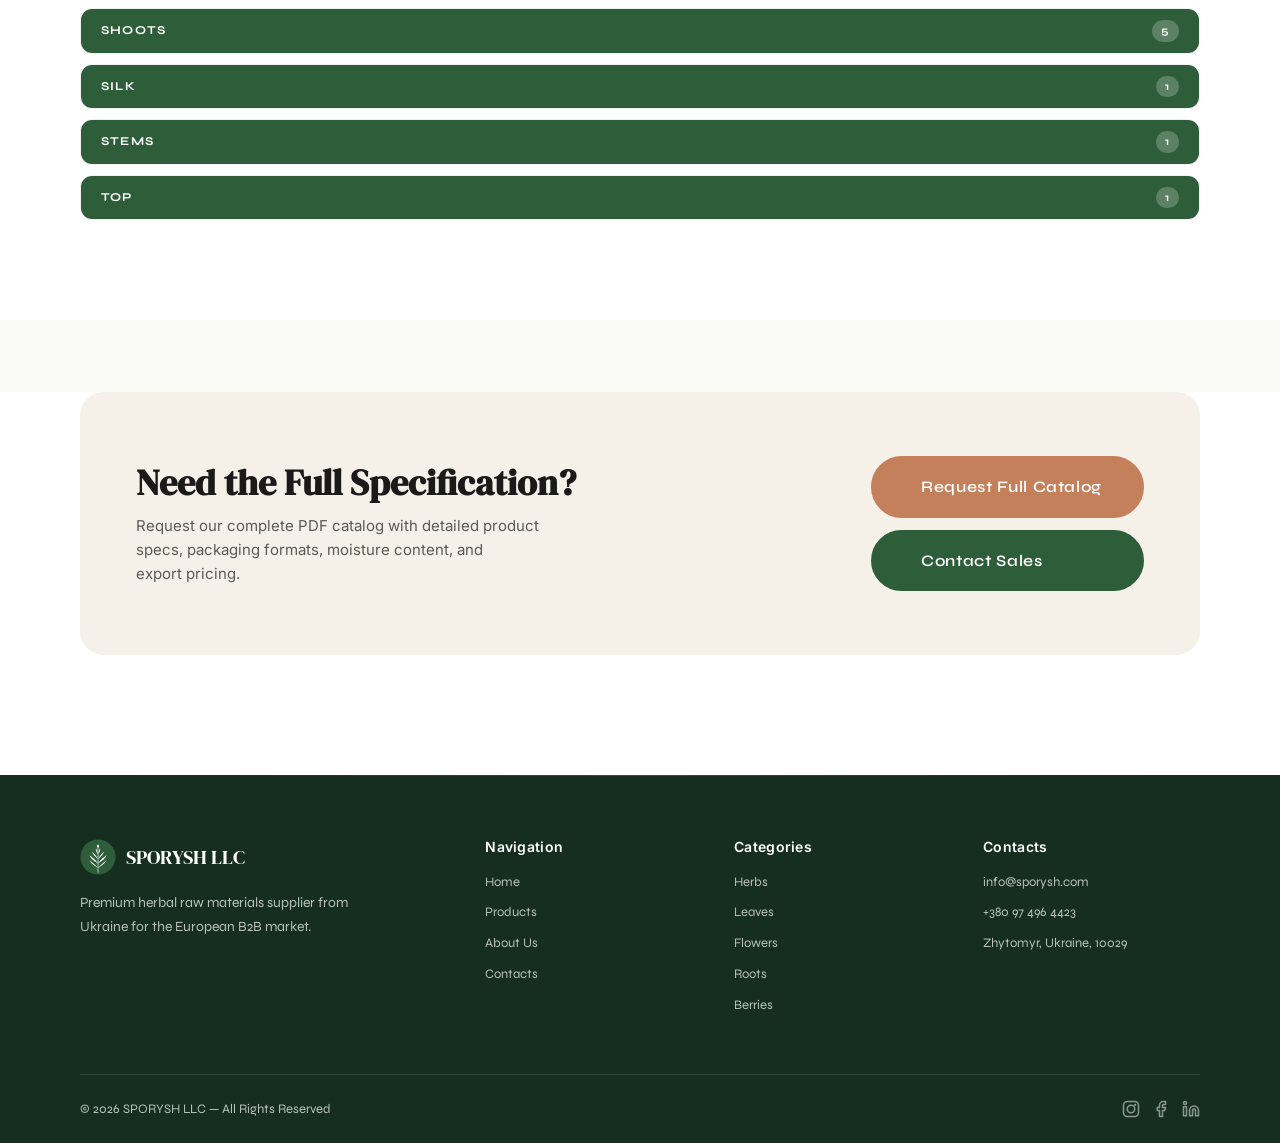
==== commit 1739788f: "Rebuild WP theme v1.3.0: import/export maps, card borders, PDF catalog modal - Restore import+export" ====
--- a/products.html
+++ b/products.html
@@ -235,6 +235,7 @@
   border-radius: var(--radius-md);
   overflow: hidden;
   background: var(--off-white);
+  border: 1px solid var(--border-light);
   transition: transform var(--transition), box-shadow var(--transition);
 }
 
@@ -600,6 +601,73 @@
   .catalog__cta-text p { max-width: none; }
   .catalog__cta-actions { flex-direction: row; flex-wrap: wrap; justify-content: center; }
 }
+
+/* ---- PDF Catalog Modal ---- */
+.catalog-modal {
+  display: none;
+  position: fixed;
+  inset: 0;
+  z-index: 9999;
+  align-items: center;
+  justify-content: center;
+  padding: 20px;
+}
+.catalog-modal.is-open { display: flex; }
+.catalog-modal__overlay {
+  position: absolute;
+  inset: 0;
+  background: rgba(0,0,0,0.78);
+  backdrop-filter: blur(4px);
+  cursor: pointer;
+}
+.catalog-modal__inner {
+  position: relative;
+  z-index: 1;
+  width: min(940px, 100%);
+  height: min(92vh, 820px);
+  background: #fff;
+  border-radius: 12px;
+  overflow: hidden;
+  display: flex;
+  flex-direction: column;
+  box-shadow: 0 32px 80px rgba(0,0,0,0.35);
+}
+.catalog-modal__header {
+  display: flex;
+  align-items: center;
+  justify-content: space-between;
+  padding: 14px 20px;
+  border-bottom: 1px solid #e5e0d4;
+  background: #faf9f5;
+  flex-shrink: 0;
+}
+.catalog-modal__title {
+  font-family: 'Syne', sans-serif;
+  font-size: 14px;
+  font-weight: 700;
+  letter-spacing: 0.06em;
+  color: #1a2e1e;
+}
+.catalog-modal__close {
+  width: 34px;
+  height: 34px;
+  border-radius: 50%;
+  background: white;
+  border: 1px solid #e5e0d4;
+  cursor: pointer;
+  display: flex;
+  align-items: center;
+  justify-content: center;
+  transition: background 0.2s, border-color 0.2s, color 0.2s;
+  color: #1a2e1e;
+}
+.catalog-modal__close:hover { background: #2E5D3A; border-color: #2E5D3A; color: white; }
+.catalog-modal__close svg { width: 16px; height: 16px; }
+.catalog-modal__frame { flex: 1; width: 100%; border: none; }
+@media (max-width: 600px) {
+  .catalog-modal { padding: 10px; }
+  .catalog-modal__inner { border-radius: 8px; }
+}
 </style>
 </head>
 <body>
@@ -997,10 +1065,10 @@
         <p>Request our complete PDF catalog with detailed product specs, packaging formats, moisture content, and export pricing.</p>
       </div>
       <div class="catalog__cta-actions">
-        <a href="./index.html#contacts" class="btn btn--primary btn--lg">
+        <button type="button" onclick="openCatalogModal()" class="btn btn--primary btn--lg">
           <i data-lucide="file-text"></i>
-          Request PDF Catalog
-        </a>
+          Request Full Catalog
+        </button>
         <a href="./index.html#contacts" class="btn btn--dark btn--lg">
           <i data-lucide="mail"></i>
           Contact Sales
@@ -1010,6 +1078,27 @@
 
   </div>
 </section>
+
+<!-- PDF Catalog Modal -->
+<div id="catalogModal" class="catalog-modal" role="dialog" aria-modal="true" aria-label="Product Catalog">
+  <div class="catalog-modal__overlay" onclick="closeCatalogModal()"></div>
+  <div class="catalog-modal__inner">
+    <div class="catalog-modal__header">
+      <span class="catalog-modal__title">SPORYSH — Product Catalog PDF</span>
+      <button type="button" class="catalog-modal__close" onclick="closeCatalogModal()" aria-label="Close">
+        <svg viewBox="0 0 24 24" fill="none" stroke="currentColor" stroke-width="2" stroke-linecap="round" stroke-linejoin="round"><line x1="18" y1="6" x2="6" y2="18"/><line x1="6" y1="6" x2="18" y2="18"/></svg>
+      </button>
+    </div>
+    <iframe
+      id="catalogFrame"
+      src=""
+      data-src="https://drive.google.com/file/d/1LRA2KES8jgnedoFHBtzUgow5BKCjHuwa/preview"
+      class="catalog-modal__frame"
+      allow="autoplay"
+      title="SPORYSH Product Catalog"
+    ></iframe>
+  </div>
+</div>
 
 <!-- ==================== FOOTER ==================== -->
 <footer class="footer">
@@ -1260,6 +1349,26 @@
   }
   document.addEventListener('DOMContentLoaded', buildFullCatalog);
 })();
+
+// PDF Catalog Modal
+(function(){
+  function openCatalogModal() {
+    var modal = document.getElementById('catalogModal');
+    var frame = document.getElementById('catalogFrame');
+    if (!frame.src || frame.src === window.location.href) {
+      frame.src = frame.dataset.src;
+    }
+    modal.classList.add('is-open');
+    document.body.style.overflow = 'hidden';
+  }
+  function closeCatalogModal() {
+    document.getElementById('catalogModal').classList.remove('is-open');
+    document.body.style.overflow = '';
+  }
+  document.addEventListener('keydown', function(e){ if (e.key === 'Escape') closeCatalogModal(); });
+  window.openCatalogModal = openCatalogModal;
+  window.closeCatalogModal = closeCatalogModal;
+})();
 </script>
 </body>
 </html>
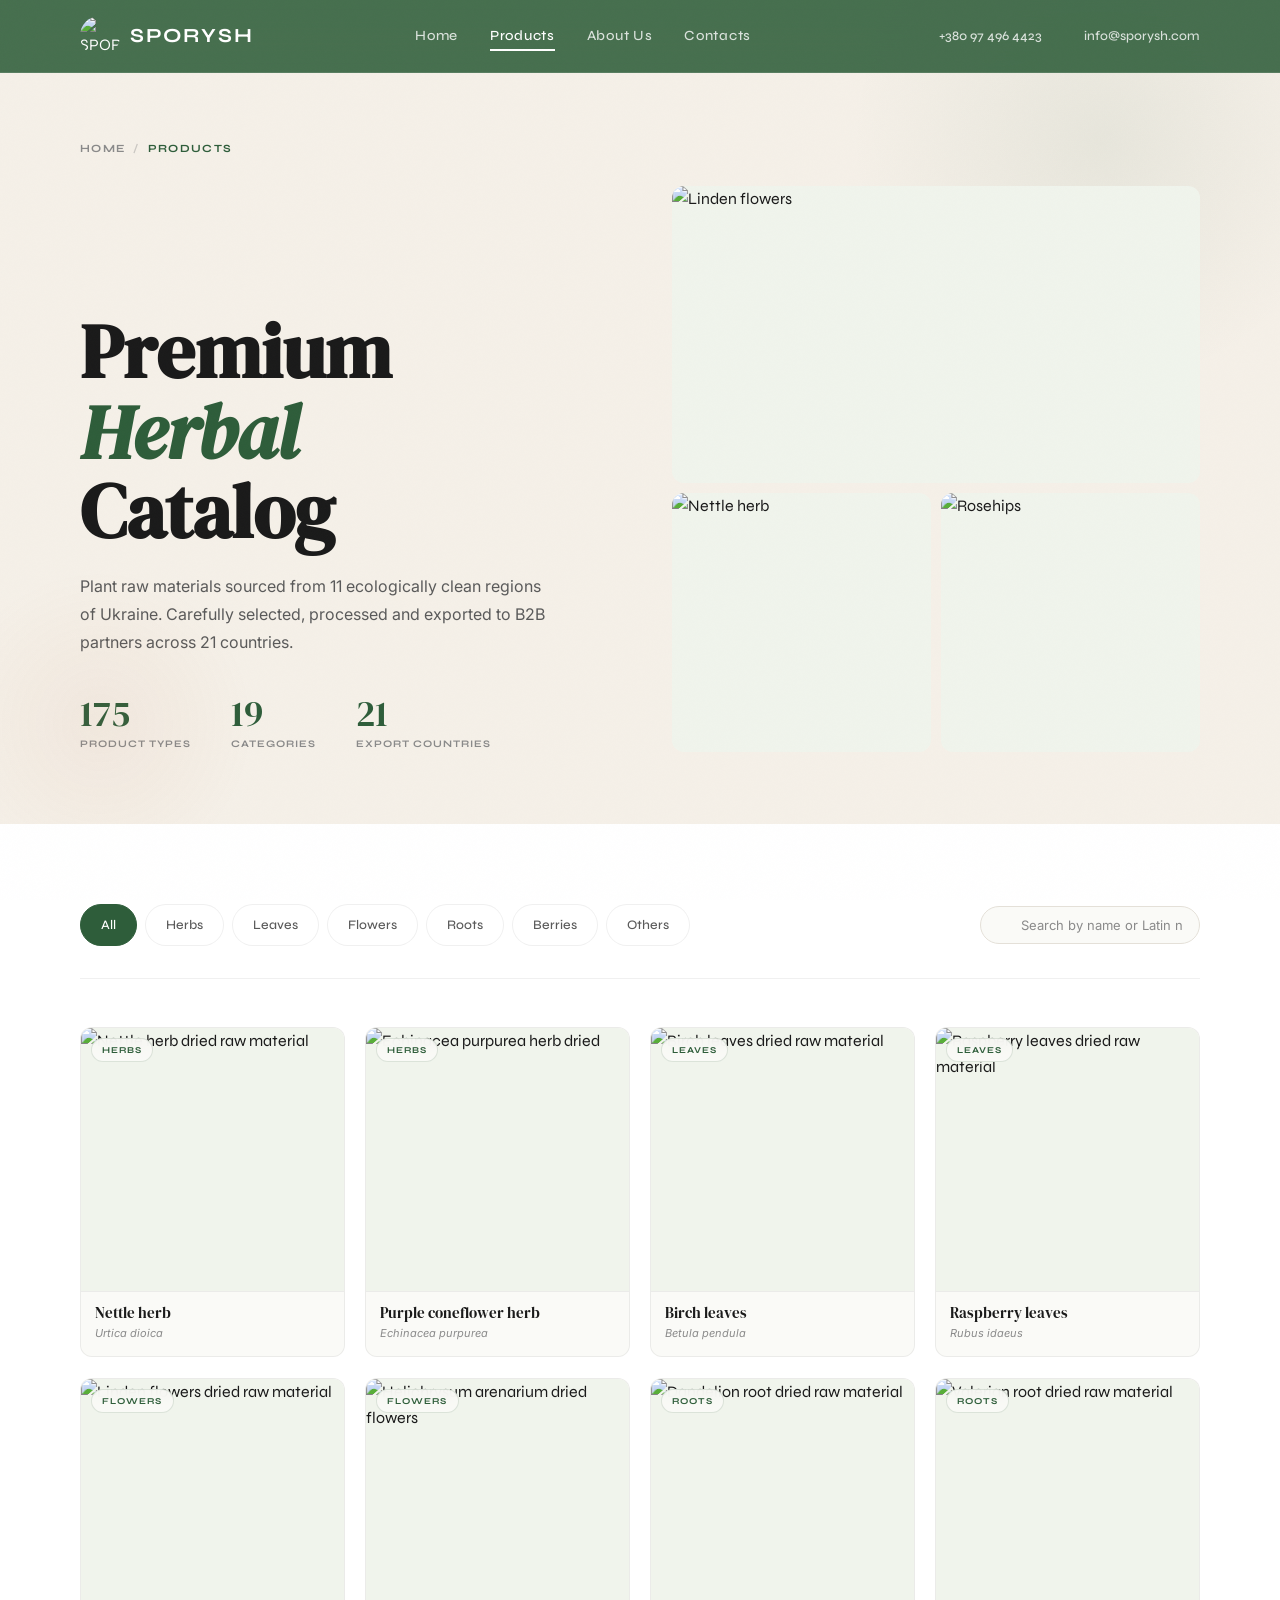
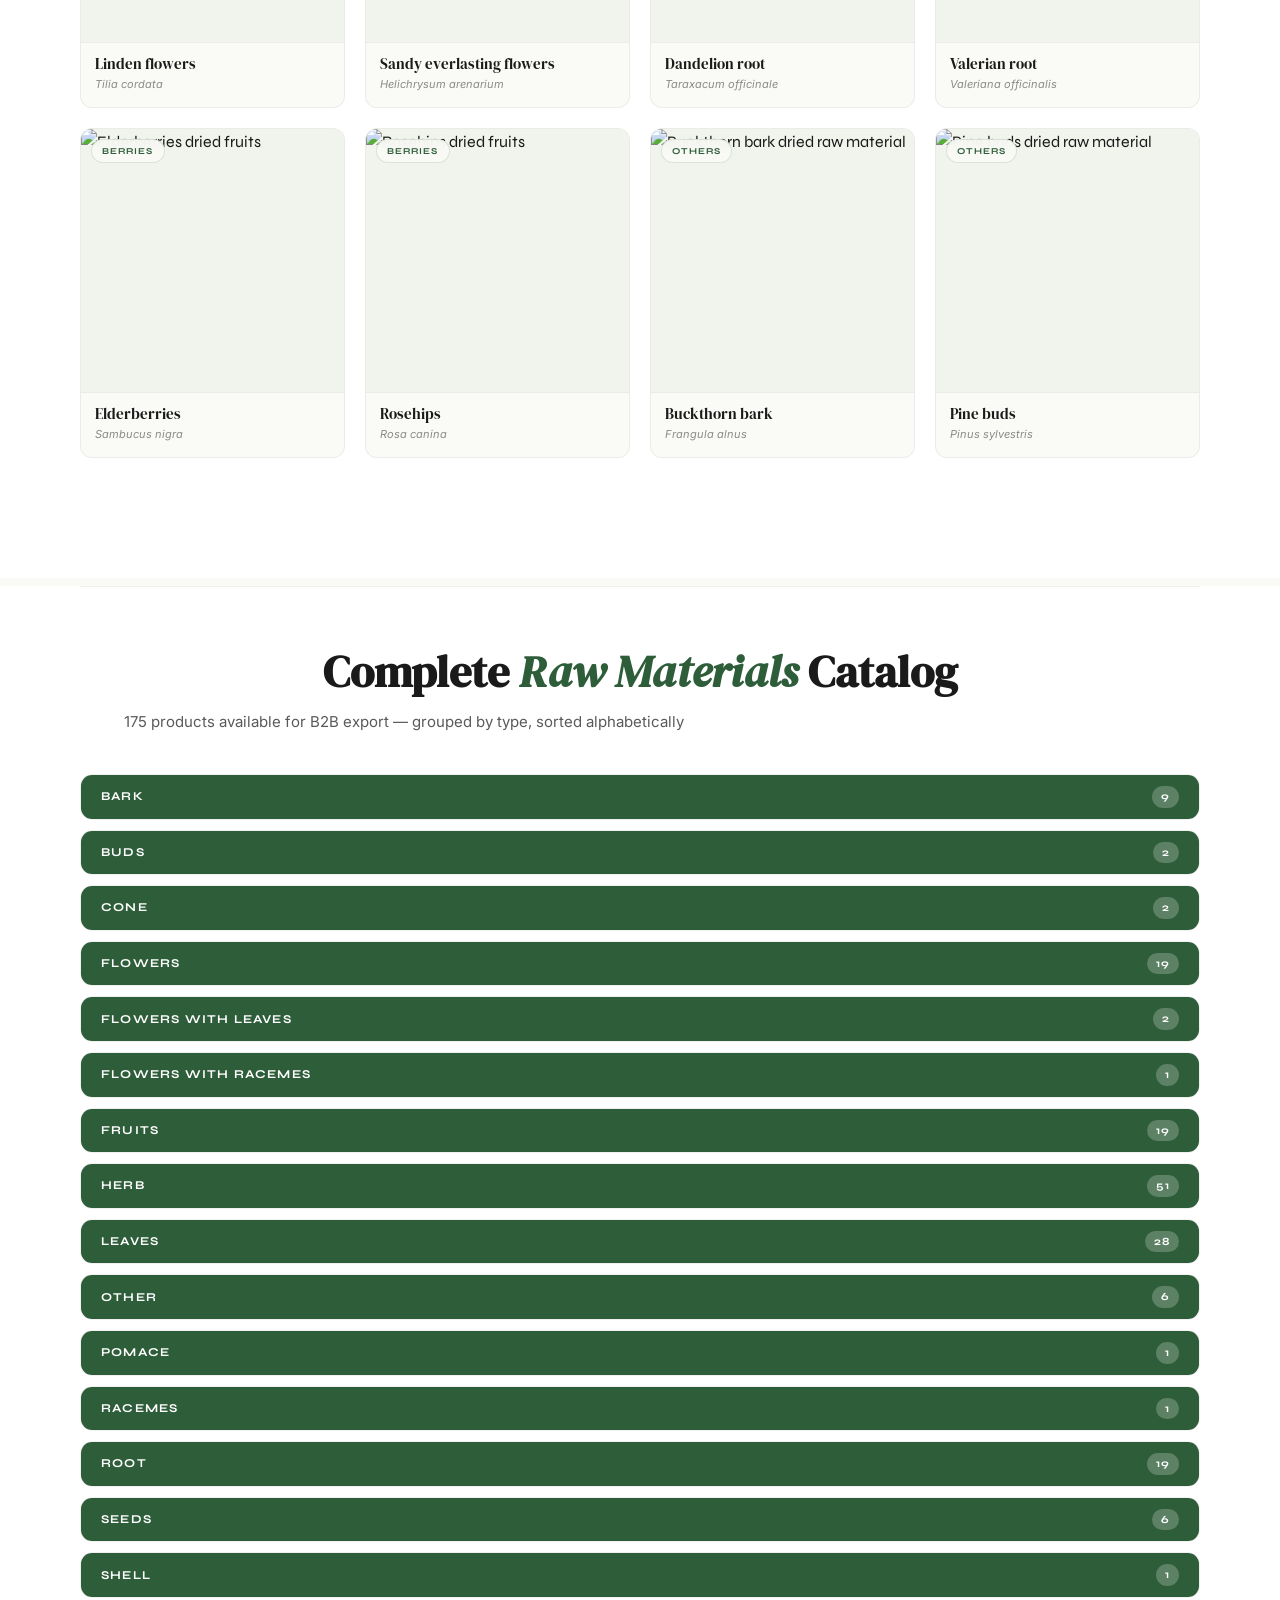
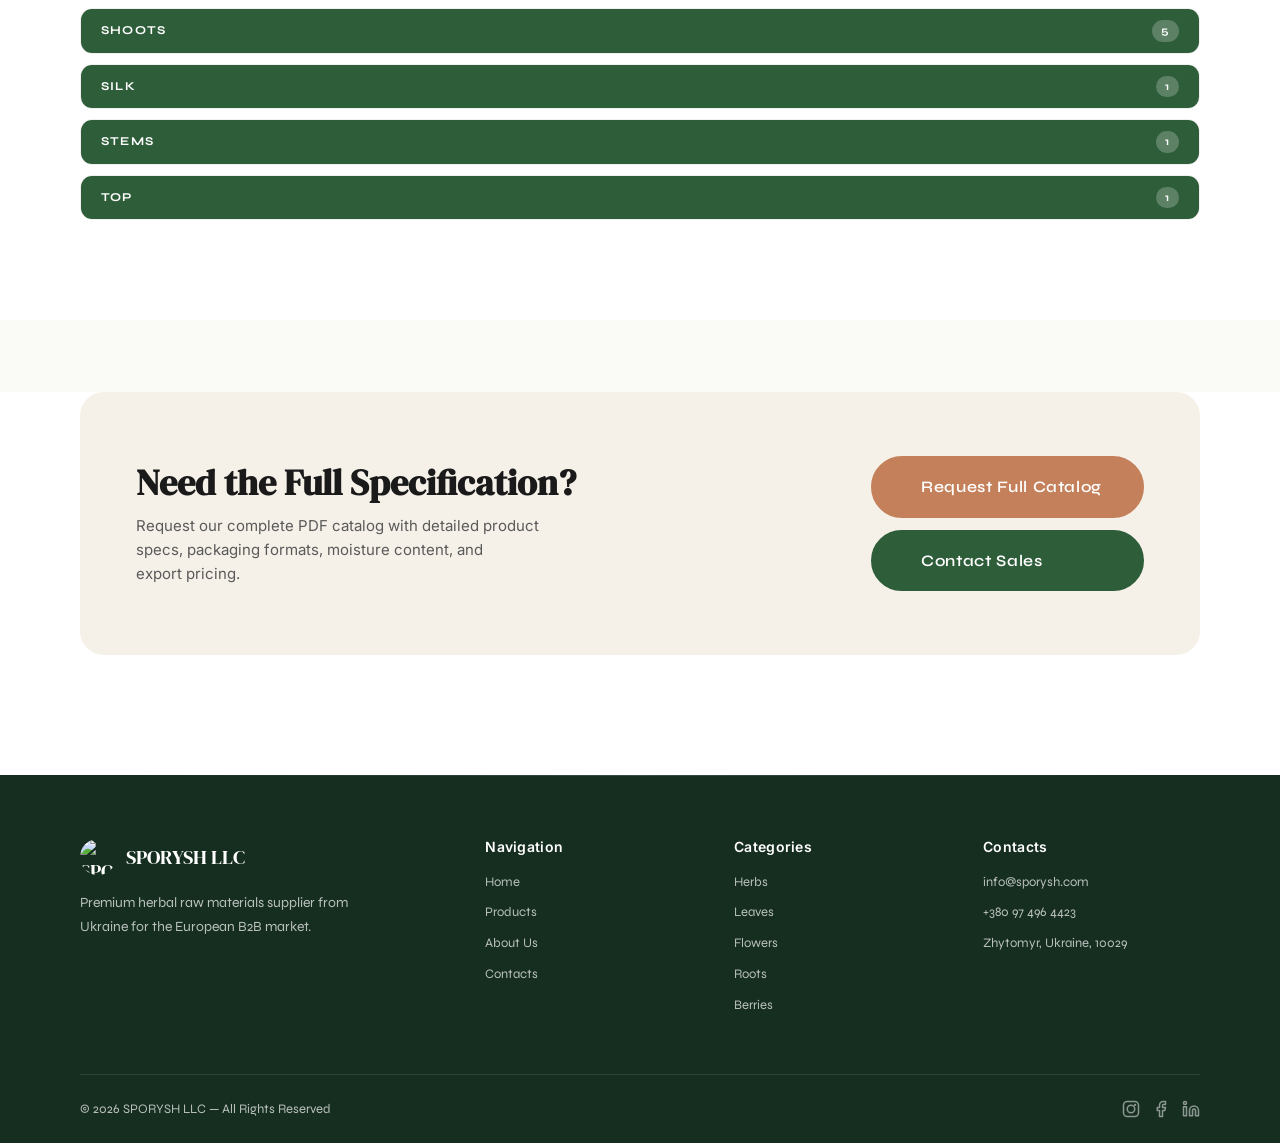
==== commit 82443a8e: "restore: fix image paths to absolute Vercel URLs" ====
--- a/products.html
+++ b/products.html
@@ -662,6 +662,17 @@
   color: #1a2e1e;
 }
 .catalog-modal__close:hover { background: #2E5D3A; border-color: #2E5D3A; color: white; }
+.catalog-modal__download {
+  display: inline-flex; align-items: center; gap: 6px;
+  padding: 7px 16px; border-radius: 6px;
+  background: var(--green-primary, #2e5d3a); color: #fff;
+  font-family: 'Syne', sans-serif; font-size: 12px; font-weight: 700;
+  letter-spacing: 0.08em; text-transform: uppercase;
+  text-decoration: none; transition: opacity 0.2s;
+  margin-left: auto;
+}
+.catalog-modal__download:hover { opacity: 0.85; }
+.catalog-modal__download svg { width: 14px; height: 14px; }
 .catalog-modal__close svg { width: 16px; height: 16px; }
 .catalog-modal__frame { flex: 1; width: 100%; border: none; }
 @media (max-width: 600px) {
@@ -680,7 +691,7 @@
   <div class="header__inner">
     <div class="header__left">
       <a href="./index.html" class="header__logo" aria-label="SPORYSH Home">
-        <img src="./assets/logo.svg" alt="SPORYSH" class="header__logo-img">
+        <img src="https://spoorysh.vercel.app/assets/logo.svg" alt="SPORYSH" class="header__logo-img">
         <span class="header__logo-text">SPORYSH</span>
       </a>
     </div>
@@ -748,13 +759,13 @@
 
       <div class="page-hero__visual">
         <div class="page-hero__visual-img">
-          <img src="./assets/products/linden-flowers.webp" alt="Linden flowers" loading="eager">
+          <img src="https://spoorysh.vercel.app/assets/products/linden-flowers.webp" alt="Linden flowers" loading="eager">
         </div>
         <div class="page-hero__visual-img">
-          <img src="./assets/products/nettle-herb.webp" alt="Nettle herb" loading="eager">
+          <img src="https://spoorysh.vercel.app/assets/products/nettle-herb.webp" alt="Nettle herb" loading="eager">
         </div>
         <div class="page-hero__visual-img">
-          <img src="./assets/products/rosehips.webp" alt="Rosehips" loading="eager">
+          <img src="https://spoorysh.vercel.app/assets/products/rosehips.webp" alt="Rosehips" loading="eager">
         </div>
       </div>
     </div>
@@ -795,7 +806,7 @@
       <!-- 1. Nettle herb -->
       <div class="cat-card" data-category="herbs" data-name="nettle herb urtica dioica кропива трава">
         <div class="cat-card__img-wrap">
-          <img class="cat-card__img cat-card__img--product" src="./assets/products/nettle-herb.webp" alt="Nettle herb dried raw material" loading="eager" width="600" height="600">
+          <img class="cat-card__img cat-card__img--product" src="https://spoorysh.vercel.app/assets/products/nettle-herb.webp" alt="Nettle herb dried raw material" loading="eager" width="600" height="600">
           <img class="cat-card__img cat-card__img--nature" src="https://upload.wikimedia.org/wikipedia/commons/thumb/6/6f/Fen_nettle_%28Urtica_dioica_ssp._galeopsifolia%29_-_geograph.org.uk_-_5423125.jpg/330px-Fen_nettle_%28Urtica_dioica_ssp._galeopsifolia%29_-_geograph.org.uk_-_5423125.jpg" alt="Urtica dioica growing in nature" loading="lazy" width="600" height="600">
           <span class="cat-card__badge">Herbs</span>
           <span class="cat-card__badge--nature">In Nature</span>
@@ -815,7 +826,7 @@
       <!-- 2. Purple coneflower herb -->
       <div class="cat-card" data-category="herbs" data-name="purple coneflower herb echinacea purpurea ехінацея трава">
         <div class="cat-card__img-wrap">
-          <img class="cat-card__img cat-card__img--product" src="./assets/products/purple-coneflower.webp" alt="Echinacea purpurea herb dried" loading="eager" width="600" height="600">
+          <img class="cat-card__img cat-card__img--product" src="https://spoorysh.vercel.app/assets/products/purple-coneflower.webp" alt="Echinacea purpurea herb dried" loading="eager" width="600" height="600">
           <img class="cat-card__img cat-card__img--nature" src="https://upload.wikimedia.org/wikipedia/commons/thumb/8/8e/Echinacea_purpurea_Grandview_Prairie.jpg/330px-Echinacea_purpurea_Grandview_Prairie.jpg" alt="Echinacea purpurea blooming in nature" loading="lazy" width="600" height="600">
           <span class="cat-card__badge">Herbs</span>
           <span class="cat-card__badge--nature">In Nature</span>
@@ -835,7 +846,7 @@
       <!-- 3. Birch leaves -->
       <div class="cat-card" data-category="leaves" data-name="birch leaves betula pendula береза листя">
         <div class="cat-card__img-wrap">
-          <img class="cat-card__img cat-card__img--product" src="./assets/products/birch-leaves.webp" alt="Birch leaves dried raw material" loading="eager" width="600" height="600">
+          <img class="cat-card__img cat-card__img--product" src="https://spoorysh.vercel.app/assets/products/birch-leaves.webp" alt="Birch leaves dried raw material" loading="eager" width="600" height="600">
           <img class="cat-card__img cat-card__img--nature" src="https://upload.wikimedia.org/wikipedia/commons/thumb/8/8a/Betula_pendula_Finland.jpg/330px-Betula_pendula_Finland.jpg" alt="Betula pendula birch tree in nature" loading="lazy" width="600" height="600">
           <span class="cat-card__badge">Leaves</span>
           <span class="cat-card__badge--nature">In Nature</span>
@@ -855,7 +866,7 @@
       <!-- 4. Raspberry leaves -->
       <div class="cat-card" data-category="leaves" data-name="raspberry leaves rubus idaeus малина листя">
         <div class="cat-card__img-wrap">
-          <img class="cat-card__img cat-card__img--product" src="./assets/products/raspberry-leaves.webp" alt="Raspberry leaves dried raw material" loading="eager" width="600" height="600">
+          <img class="cat-card__img cat-card__img--product" src="https://spoorysh.vercel.app/assets/products/raspberry-leaves.webp" alt="Raspberry leaves dried raw material" loading="eager" width="600" height="600">
           <img class="cat-card__img cat-card__img--nature" src="https://upload.wikimedia.org/wikipedia/commons/thumb/4/4b/Fert%C5%91di_k%C3%A1rmin_m%C3%A1lna.JPG/330px-Fert%C5%91di_k%C3%A1rmin_m%C3%A1lna.JPG" alt="Rubus idaeus raspberry plant in nature" loading="lazy" width="600" height="600">
           <span class="cat-card__badge">Leaves</span>
           <span class="cat-card__badge--nature">In Nature</span>
@@ -875,7 +886,7 @@
       <!-- 5. Linden flowers -->
       <div class="cat-card" data-category="flowers" data-name="linden flowers tilia cordata липа цвіт">
         <div class="cat-card__img-wrap">
-          <img class="cat-card__img cat-card__img--product" src="./assets/products/linden-flowers.webp" alt="Linden flowers dried raw material" loading="eager" width="600" height="600">
+          <img class="cat-card__img cat-card__img--product" src="https://spoorysh.vercel.app/assets/products/linden-flowers.webp" alt="Linden flowers dried raw material" loading="eager" width="600" height="600">
           <img class="cat-card__img cat-card__img--nature" src="https://upload.wikimedia.org/wikipedia/commons/thumb/5/52/Tilia-cordata2.JPG/330px-Tilia-cordata2.JPG" alt="Tilia cordata linden tree in bloom" loading="lazy" width="600" height="600">
           <span class="cat-card__badge">Flowers</span>
           <span class="cat-card__badge--nature">In Nature</span>
@@ -895,7 +906,7 @@
       <!-- 6. Sandy everlasting flowers -->
       <div class="cat-card" data-category="flowers" data-name="sandy everlasting flowers helichrysum arenarium цмин пісковий квіти">
         <div class="cat-card__img-wrap">
-          <img class="cat-card__img cat-card__img--product" src="./assets/products/sandy-everlasting.webp" alt="Helichrysum arenarium dried flowers" loading="eager" width="600" height="600">
+          <img class="cat-card__img cat-card__img--product" src="https://spoorysh.vercel.app/assets/products/sandy-everlasting.webp" alt="Helichrysum arenarium dried flowers" loading="eager" width="600" height="600">
           <img class="cat-card__img cat-card__img--nature" src="https://upload.wikimedia.org/wikipedia/commons/thumb/0/03/Helichrysum_arenarium.jpg/330px-Helichrysum_arenarium.jpg" alt="Helichrysum arenarium sandy everlasting in bloom" loading="lazy" width="600" height="600">
           <span class="cat-card__badge">Flowers</span>
           <span class="cat-card__badge--nature">In Nature</span>
@@ -915,7 +926,7 @@
       <!-- 7. Dandelion root -->
       <div class="cat-card" data-category="roots" data-name="dandelion root taraxacum officinale кульбаба корінь">
         <div class="cat-card__img-wrap">
-          <img class="cat-card__img cat-card__img--product" src="./assets/products/dandelion-root.webp" alt="Dandelion root dried raw material" loading="eager" width="600" height="600">
+          <img class="cat-card__img cat-card__img--product" src="https://spoorysh.vercel.app/assets/products/dandelion-root.webp" alt="Dandelion root dried raw material" loading="eager" width="600" height="600">
           <img class="cat-card__img cat-card__img--nature" src="https://upload.wikimedia.org/wikipedia/commons/thumb/b/b2/Taraxacum_officinale_-_K%C3%B6hler%E2%80%93s_Medizinal-Pflanzen-135.jpg/330px-Taraxacum_officinale_-_K%C3%B6hler%E2%80%93s_Medizinal-Pflanzen-135.jpg" alt="Taraxacum officinale botanical illustration" loading="lazy" width="600" height="600">
           <span class="cat-card__badge">Roots</span>
           <span class="cat-card__badge--nature">In Nature</span>
@@ -935,7 +946,7 @@
       <!-- 8. Valerian root -->
       <div class="cat-card" data-category="roots" data-name="valerian root valeriana officinalis валеріана корінь">
         <div class="cat-card__img-wrap">
-          <img class="cat-card__img cat-card__img--product" src="./assets/products/valerian-root.webp" alt="Valerian root dried raw material" loading="eager" width="600" height="600">
+          <img class="cat-card__img cat-card__img--product" src="https://spoorysh.vercel.app/assets/products/valerian-root.webp" alt="Valerian root dried raw material" loading="eager" width="600" height="600">
           <img class="cat-card__img cat-card__img--nature" src="https://upload.wikimedia.org/wikipedia/commons/thumb/a/af/Valeriana_officinalis_inflorescence_-_Niitv%C3%A4lja.jpg/330px-Valeriana_officinalis_inflorescence_-_Niitv%C3%A4lja.jpg" alt="Valeriana officinalis flowering in nature" loading="lazy" width="600" height="600">
           <span class="cat-card__badge">Roots</span>
           <span class="cat-card__badge--nature">In Nature</span>
@@ -955,7 +966,7 @@
       <!-- 9. Elderberries -->
       <div class="cat-card" data-category="berries" data-name="elderberries sambucus nigra бузина плоди">
         <div class="cat-card__img-wrap">
-          <img class="cat-card__img cat-card__img--product" src="./assets/products/elderberries.webp" alt="Elderberries dried fruits" loading="eager" width="600" height="600">
+          <img class="cat-card__img cat-card__img--product" src="https://spoorysh.vercel.app/assets/products/elderberries.webp" alt="Elderberries dried fruits" loading="eager" width="600" height="600">
           <img class="cat-card__img cat-card__img--nature" src="https://upload.wikimedia.org/wikipedia/commons/thumb/6/61/Sambucus_nigra_004.jpg/330px-Sambucus_nigra_004.jpg" alt="Sambucus nigra elderberry clusters in nature" loading="lazy" width="600" height="600">
           <span class="cat-card__badge">Berries</span>
           <span class="cat-card__badge--nature">In Nature</span>
@@ -975,7 +986,7 @@
       <!-- 10. Rosehips -->
       <div class="cat-card" data-category="berries" data-name="rosehips rosa canina шипшина плоди">
         <div class="cat-card__img-wrap">
-          <img class="cat-card__img cat-card__img--product" src="./assets/products/rosehips.webp" alt="Rosehips dried fruits" loading="eager" width="600" height="600">
+          <img class="cat-card__img cat-card__img--product" src="https://spoorysh.vercel.app/assets/products/rosehips.webp" alt="Rosehips dried fruits" loading="eager" width="600" height="600">
           <img class="cat-card__img cat-card__img--nature" src="https://upload.wikimedia.org/wikipedia/commons/thumb/3/32/Divlja_ruza_cvijet_270508.jpg/330px-Divlja_ruza_cvijet_270508.jpg" alt="Rosa canina wild rose blooming in nature" loading="lazy" width="600" height="600">
           <span class="cat-card__badge">Berries</span>
           <span class="cat-card__badge--nature">In Nature</span>
@@ -995,7 +1006,7 @@
       <!-- 11. Buckthorn bark -->
       <div class="cat-card" data-category="others" data-name="buckthorn bark frangula alnus крушина кора">
         <div class="cat-card__img-wrap">
-          <img class="cat-card__img cat-card__img--product" src="./assets/products/buckthorn-bark.webp" alt="Buckthorn bark dried raw material" loading="eager" width="600" height="600">
+          <img class="cat-card__img cat-card__img--product" src="https://spoorysh.vercel.app/assets/products/buckthorn-bark.webp" alt="Buckthorn bark dried raw material" loading="eager" width="600" height="600">
           <img class="cat-card__img cat-card__img--nature" src="https://upload.wikimedia.org/wikipedia/commons/thumb/5/5c/Frangula-alnus-fruits.JPG/330px-Frangula-alnus-fruits.JPG" alt="Frangula alnus alder buckthorn with berries" loading="lazy" width="600" height="600">
           <span class="cat-card__badge">Others</span>
           <span class="cat-card__badge--nature">In Nature</span>
@@ -1015,7 +1026,7 @@
       <!-- 12. Pine buds -->
       <div class="cat-card" data-category="others" data-name="pine buds pinus sylvestris сосна бруньки">
         <div class="cat-card__img-wrap">
-          <img class="cat-card__img cat-card__img--product" src="./assets/products/pine-buds.webp" alt="Pine buds dried raw material" loading="eager" width="600" height="600">
+          <img class="cat-card__img cat-card__img--product" src="https://spoorysh.vercel.app/assets/products/pine-buds.webp" alt="Pine buds dried raw material" loading="eager" width="600" height="600">
           <img class="cat-card__img cat-card__img--nature" src="https://upload.wikimedia.org/wikipedia/commons/thumb/9/91/Skuleskogen_pine.jpg/330px-Skuleskogen_pine.jpg" alt="Pinus sylvestris scots pine in nature" loading="lazy" width="600" height="600">
           <span class="cat-card__badge">Others</span>
           <span class="cat-card__badge--nature">In Nature</span>
@@ -1085,6 +1096,7 @@
   <div class="catalog-modal__inner">
     <div class="catalog-modal__header">
       <span class="catalog-modal__title">SPORYSH — Product Catalog PDF</span>
+      <a href="https://sporysh.pp.ua/wp-content/uploads/2026/06/product-catalog-sporysh.pdf" download="SPORYSH-Product-Catalog.pdf" class="catalog-modal__download" target="_blank" rel="noopener"><svg viewBox="0 0 24 24" fill="none" stroke="currentColor" stroke-width="2" stroke-linecap="round" stroke-linejoin="round"><path d="M21 15v4a2 2 0 0 1-2 2H5a2 2 0 0 1-2-2v-4"/><polyline points="7 10 12 15 17 10"/><line x1="12" y1="15" x2="12" y2="3"/></svg>Download</a>
       <button type="button" class="catalog-modal__close" onclick="closeCatalogModal()" aria-label="Close">
         <svg viewBox="0 0 24 24" fill="none" stroke="currentColor" stroke-width="2" stroke-linecap="round" stroke-linejoin="round"><line x1="18" y1="6" x2="6" y2="18"/><line x1="6" y1="6" x2="18" y2="18"/></svg>
       </button>
@@ -1106,7 +1118,7 @@
     <div class="footer__top">
       <div class="footer__brand">
         <a href="./index.html" class="footer__logo">
-          <img src="./assets/logo.svg" alt="SPORYSH" class="footer__logo-img">
+          <img src="https://spoorysh.vercel.app/assets/logo.svg" alt="SPORYSH" class="footer__logo-img">
           <span>SPORYSH LLC</span>
         </a>
         <p class="footer__tagline">Premium herbal raw materials supplier from Ukraine for the European B2B market.</p>
@@ -1372,3 +1384,4 @@
 </script>
 </body>
 </html>
+
--- a/style.css
+++ b/style.css
@@ -940,8 +940,8 @@
 }
 
 .location__map-tag--import {
-  background: rgba(232, 146, 74, 0.15);
-  color: #C0632A;
+  background: rgba(125, 186, 138, 0.15);
+  color: #3d8a50;
 }
 
 .location__map-tag--export {
@@ -987,6 +987,93 @@
   height: 100%;
   pointer-events: none;
 }
+
+/* Interactive vector map base — real country / oblast borders */
+.location__map-base {
+  display: block;
+  width: 100%;
+  height: auto;
+}
+
+.location__map-base path {
+  fill: #dfe4da;
+  stroke: #ffffff;
+  stroke-width: 1;
+  vector-effect: non-scaling-stroke;
+  pointer-events: auto;
+  cursor: pointer;
+  transition: fill 0.2s ease;
+}
+
+.location__map-base path.is-importer,
+.location__map-base path.is-collection {
+  fill: #7dba8a;
+  stroke: #4a8c5c;
+  stroke-width: 1.4;
+}
+
+.location__map-base path.is-origin {
+  fill: #2E5D3A;
+  stroke: #1d3f27;
+  stroke-width: 1.4;
+}
+
+.location__map-base path.is-base:hover { fill: #c7d2bf; }
+.location__map-base path.is-importer:hover,
+.location__map-base path.is-collection:hover { fill: #5a9e68; }
+.location__map-base path.is-origin:hover { fill: #25502f; }
+
+/* Map zoom controls */
+.location__world-container { position: relative; }
+.map-zoom-controls {
+  position: absolute;
+  bottom: 8px;
+  right: 8px;
+  display: flex;
+  flex-direction: column;
+  gap: 4px;
+  z-index: 10;
+}
+.map-zoom-controls button {
+  width: 28px;
+  height: 28px;
+  border: none;
+  border-radius: 6px;
+  background: rgba(0, 0, 0, 0.55);
+  color: #fff;
+  font-size: 16px;
+  cursor: pointer;
+  display: flex;
+  align-items: center;
+  justify-content: center;
+  transition: background 0.15s;
+  user-select: none;
+  line-height: 1;
+}
+.map-zoom-controls button:hover:not(:disabled) { background: rgba(0, 0, 0, 0.8); }
+.map-zoom-controls button:disabled { opacity: 0.35; cursor: default; }
+.location__map-base { cursor: grab; }
+
+/* Floating region/country name tooltip */
+.map-tooltip {
+  position: fixed;
+  z-index: 60;
+  pointer-events: none;
+  background: var(--charcoal, #2b2b2b);
+  color: #fff;
+  font-size: 0.75rem;
+  font-weight: 600;
+  letter-spacing: 0.01em;
+  padding: 4px 9px;
+  border-radius: 6px;
+  white-space: nowrap;
+  transform: translate(-50%, -135%);
+  opacity: 0;
+  transition: opacity 0.12s ease;
+  box-shadow: 0 4px 14px rgba(0, 0, 0, 0.18);
+}
+
+.map-tooltip.is-visible { opacity: 1; }
 
 .location__address {
   display: flex;
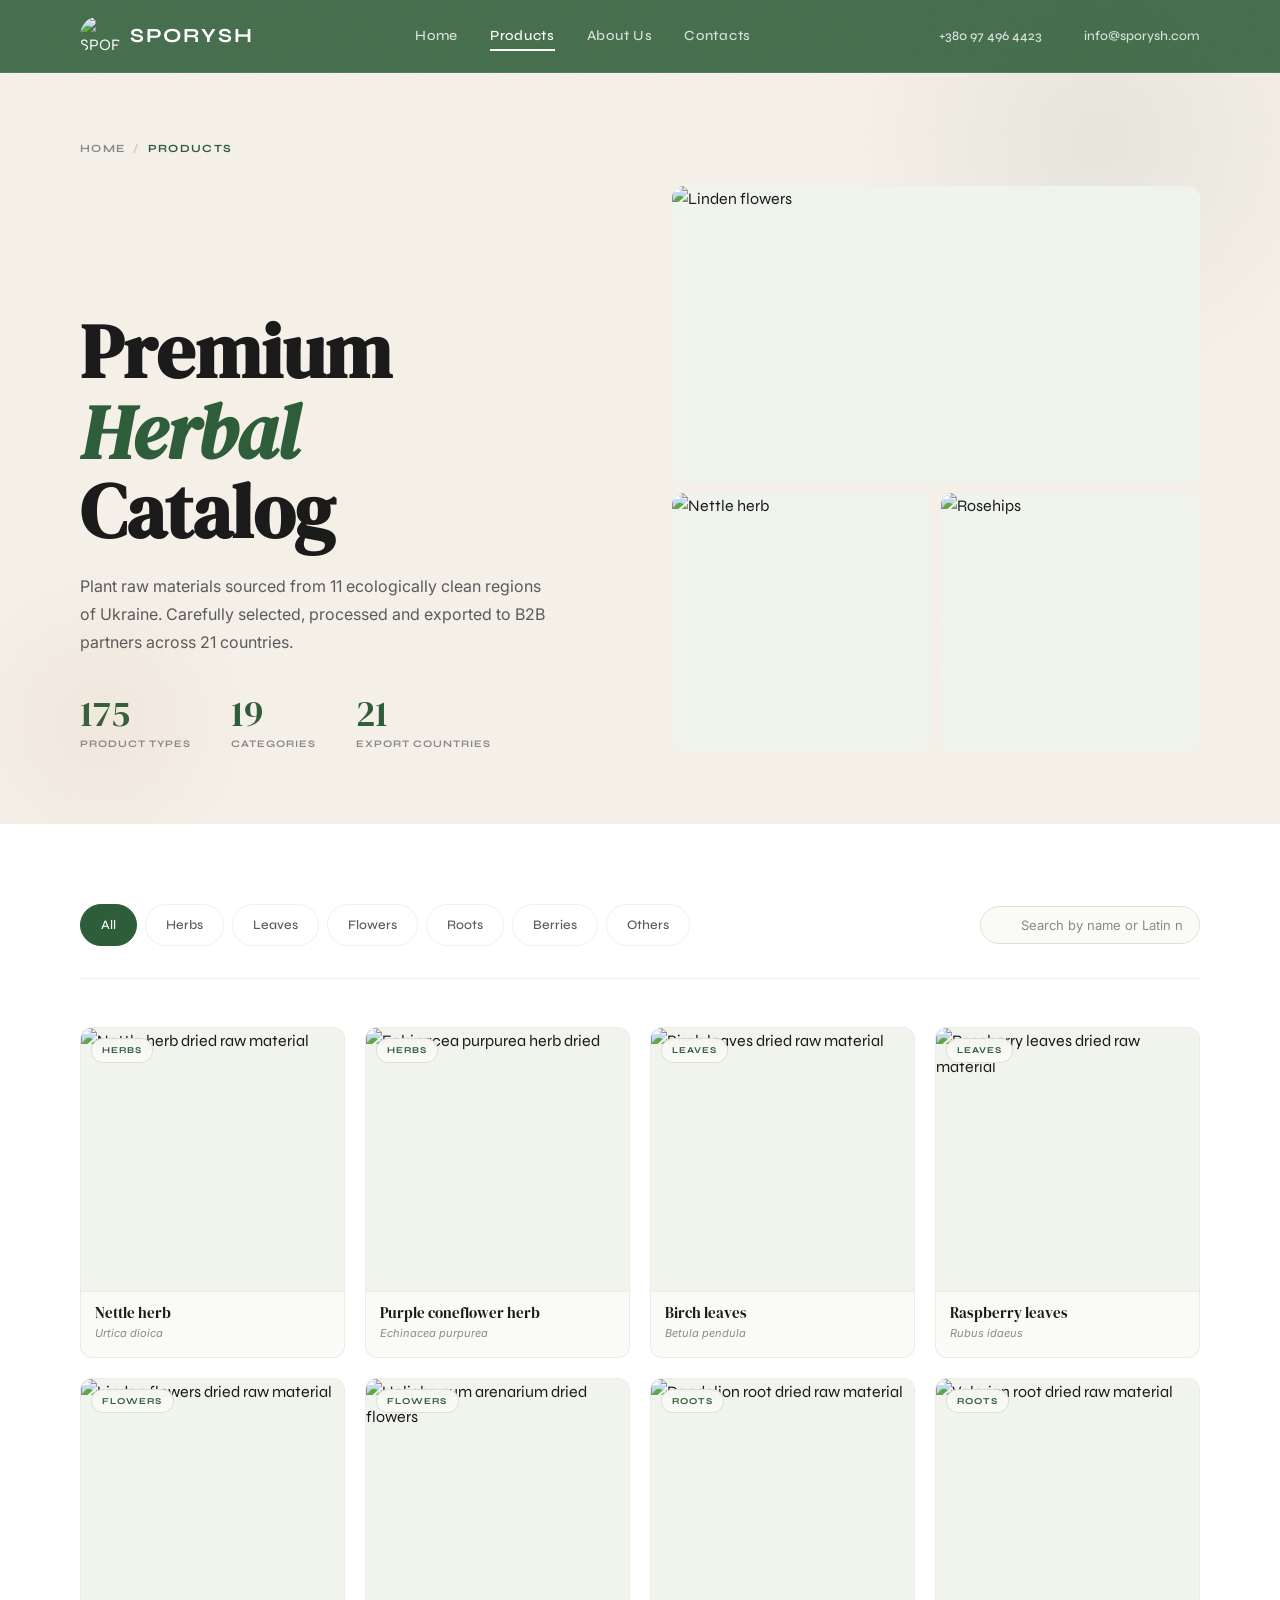
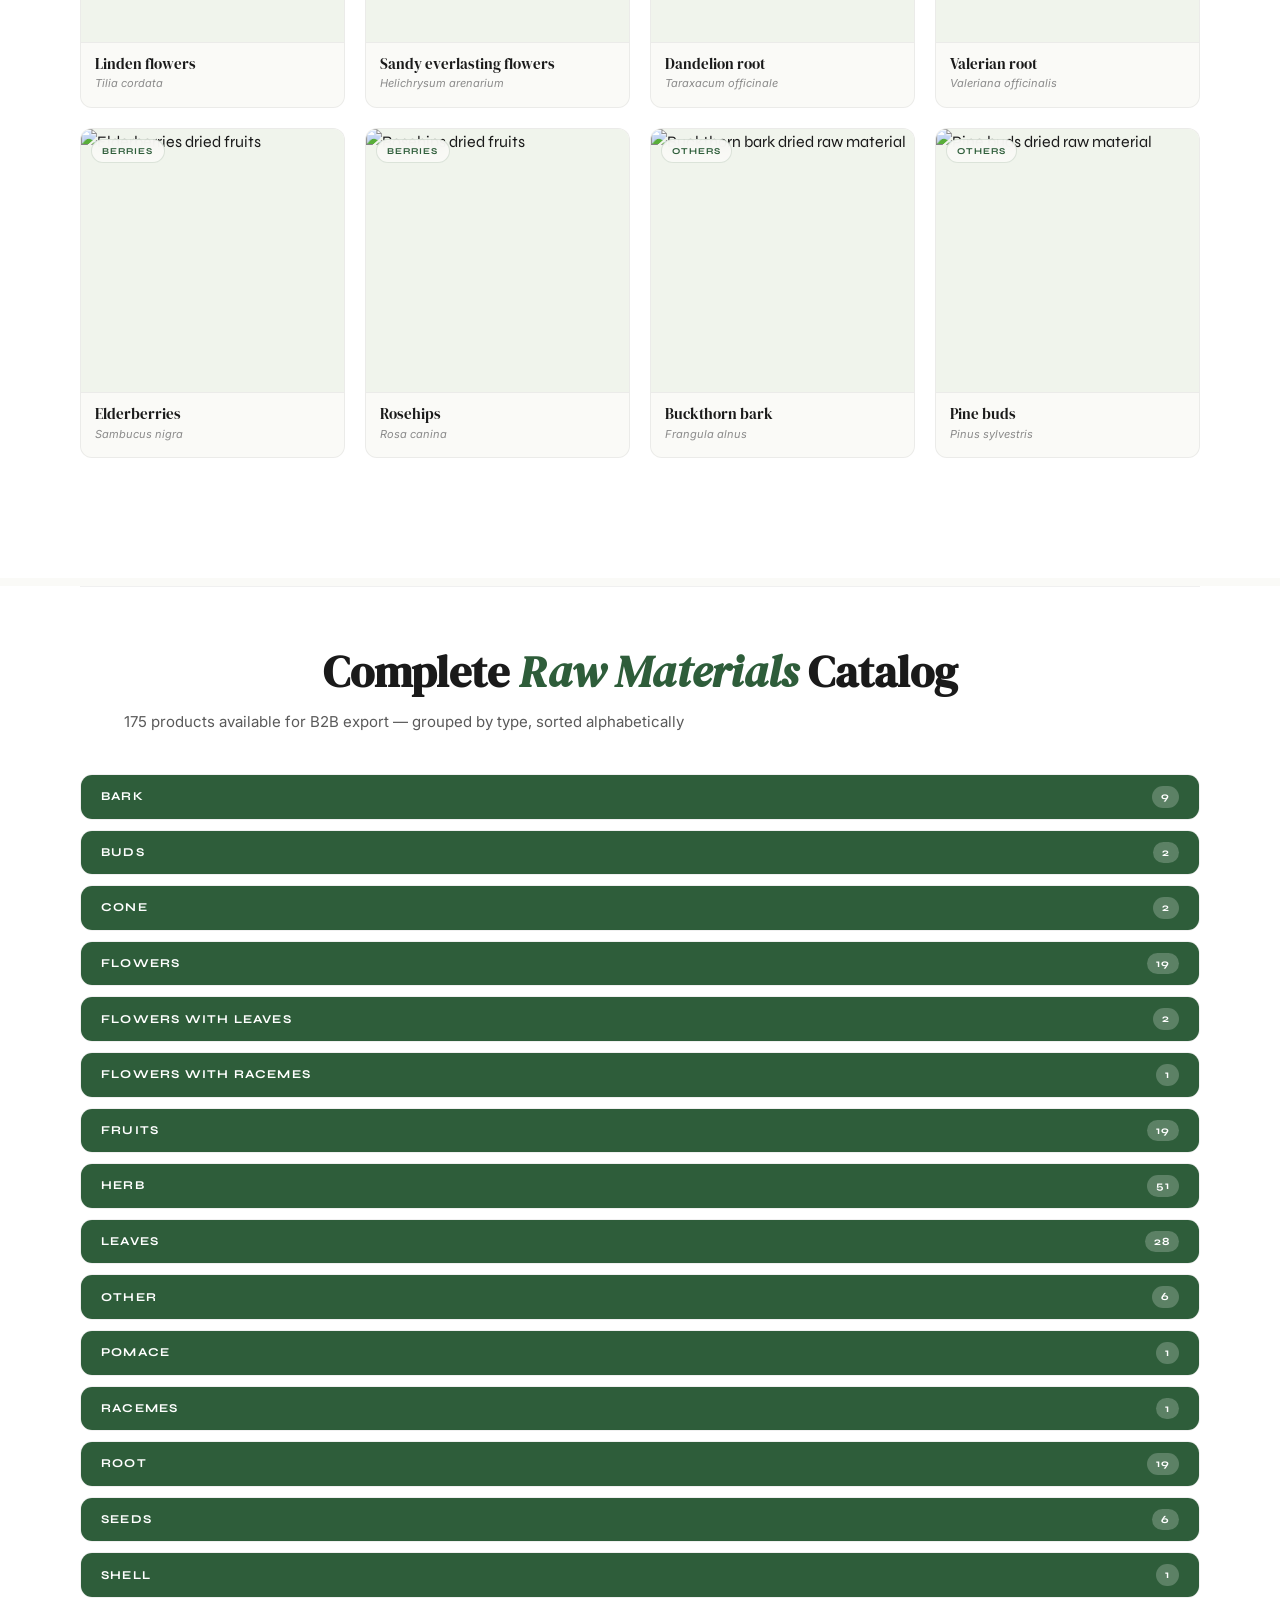
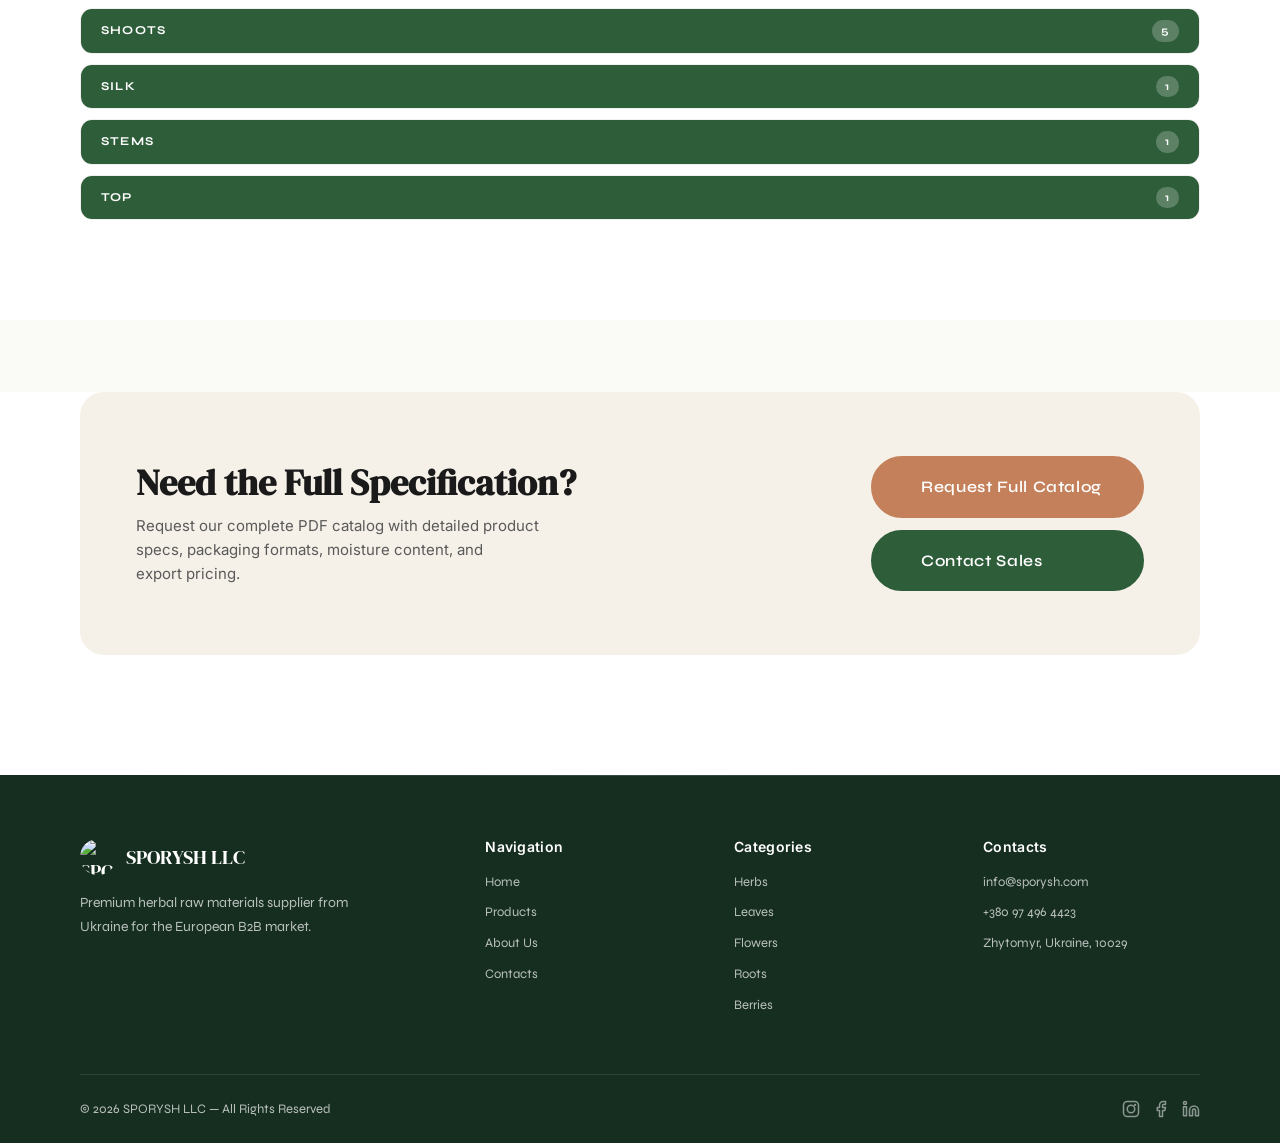
==== commit 38b0b51a: "fix: product page filters" ====
--- a/products.html
+++ b/products.html
@@ -1233,6 +1233,7 @@
   });
 
   // Full catalog fc-items
+  const isFiltered = category !== 'all' || !!term;
   document.querySelectorAll('.full-catalog__group').forEach(group => {
     let groupVisible = 0;
     group.querySelectorAll('.fc-item:not(.fc-item--header)').forEach(item => {
@@ -1245,6 +1246,15 @@
     group.style.display = groupVisible === 0 ? 'none' : '';
     const countEl = group.querySelector('.full-catalog__cat-count');
     if (countEl) countEl.textContent = groupVisible;
+    // Auto-open/close body based on filter state
+    const body = group.querySelector('.full-catalog__cat-body');
+    if (body) {
+      if (isFiltered && groupVisible > 0) {
+        body.classList.add('open');
+      } else if (isFiltered && groupVisible === 0) {
+        body.classList.remove('open');
+      }
+    }
   });
 
   const empty = document.getElementById('catalogEmpty');
@@ -1358,6 +1368,11 @@
       });
       inner.appendChild(groupEl);
     });
+    // Re-apply current filter state after catalog is built
+    // (fixes race: applyUrlFilter runs before buildFullCatalog)
+    if (typeof _applyFilters === 'function') {
+      _applyFilters();
+    }
   }
   document.addEventListener('DOMContentLoaded', buildFullCatalog);
 })();
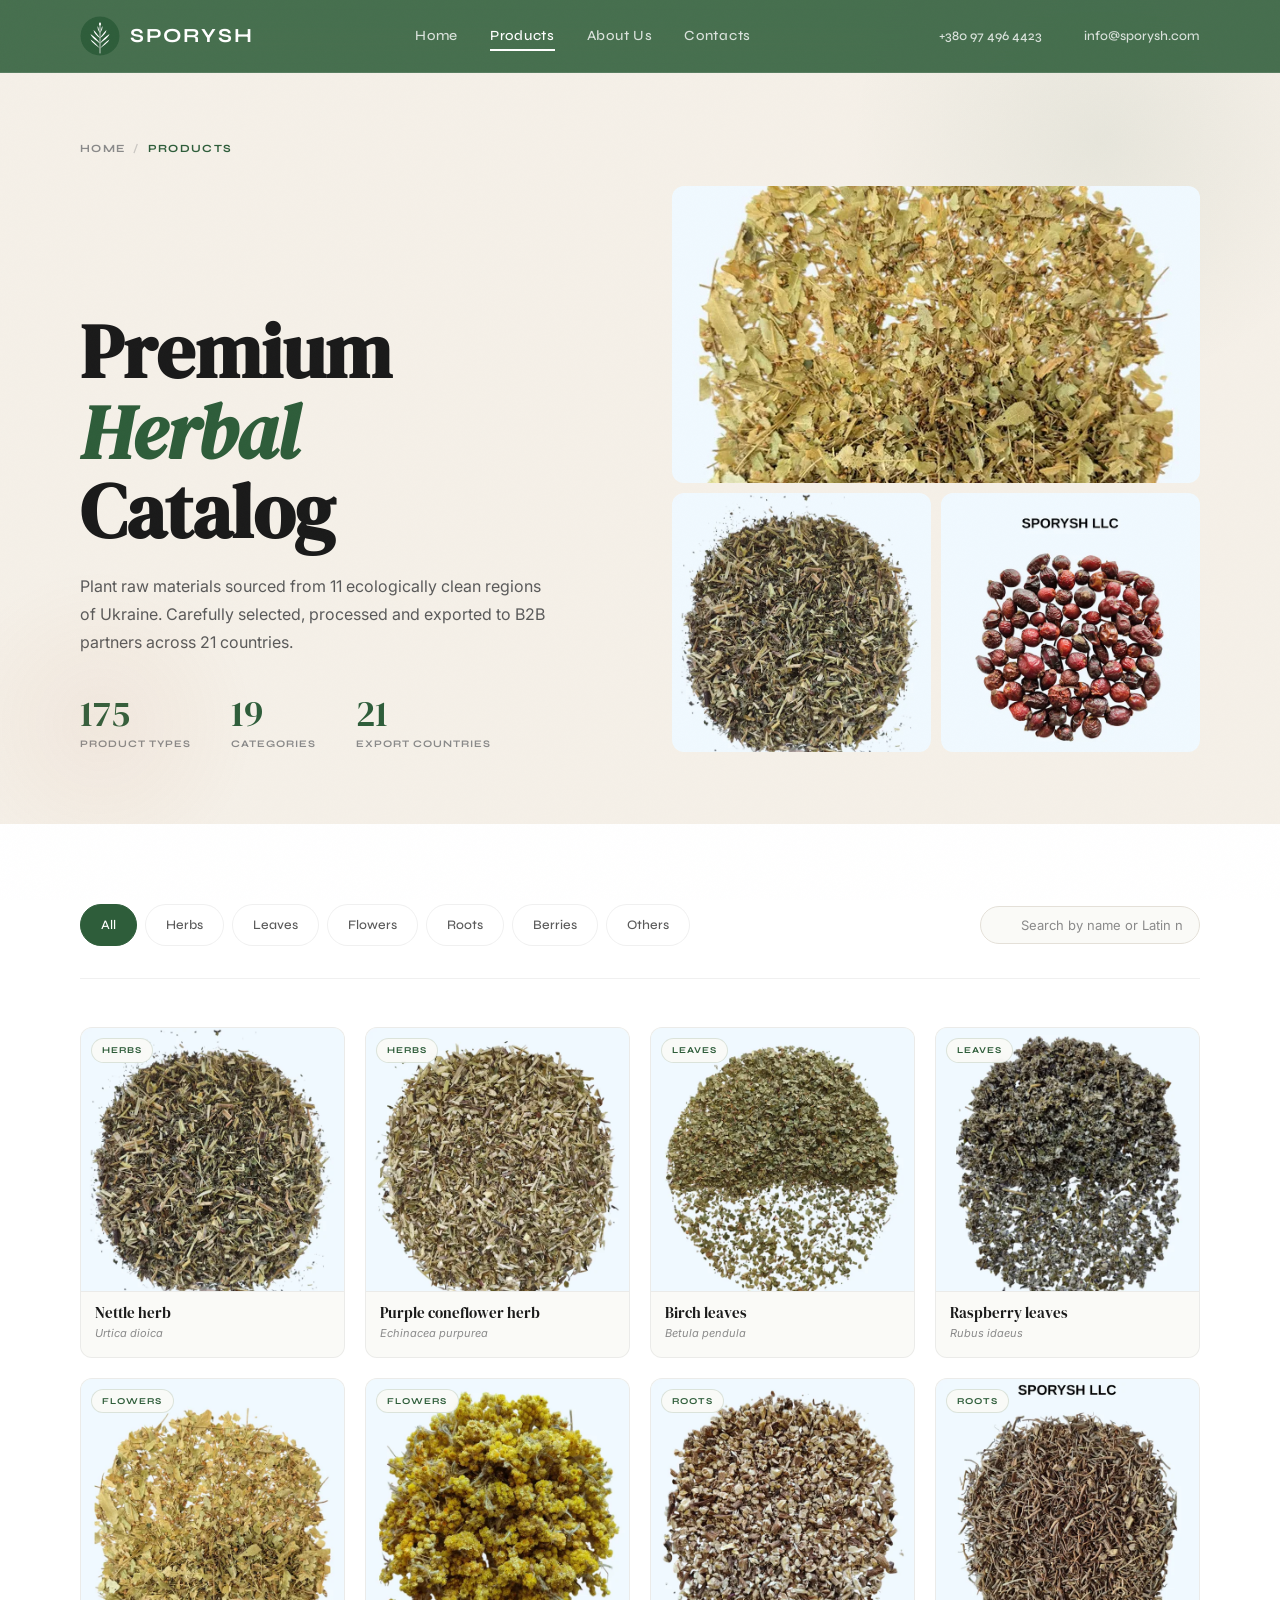
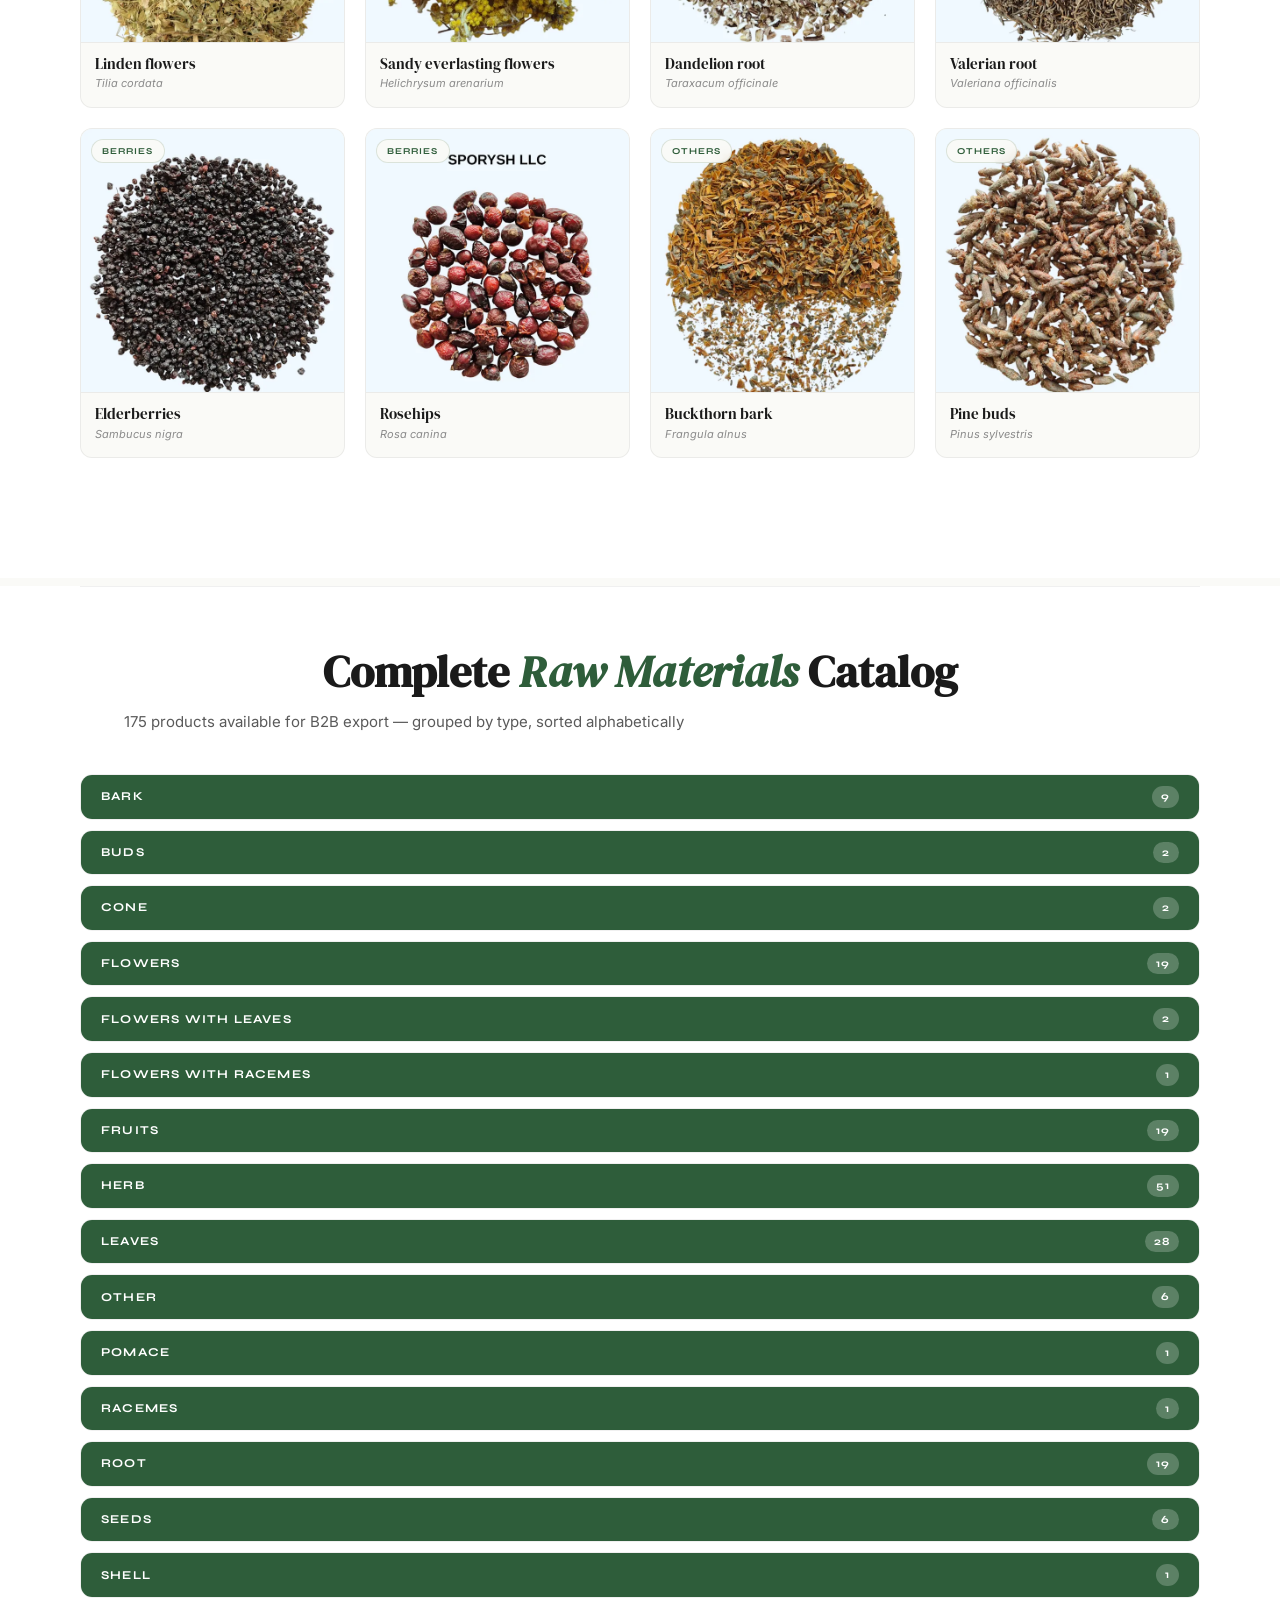
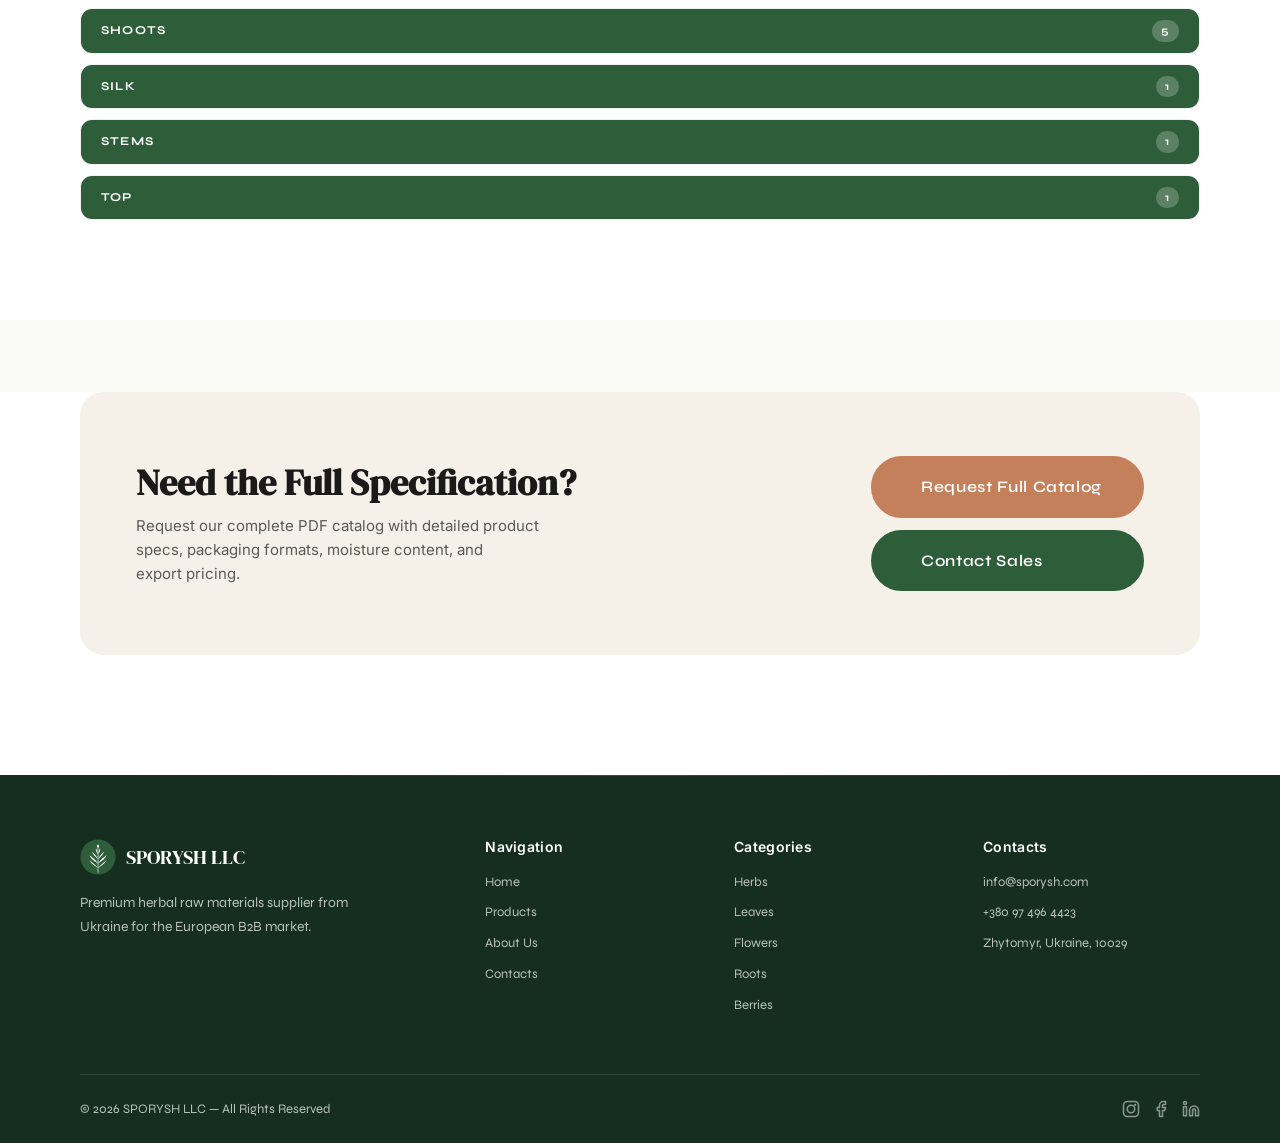
==== commit c558a74a: "Fix products page category filter not applying to full catalog table applyUrlFilter() ran in an earl" ====
--- a/products.html
+++ b/products.html
@@ -662,17 +662,6 @@
   color: #1a2e1e;
 }
 .catalog-modal__close:hover { background: #2E5D3A; border-color: #2E5D3A; color: white; }
-.catalog-modal__download {
-  display: inline-flex; align-items: center; gap: 6px;
-  padding: 7px 16px; border-radius: 6px;
-  background: var(--green-primary, #2e5d3a); color: #fff;
-  font-family: 'Syne', sans-serif; font-size: 12px; font-weight: 700;
-  letter-spacing: 0.08em; text-transform: uppercase;
-  text-decoration: none; transition: opacity 0.2s;
-  margin-left: auto;
-}
-.catalog-modal__download:hover { opacity: 0.85; }
-.catalog-modal__download svg { width: 14px; height: 14px; }
 .catalog-modal__close svg { width: 16px; height: 16px; }
 .catalog-modal__frame { flex: 1; width: 100%; border: none; }
 @media (max-width: 600px) {
@@ -691,7 +680,7 @@
   <div class="header__inner">
     <div class="header__left">
       <a href="./index.html" class="header__logo" aria-label="SPORYSH Home">
-        <img src="https://spoorysh.vercel.app/assets/logo.svg" alt="SPORYSH" class="header__logo-img">
+        <img src="./assets/logo.svg" alt="SPORYSH" class="header__logo-img">
         <span class="header__logo-text">SPORYSH</span>
       </a>
     </div>
@@ -759,13 +748,13 @@
 
       <div class="page-hero__visual">
         <div class="page-hero__visual-img">
-          <img src="https://spoorysh.vercel.app/assets/products/linden-flowers.webp" alt="Linden flowers" loading="eager">
+          <img src="./assets/products/linden-flowers.webp" alt="Linden flowers" loading="eager">
         </div>
         <div class="page-hero__visual-img">
-          <img src="https://spoorysh.vercel.app/assets/products/nettle-herb.webp" alt="Nettle herb" loading="eager">
+          <img src="./assets/products/nettle-herb.webp" alt="Nettle herb" loading="eager">
         </div>
         <div class="page-hero__visual-img">
-          <img src="https://spoorysh.vercel.app/assets/products/rosehips.webp" alt="Rosehips" loading="eager">
+          <img src="./assets/products/rosehips.webp" alt="Rosehips" loading="eager">
         </div>
       </div>
     </div>
@@ -806,7 +795,7 @@
       <!-- 1. Nettle herb -->
       <div class="cat-card" data-category="herbs" data-name="nettle herb urtica dioica кропива трава">
         <div class="cat-card__img-wrap">
-          <img class="cat-card__img cat-card__img--product" src="https://spoorysh.vercel.app/assets/products/nettle-herb.webp" alt="Nettle herb dried raw material" loading="eager" width="600" height="600">
+          <img class="cat-card__img cat-card__img--product" src="./assets/products/nettle-herb.webp" alt="Nettle herb dried raw material" loading="eager" width="600" height="600">
           <img class="cat-card__img cat-card__img--nature" src="https://upload.wikimedia.org/wikipedia/commons/thumb/6/6f/Fen_nettle_%28Urtica_dioica_ssp._galeopsifolia%29_-_geograph.org.uk_-_5423125.jpg/330px-Fen_nettle_%28Urtica_dioica_ssp._galeopsifolia%29_-_geograph.org.uk_-_5423125.jpg" alt="Urtica dioica growing in nature" loading="lazy" width="600" height="600">
           <span class="cat-card__badge">Herbs</span>
           <span class="cat-card__badge--nature">In Nature</span>
@@ -826,7 +815,7 @@
       <!-- 2. Purple coneflower herb -->
       <div class="cat-card" data-category="herbs" data-name="purple coneflower herb echinacea purpurea ехінацея трава">
         <div class="cat-card__img-wrap">
-          <img class="cat-card__img cat-card__img--product" src="https://spoorysh.vercel.app/assets/products/purple-coneflower.webp" alt="Echinacea purpurea herb dried" loading="eager" width="600" height="600">
+          <img class="cat-card__img cat-card__img--product" src="./assets/products/purple-coneflower.webp" alt="Echinacea purpurea herb dried" loading="eager" width="600" height="600">
           <img class="cat-card__img cat-card__img--nature" src="https://upload.wikimedia.org/wikipedia/commons/thumb/8/8e/Echinacea_purpurea_Grandview_Prairie.jpg/330px-Echinacea_purpurea_Grandview_Prairie.jpg" alt="Echinacea purpurea blooming in nature" loading="lazy" width="600" height="600">
           <span class="cat-card__badge">Herbs</span>
           <span class="cat-card__badge--nature">In Nature</span>
@@ -846,7 +835,7 @@
       <!-- 3. Birch leaves -->
       <div class="cat-card" data-category="leaves" data-name="birch leaves betula pendula береза листя">
         <div class="cat-card__img-wrap">
-          <img class="cat-card__img cat-card__img--product" src="https://spoorysh.vercel.app/assets/products/birch-leaves.webp" alt="Birch leaves dried raw material" loading="eager" width="600" height="600">
+          <img class="cat-card__img cat-card__img--product" src="./assets/products/birch-leaves.webp" alt="Birch leaves dried raw material" loading="eager" width="600" height="600">
           <img class="cat-card__img cat-card__img--nature" src="https://upload.wikimedia.org/wikipedia/commons/thumb/8/8a/Betula_pendula_Finland.jpg/330px-Betula_pendula_Finland.jpg" alt="Betula pendula birch tree in nature" loading="lazy" width="600" height="600">
           <span class="cat-card__badge">Leaves</span>
           <span class="cat-card__badge--nature">In Nature</span>
@@ -866,7 +855,7 @@
       <!-- 4. Raspberry leaves -->
       <div class="cat-card" data-category="leaves" data-name="raspberry leaves rubus idaeus малина листя">
         <div class="cat-card__img-wrap">
-          <img class="cat-card__img cat-card__img--product" src="https://spoorysh.vercel.app/assets/products/raspberry-leaves.webp" alt="Raspberry leaves dried raw material" loading="eager" width="600" height="600">
+          <img class="cat-card__img cat-card__img--product" src="./assets/products/raspberry-leaves.webp" alt="Raspberry leaves dried raw material" loading="eager" width="600" height="600">
           <img class="cat-card__img cat-card__img--nature" src="https://upload.wikimedia.org/wikipedia/commons/thumb/4/4b/Fert%C5%91di_k%C3%A1rmin_m%C3%A1lna.JPG/330px-Fert%C5%91di_k%C3%A1rmin_m%C3%A1lna.JPG" alt="Rubus idaeus raspberry plant in nature" loading="lazy" width="600" height="600">
           <span class="cat-card__badge">Leaves</span>
           <span class="cat-card__badge--nature">In Nature</span>
@@ -886,7 +875,7 @@
       <!-- 5. Linden flowers -->
       <div class="cat-card" data-category="flowers" data-name="linden flowers tilia cordata липа цвіт">
         <div class="cat-card__img-wrap">
-          <img class="cat-card__img cat-card__img--product" src="https://spoorysh.vercel.app/assets/products/linden-flowers.webp" alt="Linden flowers dried raw material" loading="eager" width="600" height="600">
+          <img class="cat-card__img cat-card__img--product" src="./assets/products/linden-flowers.webp" alt="Linden flowers dried raw material" loading="eager" width="600" height="600">
           <img class="cat-card__img cat-card__img--nature" src="https://upload.wikimedia.org/wikipedia/commons/thumb/5/52/Tilia-cordata2.JPG/330px-Tilia-cordata2.JPG" alt="Tilia cordata linden tree in bloom" loading="lazy" width="600" height="600">
           <span class="cat-card__badge">Flowers</span>
           <span class="cat-card__badge--nature">In Nature</span>
@@ -906,7 +895,7 @@
       <!-- 6. Sandy everlasting flowers -->
       <div class="cat-card" data-category="flowers" data-name="sandy everlasting flowers helichrysum arenarium цмин пісковий квіти">
         <div class="cat-card__img-wrap">
-          <img class="cat-card__img cat-card__img--product" src="https://spoorysh.vercel.app/assets/products/sandy-everlasting.webp" alt="Helichrysum arenarium dried flowers" loading="eager" width="600" height="600">
+          <img class="cat-card__img cat-card__img--product" src="./assets/products/sandy-everlasting.webp" alt="Helichrysum arenarium dried flowers" loading="eager" width="600" height="600">
           <img class="cat-card__img cat-card__img--nature" src="https://upload.wikimedia.org/wikipedia/commons/thumb/0/03/Helichrysum_arenarium.jpg/330px-Helichrysum_arenarium.jpg" alt="Helichrysum arenarium sandy everlasting in bloom" loading="lazy" width="600" height="600">
           <span class="cat-card__badge">Flowers</span>
           <span class="cat-card__badge--nature">In Nature</span>
@@ -926,7 +915,7 @@
       <!-- 7. Dandelion root -->
       <div class="cat-card" data-category="roots" data-name="dandelion root taraxacum officinale кульбаба корінь">
         <div class="cat-card__img-wrap">
-          <img class="cat-card__img cat-card__img--product" src="https://spoorysh.vercel.app/assets/products/dandelion-root.webp" alt="Dandelion root dried raw material" loading="eager" width="600" height="600">
+          <img class="cat-card__img cat-card__img--product" src="./assets/products/dandelion-root.webp" alt="Dandelion root dried raw material" loading="eager" width="600" height="600">
           <img class="cat-card__img cat-card__img--nature" src="https://upload.wikimedia.org/wikipedia/commons/thumb/b/b2/Taraxacum_officinale_-_K%C3%B6hler%E2%80%93s_Medizinal-Pflanzen-135.jpg/330px-Taraxacum_officinale_-_K%C3%B6hler%E2%80%93s_Medizinal-Pflanzen-135.jpg" alt="Taraxacum officinale botanical illustration" loading="lazy" width="600" height="600">
           <span class="cat-card__badge">Roots</span>
           <span class="cat-card__badge--nature">In Nature</span>
@@ -946,7 +935,7 @@
       <!-- 8. Valerian root -->
       <div class="cat-card" data-category="roots" data-name="valerian root valeriana officinalis валеріана корінь">
         <div class="cat-card__img-wrap">
-          <img class="cat-card__img cat-card__img--product" src="https://spoorysh.vercel.app/assets/products/valerian-root.webp" alt="Valerian root dried raw material" loading="eager" width="600" height="600">
+          <img class="cat-card__img cat-card__img--product" src="./assets/products/valerian-root.webp" alt="Valerian root dried raw material" loading="eager" width="600" height="600">
           <img class="cat-card__img cat-card__img--nature" src="https://upload.wikimedia.org/wikipedia/commons/thumb/a/af/Valeriana_officinalis_inflorescence_-_Niitv%C3%A4lja.jpg/330px-Valeriana_officinalis_inflorescence_-_Niitv%C3%A4lja.jpg" alt="Valeriana officinalis flowering in nature" loading="lazy" width="600" height="600">
           <span class="cat-card__badge">Roots</span>
           <span class="cat-card__badge--nature">In Nature</span>
@@ -966,7 +955,7 @@
       <!-- 9. Elderberries -->
       <div class="cat-card" data-category="berries" data-name="elderberries sambucus nigra бузина плоди">
         <div class="cat-card__img-wrap">
-          <img class="cat-card__img cat-card__img--product" src="https://spoorysh.vercel.app/assets/products/elderberries.webp" alt="Elderberries dried fruits" loading="eager" width="600" height="600">
+          <img class="cat-card__img cat-card__img--product" src="./assets/products/elderberries.webp" alt="Elderberries dried fruits" loading="eager" width="600" height="600">
           <img class="cat-card__img cat-card__img--nature" src="https://upload.wikimedia.org/wikipedia/commons/thumb/6/61/Sambucus_nigra_004.jpg/330px-Sambucus_nigra_004.jpg" alt="Sambucus nigra elderberry clusters in nature" loading="lazy" width="600" height="600">
           <span class="cat-card__badge">Berries</span>
           <span class="cat-card__badge--nature">In Nature</span>
@@ -986,7 +975,7 @@
       <!-- 10. Rosehips -->
       <div class="cat-card" data-category="berries" data-name="rosehips rosa canina шипшина плоди">
         <div class="cat-card__img-wrap">
-          <img class="cat-card__img cat-card__img--product" src="https://spoorysh.vercel.app/assets/products/rosehips.webp" alt="Rosehips dried fruits" loading="eager" width="600" height="600">
+          <img class="cat-card__img cat-card__img--product" src="./assets/products/rosehips.webp" alt="Rosehips dried fruits" loading="eager" width="600" height="600">
           <img class="cat-card__img cat-card__img--nature" src="https://upload.wikimedia.org/wikipedia/commons/thumb/3/32/Divlja_ruza_cvijet_270508.jpg/330px-Divlja_ruza_cvijet_270508.jpg" alt="Rosa canina wild rose blooming in nature" loading="lazy" width="600" height="600">
           <span class="cat-card__badge">Berries</span>
           <span class="cat-card__badge--nature">In Nature</span>
@@ -1006,7 +995,7 @@
       <!-- 11. Buckthorn bark -->
       <div class="cat-card" data-category="others" data-name="buckthorn bark frangula alnus крушина кора">
         <div class="cat-card__img-wrap">
-          <img class="cat-card__img cat-card__img--product" src="https://spoorysh.vercel.app/assets/products/buckthorn-bark.webp" alt="Buckthorn bark dried raw material" loading="eager" width="600" height="600">
+          <img class="cat-card__img cat-card__img--product" src="./assets/products/buckthorn-bark.webp" alt="Buckthorn bark dried raw material" loading="eager" width="600" height="600">
           <img class="cat-card__img cat-card__img--nature" src="https://upload.wikimedia.org/wikipedia/commons/thumb/5/5c/Frangula-alnus-fruits.JPG/330px-Frangula-alnus-fruits.JPG" alt="Frangula alnus alder buckthorn with berries" loading="lazy" width="600" height="600">
           <span class="cat-card__badge">Others</span>
           <span class="cat-card__badge--nature">In Nature</span>
@@ -1026,7 +1015,7 @@
       <!-- 12. Pine buds -->
       <div class="cat-card" data-category="others" data-name="pine buds pinus sylvestris сосна бруньки">
         <div class="cat-card__img-wrap">
-          <img class="cat-card__img cat-card__img--product" src="https://spoorysh.vercel.app/assets/products/pine-buds.webp" alt="Pine buds dried raw material" loading="eager" width="600" height="600">
+          <img class="cat-card__img cat-card__img--product" src="./assets/products/pine-buds.webp" alt="Pine buds dried raw material" loading="eager" width="600" height="600">
           <img class="cat-card__img cat-card__img--nature" src="https://upload.wikimedia.org/wikipedia/commons/thumb/9/91/Skuleskogen_pine.jpg/330px-Skuleskogen_pine.jpg" alt="Pinus sylvestris scots pine in nature" loading="lazy" width="600" height="600">
           <span class="cat-card__badge">Others</span>
           <span class="cat-card__badge--nature">In Nature</span>
@@ -1096,7 +1085,6 @@
   <div class="catalog-modal__inner">
     <div class="catalog-modal__header">
       <span class="catalog-modal__title">SPORYSH — Product Catalog PDF</span>
-      <a href="https://sporysh.pp.ua/wp-content/uploads/2026/06/product-catalog-sporysh.pdf" download="SPORYSH-Product-Catalog.pdf" class="catalog-modal__download" target="_blank" rel="noopener"><svg viewBox="0 0 24 24" fill="none" stroke="currentColor" stroke-width="2" stroke-linecap="round" stroke-linejoin="round"><path d="M21 15v4a2 2 0 0 1-2 2H5a2 2 0 0 1-2-2v-4"/><polyline points="7 10 12 15 17 10"/><line x1="12" y1="15" x2="12" y2="3"/></svg>Download</a>
       <button type="button" class="catalog-modal__close" onclick="closeCatalogModal()" aria-label="Close">
         <svg viewBox="0 0 24 24" fill="none" stroke="currentColor" stroke-width="2" stroke-linecap="round" stroke-linejoin="round"><line x1="18" y1="6" x2="6" y2="18"/><line x1="6" y1="6" x2="18" y2="18"/></svg>
       </button>
@@ -1118,7 +1106,7 @@
     <div class="footer__top">
       <div class="footer__brand">
         <a href="./index.html" class="footer__logo">
-          <img src="https://spoorysh.vercel.app/assets/logo.svg" alt="SPORYSH" class="footer__logo-img">
+          <img src="./assets/logo.svg" alt="SPORYSH" class="footer__logo-img">
           <span>SPORYSH LLC</span>
         </a>
         <p class="footer__tagline">Premium herbal raw materials supplier from Ukraine for the European B2B market.</p>
@@ -1233,7 +1221,6 @@
   });
 
   // Full catalog fc-items
-  const isFiltered = category !== 'all' || !!term;
   document.querySelectorAll('.full-catalog__group').forEach(group => {
     let groupVisible = 0;
     group.querySelectorAll('.fc-item:not(.fc-item--header)').forEach(item => {
@@ -1246,15 +1233,6 @@
     group.style.display = groupVisible === 0 ? 'none' : '';
     const countEl = group.querySelector('.full-catalog__cat-count');
     if (countEl) countEl.textContent = groupVisible;
-    // Auto-open/close body based on filter state
-    const body = group.querySelector('.full-catalog__cat-body');
-    if (body) {
-      if (isFiltered && groupVisible > 0) {
-        body.classList.add('open');
-      } else if (isFiltered && groupVisible === 0) {
-        body.classList.remove('open');
-      }
-    }
   });
 
   const empty = document.getElementById('catalogEmpty');
@@ -1293,7 +1271,7 @@
 // URL param filter (e.g. products.html?filter=herbs)
 function applyUrlFilter() {
   const params = new URLSearchParams(window.location.search);
-  const f = params.get('filter');
+  const f = params.get('filter') || params.get('cat') || params.get('category');
   if (f) filterCatalog(f);
 }
 
@@ -1368,11 +1346,10 @@
       });
       inner.appendChild(groupEl);
     });
-    // Re-apply current filter state after catalog is built
-    // (fixes race: applyUrlFilter runs before buildFullCatalog)
-    if (typeof _applyFilters === 'function') {
-      _applyFilters();
-    }
+    // Re-apply any active filter/search now that the full catalog groups exist —
+    // otherwise a filter set before this ran (e.g. via ?filter= URL param) never
+    // reaches these groups since they didn't exist yet when _applyFilters() ran.
+    if (typeof _applyFilters === 'function') _applyFilters();
   }
   document.addEventListener('DOMContentLoaded', buildFullCatalog);
 })();
@@ -1399,4 +1376,3 @@
 </script>
 </body>
 </html>
-
